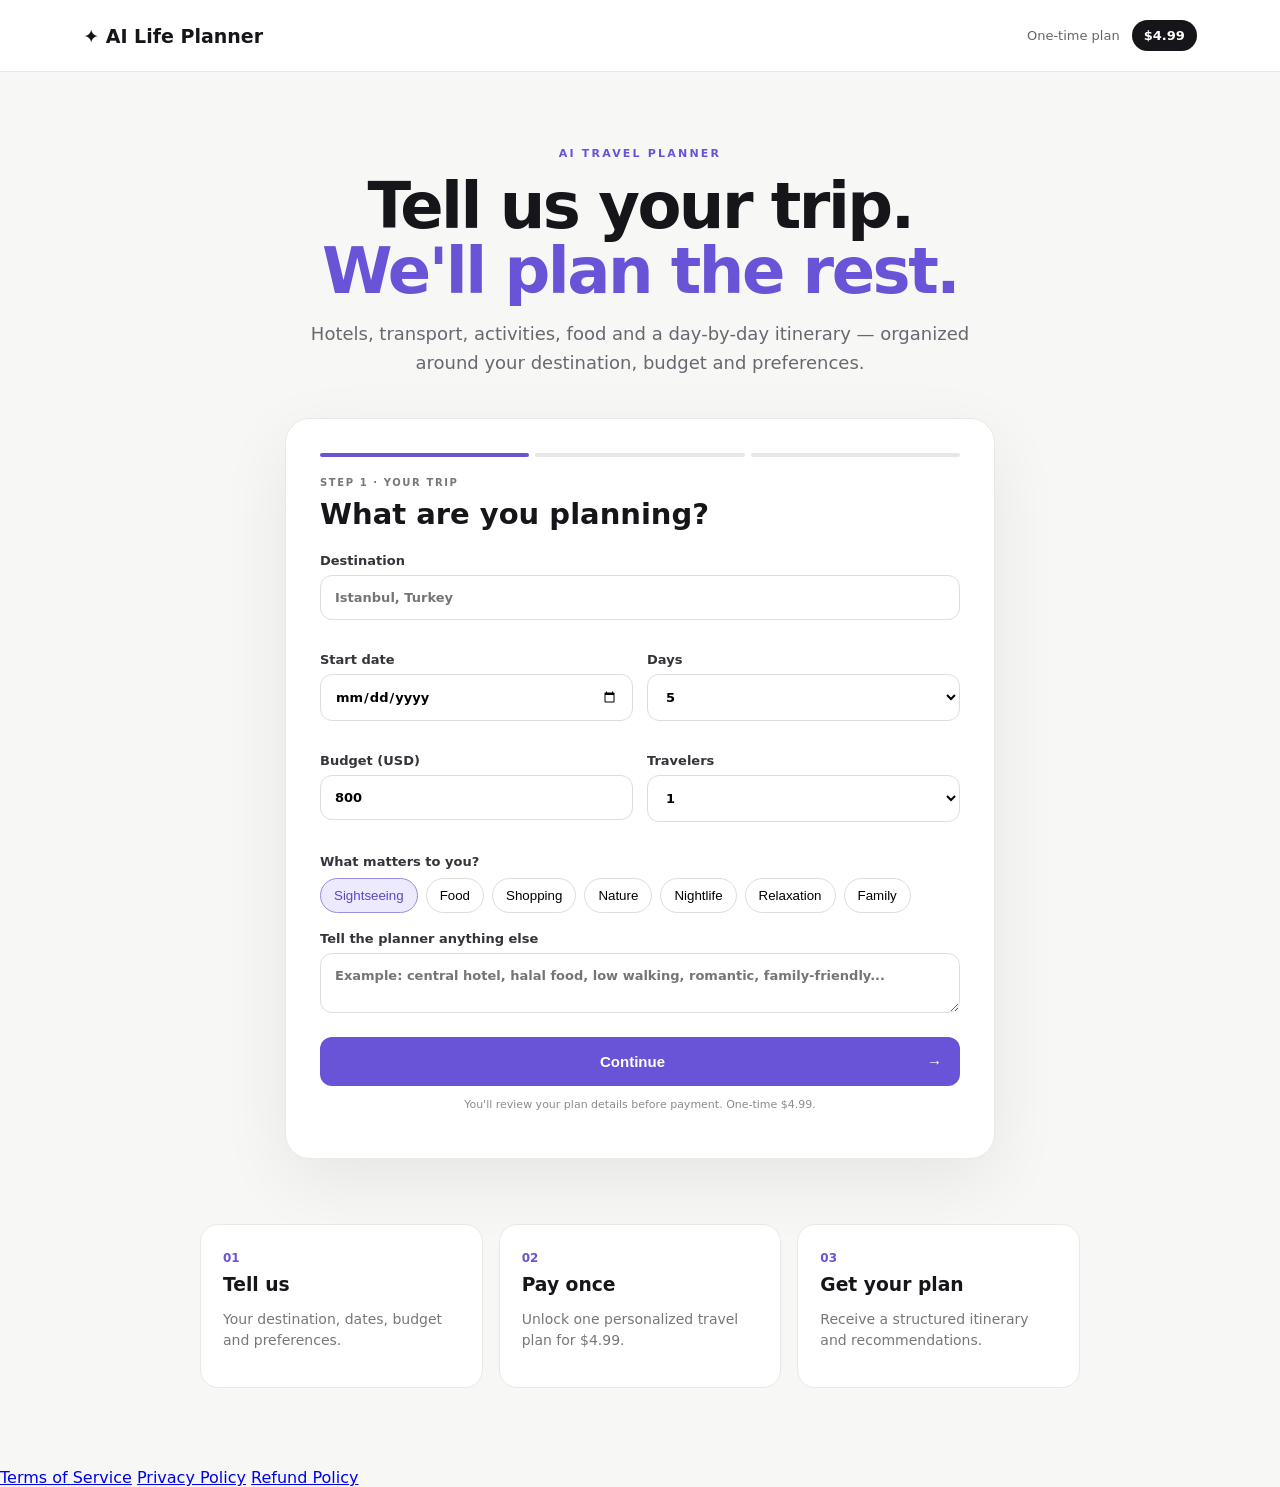
==== index.html @ 352759e8 "Update index.html" ====
<!doctype html>

<html lang="en">
<head>
<meta charset="utf-8">
<meta name="viewport" content="width=device-width,initial-scale=1">
<title>AI Life Planner — Travel smarter</title>
<meta name="description" content="AI-powered personalized travel planning. One plan, one payment.">
<link rel="stylesheet" href="style.css">
</head>
<body><header class="nav">
  <a class="brand" href="#">✦ AI Life Planner</a>
  <div class="nav-right"><span>One-time plan</span><b>$4.99</b></div>
</header><main id="app">
<section class="hero">
  <div class="eyebrow">AI TRAVEL PLANNER</div>
  <h1>Tell us your trip.<br><em>We'll plan the rest.</em></h1>
  <p>Hotels, transport, activities, food and a day-by-day itinerary — organized around your destination, budget and preferences.</p>
</section><section class="planner">
  <div class="stepbar"><span class="on"></span><span></span><span></span></div>
  <div class="step-label">STEP 1 · YOUR TRIP</div>
  <h2>What are you planning?</h2>  <form id="plannerForm">
    <label>Destination
      <input id="destination" required placeholder="Istanbul, Turkey">
    </label><div class="cols">
  <label>Start date
    <input id="startDate" type="date" required>
  </label>

  <label>Days
    <select id="days">
      <option>3</option>
      <option selected>5</option>
      <option>7</option>
      <option>10</option>
      <option>14</option>
    </select>
  </label>
</div>

<div class="cols">
  <label>Budget (USD)
    <input id="budget" type="number" min="50" value="800" required>
  </label>

  <label>Travelers
    <select id="travelers">
      <option selected>1</option>
      <option>2</option>
      <option>3</option>
      <option>4</option>
      <option>5+</option>
    </select>
  </label>
</div>

<label>What matters to you?</label>

<div class="chips" id="chips">
  <button type="button" class="chip active">Sightseeing</button>
  <button type="button" class="chip">Food</button>
  <button type="button" class="chip">Shopping</button>
  <button type="button" class="chip">Nature</button>
  <button type="button" class="chip">Nightlife</button>
  <button type="button" class="chip">Relaxation</button>
  <button type="button" class="chip">Family</button>
</div>

<label>Tell the planner anything else
  <textarea id="notes" placeholder="Example: central hotel, halal food, low walking, romantic, family-friendly..."></textarea>
</label>

<button class="cta" type="submit">
  Continue <span>→</span>
</button>

<p class="micro">
  You'll review your plan details before payment. One-time $4.99.
</p>

  </form>
</section><section class="how">
  <div>
    <strong>01</strong>
    <h3>Tell us</h3>
    <p>Your destination, dates, budget and preferences.</p>
  </div>  <div>
    <strong>02</strong>
    <h3>Pay once</h3>
    <p>Unlock one personalized travel plan for $4.99.</p>
  </div>  <div>
    <strong>03</strong>
    <h3>Get your plan</h3>
    <p>Receive a structured itinerary and recommendations.</p>
  </div>
</section>
</main><div class="overlay hidden" id="review">
  <div class="modal">
    <button class="x" id="closeReview">×</button><div class="eyebrow">STEP 2 · REVIEW</div>

<h2>Your trip is ready to plan.</h2>

<div class="summary" id="summary"></div>

<div class="paybox">
  <div>
    <span>Personalized AI travel plan</span>
    <b>$4.99</b>
  </div>

  <small>One-time payment · no subscription</small>
</div>

<button class="cta" id="pay">
  Continue to secure payment <span>→</span>
</button>

<p class="micro">
  Payment integration is the next production connection. This V2 demo
  simulates successful checkout.
</p>

  </div>
</div><section id="plan" class="plan hidden">
  <div class="plan-head">
    <div class="eyebrow">YOUR PERSONALIZED PLAN</div>
    <h2 id="planTitle"></h2>
    <p id="planIntro"></p>
  </div>  <div class="cards">
    <article>
      <div class="icon">🏨</div>
      <h3>Stay</h3>
      <p id="stay"></p>
    </article><article>
  <div class="icon">🚆</div>
  <h3>Getting around</h3>
  <p id="transport"></p>
</article>

<article>
  <div class="icon">📍</div>
  <h3>Experiences</h3>
  <p id="experiences"></p>
</article>

<article>
  <div class="icon">💰</div>
  <h3>Budget strategy</h3>
  <p id="money"></p>
</article>

  </div>  <h3 class="section-title">Day-by-day itinerary</h3>  <div id="daysOut" class="day-list"></div>  <div class="production-note">
    <b>Production V2 architecture</b>
    <p>
      The interface is ready for the next connections: real AI API,
      real payment checkout, and live travel/affiliate data.
      No secret API keys are stored in this front-end.
    </p>
  </div>  <button class="secondary" onclick="location.reload()">
    Create another plan
  </button>
</section><footer class="site-footer">
  <a href="terms.html">Terms of Service</a>
  <a href="privacy.html">Privacy Policy</a>
  <a href="refund.html">Refund Policy</a>
</footer><script src="app.js"></script></body>
                       </html>
---- style.css ----
*{box-sizing:border-box}body{margin:0;background:#f7f7f5;color:#15151a;font-family:Inter,ui-sans-serif,system-ui,-apple-system,"Segoe UI",sans-serif}.nav{height:72px;background:#fff;border-bottom:1px solid #e8e8e5;display:flex;align-items:center;justify-content:space-between;padding:0 6.5%;position:sticky;top:0;z-index:3}.brand{color:#15151a;text-decoration:none;font-weight:850;font-size:19px}.nav-right{display:flex;gap:12px;align-items:center;font-size:13px;color:#666}.nav-right b{background:#15151a;color:#fff;padding:8px 12px;border-radius:99px}.hero{max-width:850px;text-align:center;margin:75px auto 40px;padding:0 20px}.eyebrow{font-size:11px;letter-spacing:2.2px;font-weight:850;color:#6954d8}.hero h1{font-size:64px;line-height:1.02;letter-spacing:-2.5px;margin:14px 0}.hero h1 em{font-style:normal;color:#6954d8}.hero>p{max-width:660px;margin:auto;color:#686870;font-size:18px;line-height:1.65}.planner{max-width:710px;background:#fff;margin:0 auto 65px;padding:34px;border-radius:25px;border:1px solid #e9e9e5;box-shadow:0 22px 70px #11110d12}.stepbar{display:flex;gap:6px}.stepbar span{height:4px;flex:1;background:#e7e7e3;border-radius:8px}.stepbar .on{background:#6954d8}.step-label{font-size:10px;font-weight:850;letter-spacing:1.6px;color:#777;margin-top:20px}.planner h2{font-size:29px;margin:9px 0 22px}.planner label{display:block;font-size:13px;font-weight:750;margin:16px 0;color:#34343a}.planner input,.planner select,.planner textarea{width:100%;display:block;margin-top:7px;padding:14px;border:1px solid #dddeda;border-radius:12px;background:#fff;font:inherit;outline:none}.planner input:focus,.planner select:focus,.planner textarea:focus{border-color:#8b7ae0;box-shadow:0 0 0 3px #6954d812}.cols{display:grid;grid-template-columns:1fr 1fr;gap:14px}.chips{display:flex;gap:8px;flex-wrap:wrap;margin:-7px 0 18px}.chip{padding:9px 13px;border-radius:99px;border:1px solid #deded9;background:#fff;cursor:pointer}.chip.active{border-color:#9a8ce1;background:#eeeafd;color:#5c48c2}.cta{width:100%;border:0;border-radius:12px;background:#6954d8;color:#fff;padding:16px 18px;font-size:15px;font-weight:850;cursor:pointer;margin-top:8px}.cta:hover{filter:brightness(.95)}.cta span{float:right}.micro{font-size:11px;text-align:center;color:#8a8a90;line-height:1.5}.how{max-width:920px;margin:0 auto 80px;padding:0 20px;display:grid;grid-template-columns:repeat(3,1fr);gap:16px}.how>div{background:#fff;border:1px solid #e8e8e4;border-radius:18px;padding:22px}.how strong{color:#6954d8;font-size:12px}.how h3{margin:8px 0}.how p{color:#777;line-height:1.5;font-size:14px}.overlay{position:fixed;inset:0;background:#1118;z-index:10;display:grid;place-items:center;padding:20px}.hidden{display:none!important}.modal{position:relative;width:min(510px,100%);background:#fff;border-radius:24px;padding:32px;box-shadow:0 30px 100px #0005}.x{position:absolute;right:15px;top:10px;border:0;background:none;font-size:30px;cursor:pointer}.modal h2{font-size:30px;margin:12px 0 18px}.summary{background:#f7f7f5;border-radius:14px;padding:16px;line-height:1.7;font-size:14px}.paybox{margin:15px 0;padding:18px;border:1px solid #e7e7e2;border-radius:14px}.paybox div{display:flex;justify-content:space-between;font-weight:800}.paybox small{color:#888;display:block;margin-top:6px}.plan{background:#fff;min-height:100vh;padding:75px 20px}.plan-head{max-width:900px;margin:auto}.plan-head h2{font-size:48px;letter-spacing:-1.5px;margin:10px 0}.plan-head p{color:#707078;line-height:1.6}.cards{max-width:900px;margin:32px auto;display:grid;grid-template-columns:1fr 1fr;gap:15px}.cards article{border:1px solid #e9e9e5;border-radius:18px;padding:22px}.icon{font-size:24px}.cards h3{margin:10px 0 6px}.cards p{color:#6f6f76;line-height:1.55;margin:0}.section-title{max-width:900px;margin:42px auto 16px}.day-list{max-width:900px;margin:auto;display:grid;gap:10px}.day{padding:19px;background:#f7f7f5;border-radius:15px;border:1px solid #ecece8}.day b{color:#5d49bd}.day p{margin:7px 0 0;color:#696970;line-height:1.55}.production-note{max-width:900px;margin:35px auto 0;padding:18px;border-radius:15px;background:#f0edff;color:#51459a}.production-note p{margin:7px 0 0;line-height:1.5;font-size:13px}.secondary{display:block;margin:25px auto 60px;padding:13px 20px;border:0;border-radius:11px;background:#eeeafd;color:#5d49bd;font-weight:800;cursor:pointer}@media(max-width:650px){.nav{padding:0 18px}.nav-right span{display:none}.hero{margin:48px auto 30px}.hero h1{font-size:45px;letter-spacing:-1.5px}.hero>p{font-size:16px}.planner{margin:0 12px 45px;padding:24px}.cols,.cards,.how{grid-template-columns:1fr}.plan-head h2{font-size:36px}}
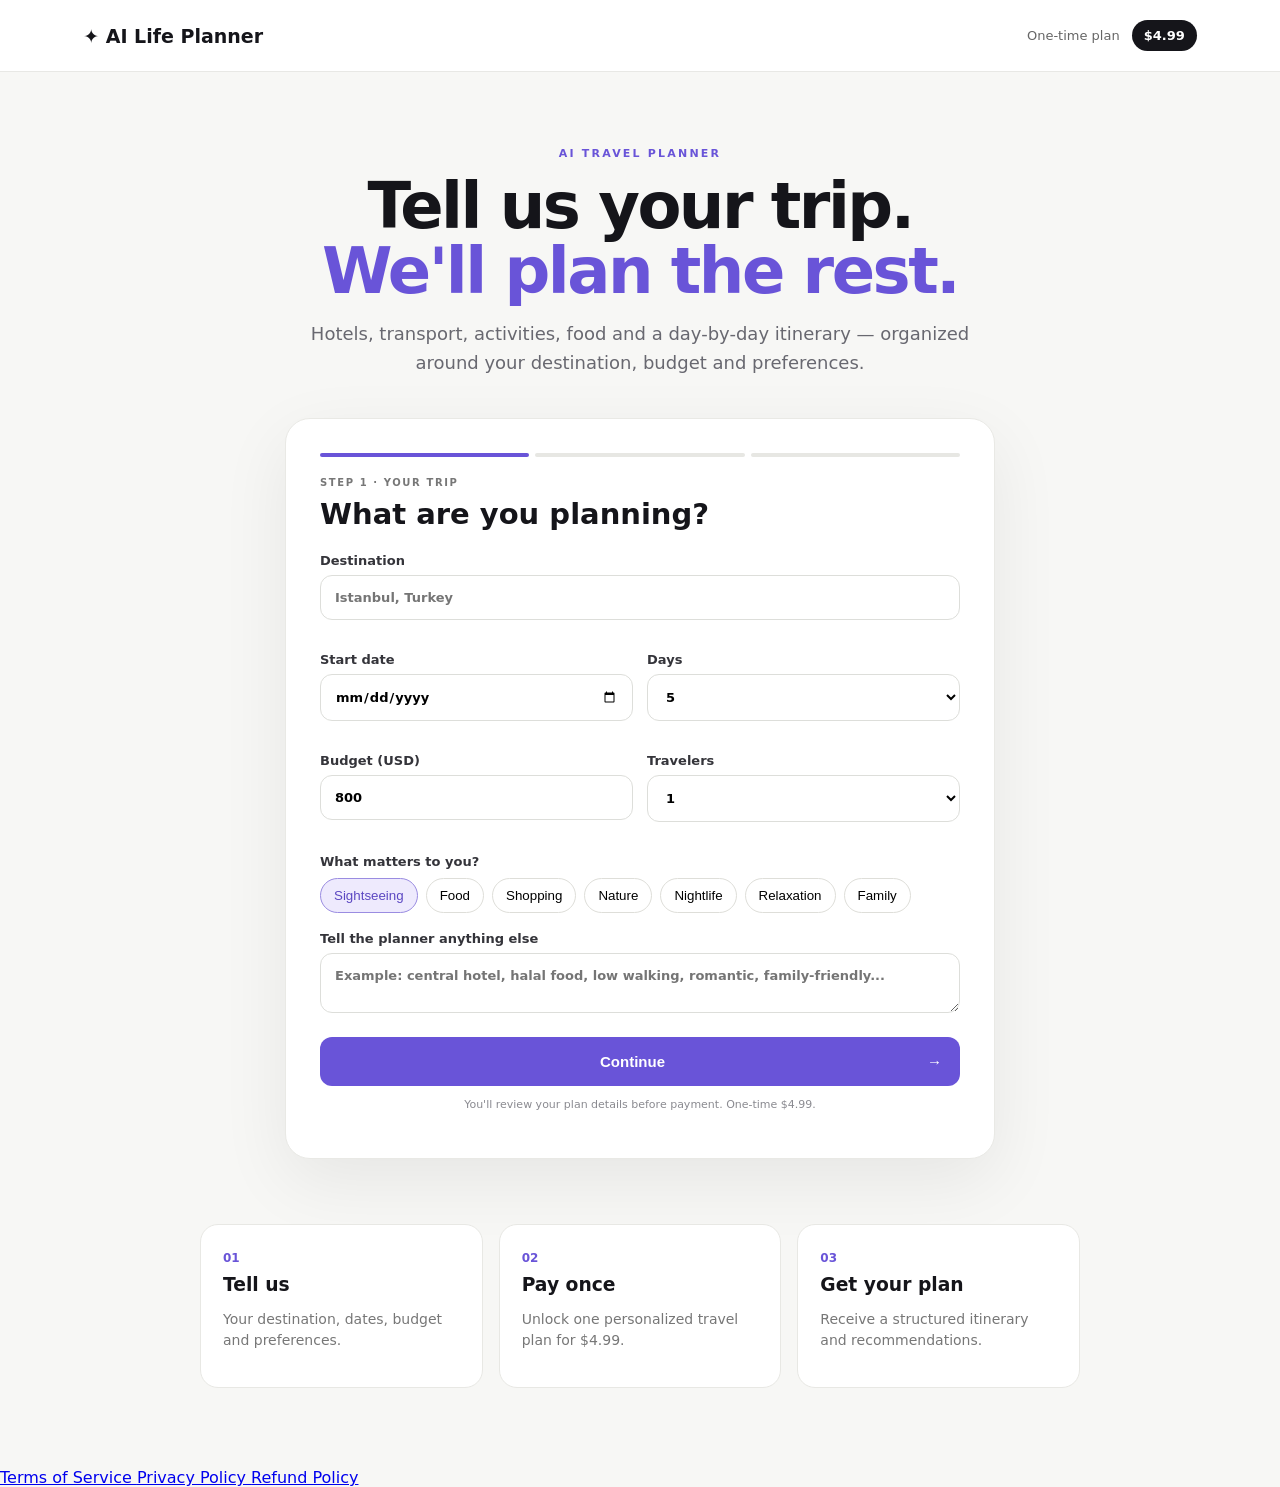
==== commit 42ddd609: "Update index.html" ====
--- a/index.html
+++ b/index.html
@@ -7,27 +7,47 @@
 <title>AI Life Planner — Travel smarter</title>
 <meta name="description" content="AI-powered personalized travel planning. One plan, one payment.">
 <link rel="stylesheet" href="style.css">
-</head>
-<body><header class="nav">
+</head><body><header class="nav">
   <a class="brand" href="#">✦ AI Life Planner</a>
-  <div class="nav-right"><span>One-time plan</span><b>$4.99</b></div>
-</header><main id="app">
-<section class="hero">
-  <div class="eyebrow">AI TRAVEL PLANNER</div>
-  <h1>Tell us your trip.<br><em>We'll plan the rest.</em></h1>
-  <p>Hotels, transport, activities, food and a day-by-day itinerary — organized around your destination, budget and preferences.</p>
-</section><section class="planner">
-  <div class="stepbar"><span class="on"></span><span></span><span></span></div>
-  <div class="step-label">STEP 1 · YOUR TRIP</div>
-  <h2>What are you planning?</h2>  <form id="plannerForm">
-    <label>Destination
-      <input id="destination" required placeholder="Istanbul, Turkey">
-    </label><div class="cols">
-  <label>Start date
-    <input id="startDate" type="date" required>
-  </label>
-
-  <label>Days
+  <div class="nav-right">
+    <span>One-time plan</span>
+    <b>$4.99</b>
+  </div>
+</header><main id="app"><section class="hero">
+  <div class="eyebrow">AI TRAVEL PLANNER</div>  <h1>
+    Tell us your trip.<br>
+    <em>We'll plan the rest.</em>
+  </h1>  <p>
+    Hotels, transport, activities, food and a day-by-day itinerary —
+    organized around your destination, budget and preferences.
+  </p>
+</section><section class="planner">  <div class="stepbar">
+    <span class="on"></span>
+    <span></span>
+    <span></span>
+  </div>  <div class="step-label">STEP 1 · YOUR TRIP</div>  <h2>What are you planning?</h2>  <form id="plannerForm"><label>
+  Destination
+  <input
+    id="destination"
+    required
+    placeholder="Istanbul, Turkey"
+  >
+</label>
+
+
+<div class="cols">
+
+  <label>
+    Start date
+    <input
+      id="startDate"
+      type="date"
+      required
+    >
+  </label>
+
+  <label>
+    Days
     <select id="days">
       <option>3</option>
       <option selected>5</option>
@@ -36,14 +56,25 @@
       <option>14</option>
     </select>
   </label>
-</div>
+
+</div>
+
 
 <div class="cols">
-  <label>Budget (USD)
-    <input id="budget" type="number" min="50" value="800" required>
-  </label>
-
-  <label>Travelers
+
+  <label>
+    Budget (USD)
+    <input
+      id="budget"
+      type="number"
+      min="50"
+      value="800"
+      required
+    >
+  </label>
+
+  <label>
+    Travelers
     <select id="travelers">
       <option selected>1</option>
       <option>2</option>
@@ -52,90 +83,170 @@
       <option>5+</option>
     </select>
   </label>
-</div>
+
+</div>
+
 
 <label>What matters to you?</label>
 
 <div class="chips" id="chips">
-  <button type="button" class="chip active">Sightseeing</button>
-  <button type="button" class="chip">Food</button>
-  <button type="button" class="chip">Shopping</button>
-  <button type="button" class="chip">Nature</button>
-  <button type="button" class="chip">Nightlife</button>
-  <button type="button" class="chip">Relaxation</button>
-  <button type="button" class="chip">Family</button>
-</div>
-
-<label>Tell the planner anything else
-  <textarea id="notes" placeholder="Example: central hotel, halal food, low walking, romantic, family-friendly..."></textarea>
+
+  <button type="button" class="chip active">
+    Sightseeing
+  </button>
+
+  <button type="button" class="chip">
+    Food
+  </button>
+
+  <button type="button" class="chip">
+    Shopping
+  </button>
+
+  <button type="button" class="chip">
+    Nature
+  </button>
+
+  <button type="button" class="chip">
+    Nightlife
+  </button>
+
+  <button type="button" class="chip">
+    Relaxation
+  </button>
+
+  <button type="button" class="chip">
+    Family
+  </button>
+
+</div>
+
+
+<label>
+  Tell the planner anything else
+
+  <textarea
+    id="notes"
+    placeholder="Example: central hotel, halal food, low walking, romantic, family-friendly..."
+  ></textarea>
+
 </label>
 
-<button class="cta" type="submit">
+
+<button
+  class="cta"
+  type="submit"
+>
   Continue <span>→</span>
 </button>
 
+
 <p class="micro">
-  You'll review your plan details before payment. One-time $4.99.
+  You'll review your plan details before payment.
+  One-time $4.99.
 </p>
 
-  </form>
-</section><section class="how">
-  <div>
+  </form></section><section class="how">  <div>
     <strong>01</strong>
     <h3>Tell us</h3>
-    <p>Your destination, dates, budget and preferences.</p>
+    <p>
+      Your destination, dates, budget and preferences.
+    </p>
   </div>  <div>
     <strong>02</strong>
     <h3>Pay once</h3>
-    <p>Unlock one personalized travel plan for $4.99.</p>
+    <p>
+      Unlock one personalized travel plan for $4.99.
+    </p>
   </div>  <div>
     <strong>03</strong>
     <h3>Get your plan</h3>
-    <p>Receive a structured itinerary and recommendations.</p>
+    <p>
+      Receive a structured itinerary and recommendations.
+    </p>
+  </div></section></main><div
+  class="overlay hidden"
+  id="review"
+>  <div class="modal"><button
+  class="x"
+  id="closeReview"
+>
+  ×
+</button>
+
+
+<div class="eyebrow">
+  STEP 2 · REVIEW
+</div>
+
+
+<h2>
+  Your trip is ready to plan.
+</h2>
+
+
+<div
+  class="summary"
+  id="summary"
+></div>
+
+
+<div class="paybox">
+
+  <div>
+    <span>
+      Personalized AI travel plan
+    </span>
+
+    <b>
+      $4.99
+    </b>
   </div>
-</section>
-</main><div class="overlay hidden" id="review">
-  <div class="modal">
-    <button class="x" id="closeReview">×</button><div class="eyebrow">STEP 2 · REVIEW</div>
-
-<h2>Your trip is ready to plan.</h2>
-
-<div class="summary" id="summary"></div>
-
-<div class="paybox">
-  <div>
-    <span>Personalized AI travel plan</span>
-    <b>$4.99</b>
-  </div>
-
-  <small>One-time payment · no subscription</small>
-</div>
-
-<button class="cta" id="pay">
-  Continue to secure payment <span>→</span>
+
+  <small>
+    One-time payment · no subscription
+  </small>
+
+</div>
+
+
+<button
+  class="cta"
+  id="pay"
+>
+  Continue to secure payment
+  <span>→</span>
 </button>
 
+
 <p class="micro">
-  Payment integration is the next production connection. This V2 demo
-  simulates successful checkout.
+  Secure payment powered by Paddle.
 </p>
 
-  </div>
-</div><section id="plan" class="plan hidden">
-  <div class="plan-head">
-    <div class="eyebrow">YOUR PERSONALIZED PLAN</div>
-    <h2 id="planTitle"></h2>
-    <p id="planIntro"></p>
-  </div>  <div class="cards">
-    <article>
-      <div class="icon">🏨</div>
-      <h3>Stay</h3>
-      <p id="stay"></p>
-    </article><article>
+  </div></div><section
+  id="plan"
+  class="plan hidden"
+>  <div class="plan-head"><div class="eyebrow">
+  YOUR PERSONALIZED PLAN
+</div>
+
+<h2 id="planTitle"></h2>
+
+<p id="planIntro"></p>
+
+  </div>  <div class="cards"><article>
+  <div class="icon">🏨</div>
+  <h3>Stay</h3>
+  <p id="stay"></p>
+</article>
+
+
+<article>
   <div class="icon">🚆</div>
   <h3>Getting around</h3>
   <p id="transport"></p>
 </article>
+
 
 <article>
   <div class="icon">📍</div>
@@ -143,25 +254,42 @@
   <p id="experiences"></p>
 </article>
 
+
 <article>
   <div class="icon">💰</div>
   <h3>Budget strategy</h3>
   <p id="money"></p>
 </article>
 
-  </div>  <h3 class="section-title">Day-by-day itinerary</h3>  <div id="daysOut" class="day-list"></div>  <div class="production-note">
-    <b>Production V2 architecture</b>
-    <p>
-      The interface is ready for the next connections: real AI API,
-      real payment checkout, and live travel/affiliate data.
-      No secret API keys are stored in this front-end.
-    </p>
-  </div>  <button class="secondary" onclick="location.reload()">
-    Create another plan
-  </button>
-</section><footer class="site-footer">
-  <a href="terms.html">Terms of Service</a>
-  <a href="privacy.html">Privacy Policy</a>
-  <a href="refund.html">Refund Policy</a>
-</footer><script src="app.js"></script></body>
-                       </html>
+  </div>  <h3 class="section-title">
+    Day-by-day itinerary
+  </h3>  <div
+    id="daysOut"
+    class="day-list"
+  ></div>  <div class="production-note"><b>
+  Production V2 architecture
+</b>
+
+<p>
+  The interface is ready for the next connections:
+  real AI API, real payment checkout, and live
+  travel/affiliate data. No secret API keys are
+  stored in this front-end.
+</p>
+
+  </div><button
+class="secondary"
+onclick="location.reload()"
+
+«»
+
+Create another plan
+
+  </button></section><footer class="site-footer">  <a href="terms.html">
+    Terms of Service
+  </a>  <a href="privacy.html">
+    Privacy Policy
+  </a>  <a href="refund.html">
+    Refund Policy
+  </a></footer><!-- Paddle.js --><script src="https://cdn.paddle.com/paddle/v2/paddle.js"></script><!-- AI Life Planner --><script src="app.js"></script></body>
+     </html>
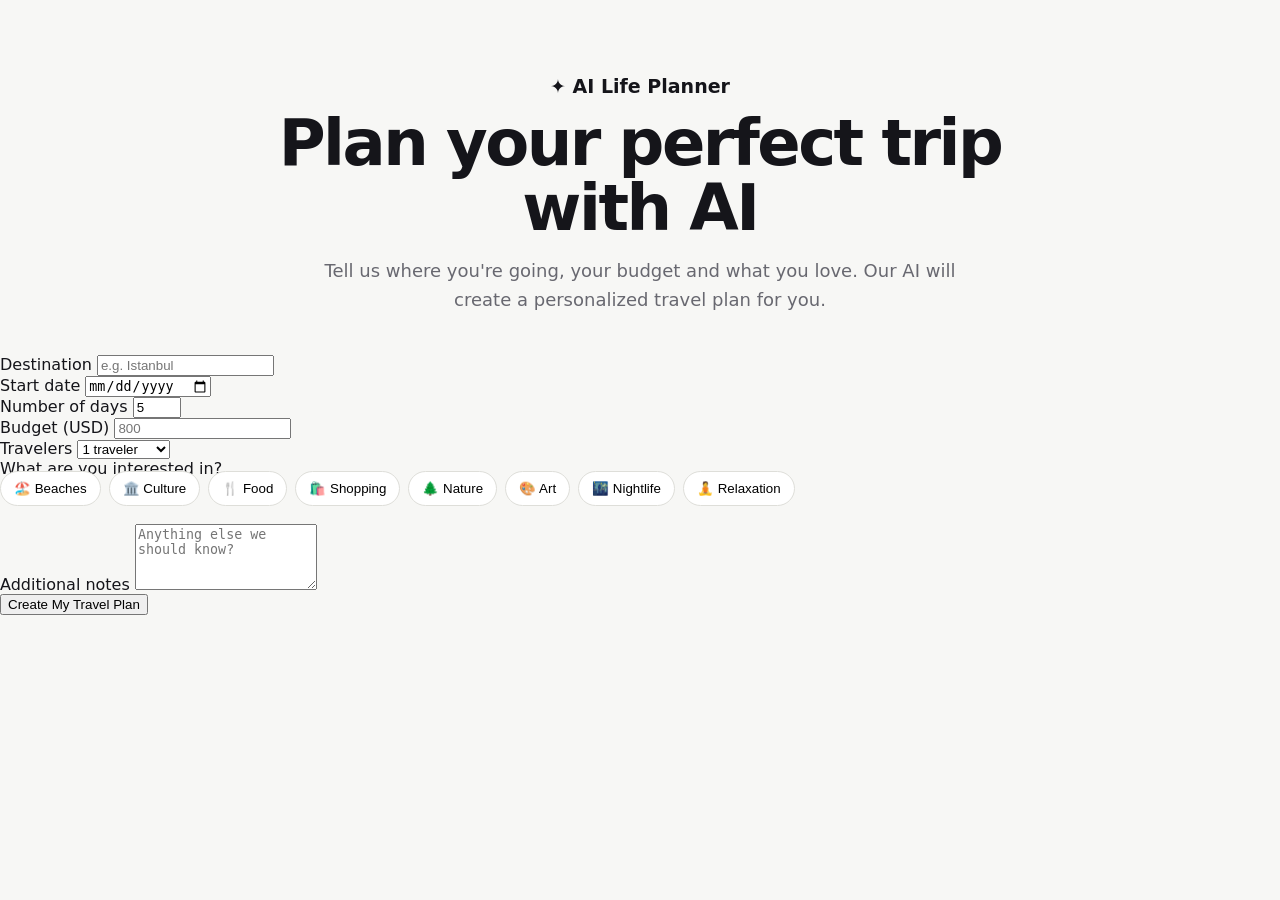
==== commit 67aa36bc: "Update index.html" ====
--- a/index.html
+++ b/index.html
@@ -1,295 +1,730 @@
-<!doctype html>
-
+<!DOCTYPE html>
 <html lang="en">
 <head>
-<meta charset="utf-8">
-<meta name="viewport" content="width=device-width,initial-scale=1">
-<title>AI Life Planner — Travel smarter</title>
-<meta name="description" content="AI-powered personalized travel planning. One plan, one payment.">
-<link rel="stylesheet" href="style.css">
-</head><body><header class="nav">
-  <a class="brand" href="#">✦ AI Life Planner</a>
-  <div class="nav-right">
-    <span>One-time plan</span>
-    <b>$4.99</b>
-  </div>
-</header><main id="app"><section class="hero">
-  <div class="eyebrow">AI TRAVEL PLANNER</div>  <h1>
-    Tell us your trip.<br>
-    <em>We'll plan the rest.</em>
-  </h1>  <p>
-    Hotels, transport, activities, food and a day-by-day itinerary —
-    organized around your destination, budget and preferences.
-  </p>
-</section><section class="planner">  <div class="stepbar">
-    <span class="on"></span>
-    <span></span>
-    <span></span>
-  </div>  <div class="step-label">STEP 1 · YOUR TRIP</div>  <h2>What are you planning?</h2>  <form id="plannerForm"><label>
-  Destination
-  <input
-    id="destination"
-    required
-    placeholder="Istanbul, Turkey"
+  <meta charset="UTF-8">
+
+  <meta
+    name="viewport"
+    content="width=device-width, initial-scale=1.0"
   >
-</label>
-
-
-<div class="cols">
-
-  <label>
-    Start date
-    <input
-      id="startDate"
-      type="date"
-      required
-    >
-  </label>
-
-  <label>
-    Days
-    <select id="days">
-      <option>3</option>
-      <option selected>5</option>
-      <option>7</option>
-      <option>10</option>
-      <option>14</option>
-    </select>
-  </label>
-
-</div>
-
-
-<div class="cols">
-
-  <label>
-    Budget (USD)
-    <input
-      id="budget"
-      type="number"
-      min="50"
-      value="800"
-      required
-    >
-  </label>
-
-  <label>
-    Travelers
-    <select id="travelers">
-      <option selected>1</option>
-      <option>2</option>
-      <option>3</option>
-      <option>4</option>
-      <option>5+</option>
-    </select>
-  </label>
-
-</div>
-
-
-<label>What matters to you?</label>
-
-<div class="chips" id="chips">
-
-  <button type="button" class="chip active">
-    Sightseeing
-  </button>
-
-  <button type="button" class="chip">
-    Food
-  </button>
-
-  <button type="button" class="chip">
-    Shopping
-  </button>
-
-  <button type="button" class="chip">
-    Nature
-  </button>
-
-  <button type="button" class="chip">
-    Nightlife
-  </button>
-
-  <button type="button" class="chip">
-    Relaxation
-  </button>
-
-  <button type="button" class="chip">
-    Family
-  </button>
-
-</div>
-
-
-<label>
-  Tell the planner anything else
-
-  <textarea
-    id="notes"
-    placeholder="Example: central hotel, halal food, low walking, romantic, family-friendly..."
-  ></textarea>
-
-</label>
-
-
-<button
-  class="cta"
-  type="submit"
->
-  Continue <span>→</span>
-</button>
-
-
-<p class="micro">
-  You'll review your plan details before payment.
-  One-time $4.99.
-</p>
-
-  </form></section><section class="how">  <div>
-    <strong>01</strong>
-    <h3>Tell us</h3>
-    <p>
-      Your destination, dates, budget and preferences.
-    </p>
-  </div>  <div>
-    <strong>02</strong>
-    <h3>Pay once</h3>
-    <p>
-      Unlock one personalized travel plan for $4.99.
-    </p>
-  </div>  <div>
-    <strong>03</strong>
-    <h3>Get your plan</h3>
-    <p>
-      Receive a structured itinerary and recommendations.
-    </p>
-  </div></section></main><div
-  class="overlay hidden"
-  id="review"
->  <div class="modal"><button
-  class="x"
-  id="closeReview"
->
-  ×
-</button>
-
-
-<div class="eyebrow">
-  STEP 2 · REVIEW
-</div>
-
-
-<h2>
-  Your trip is ready to plan.
-</h2>
-
-
-<div
-  class="summary"
-  id="summary"
-></div>
-
-
-<div class="paybox">
-
-  <div>
-    <span>
-      Personalized AI travel plan
-    </span>
-
-    <b>
-      $4.99
-    </b>
-  </div>
-
-  <small>
-    One-time payment · no subscription
-  </small>
-
-</div>
-
-
-<button
-  class="cta"
-  id="pay"
->
-  Continue to secure payment
-  <span>→</span>
-</button>
-
-
-<p class="micro">
-  Secure payment powered by Paddle.
-</p>
-
-  </div></div><section
-  id="plan"
-  class="plan hidden"
->  <div class="plan-head"><div class="eyebrow">
-  YOUR PERSONALIZED PLAN
-</div>
-
-<h2 id="planTitle"></h2>
-
-<p id="planIntro"></p>
-
-  </div>  <div class="cards"><article>
-  <div class="icon">🏨</div>
-  <h3>Stay</h3>
-  <p id="stay"></p>
-</article>
-
-
-<article>
-  <div class="icon">🚆</div>
-  <h3>Getting around</h3>
-  <p id="transport"></p>
-</article>
-
-
-<article>
-  <div class="icon">📍</div>
-  <h3>Experiences</h3>
-  <p id="experiences"></p>
-</article>
-
-
-<article>
-  <div class="icon">💰</div>
-  <h3>Budget strategy</h3>
-  <p id="money"></p>
-</article>
-
-  </div>  <h3 class="section-title">
-    Day-by-day itinerary
-  </h3>  <div
-    id="daysOut"
-    class="day-list"
-  ></div>  <div class="production-note"><b>
-  Production V2 architecture
-</b>
-
-<p>
-  The interface is ready for the next connections:
-  real AI API, real payment checkout, and live
-  travel/affiliate data. No secret API keys are
-  stored in this front-end.
-</p>
-
-  </div><button
-class="secondary"
-onclick="location.reload()"
-
-«»
-
-Create another plan
-
-  </button></section><footer class="site-footer">  <a href="terms.html">
-    Terms of Service
-  </a>  <a href="privacy.html">
-    Privacy Policy
-  </a>  <a href="refund.html">
-    Refund Policy
-  </a></footer><!-- Paddle.js --><script src="https://cdn.paddle.com/paddle/v2/paddle.js"></script><!-- AI Life Planner --><script src="app.js"></script></body>
-     </html>
+
+  <title>AI Life Planner</title>
+
+  <link rel="stylesheet" href="style.css">
+</head>
+
+<body>
+
+  <!-- ================================
+       MAIN APP
+  ================================= -->
+
+  <main id="app">
+
+    <section class="hero">
+
+      <div class="brand">
+        ✦ AI Life Planner
+      </div>
+
+      <h1>
+        Plan your perfect trip with AI
+      </h1>
+
+      <p>
+        Tell us where you're going, your budget and what you love.
+        Our AI will create a personalized travel plan for you.
+      </p>
+
+    </section>
+
+
+    <!-- ================================
+         TRIP FORM
+    ================================= -->
+
+    <section class="card">
+
+      <form id="plannerForm">
+
+        <div class="field">
+
+          <label for="destination">
+            Destination
+          </label>
+
+          <input
+            id="destination"
+            type="text"
+            placeholder="e.g. Istanbul"
+            required
+          >
+
+        </div>
+
+
+        <div class="form-grid">
+
+          <div class="field">
+
+            <label for="startDate">
+              Start date
+            </label>
+
+            <input
+              id="startDate"
+              type="date"
+            >
+
+          </div>
+
+
+          <div class="field">
+
+            <label for="days">
+              Number of days
+            </label>
+
+            <input
+              id="days"
+              type="number"
+              min="1"
+              max="60"
+              value="5"
+              required
+            >
+
+          </div>
+
+        </div>
+
+
+        <div class="form-grid">
+
+          <div class="field">
+
+            <label for="budget">
+              Budget (USD)
+            </label>
+
+            <input
+              id="budget"
+              type="number"
+              min="1"
+              placeholder="800"
+              required
+            >
+
+          </div>
+
+
+          <div class="field">
+
+            <label for="travelers">
+              Travelers
+            </label>
+
+            <select id="travelers">
+
+              <option value="1">
+                1 traveler
+              </option>
+
+              <option value="2">
+                2 travelers
+              </option>
+
+              <option value="3">
+                3 travelers
+              </option>
+
+              <option value="4">
+                4 travelers
+              </option>
+
+              <option value="5">
+                5 travelers
+              </option>
+
+              <option value="6">
+                6+ travelers
+              </option>
+
+            </select>
+
+          </div>
+
+        </div>
+
+
+        <!-- ================================
+             INTERESTS
+        ================================= -->
+
+        <div class="field">
+
+          <label>
+            What are you interested in?
+          </label>
+
+          <div class="chips">
+
+            <button
+              type="button"
+              class="chip"
+            >
+              🏖️ Beaches
+            </button>
+
+            <button
+              type="button"
+              class="chip"
+            >
+              🏛️ Culture
+            </button>
+
+            <button
+              type="button"
+              class="chip"
+            >
+              🍴 Food
+            </button>
+
+            <button
+              type="button"
+              class="chip"
+            >
+              🛍️ Shopping
+            </button>
+
+            <button
+              type="button"
+              class="chip"
+            >
+              🌲 Nature
+            </button>
+
+            <button
+              type="button"
+              class="chip"
+            >
+              🎨 Art
+            </button>
+
+            <button
+              type="button"
+              class="chip"
+            >
+              🌃 Nightlife
+            </button>
+
+            <button
+              type="button"
+              class="chip"
+            >
+              🧘 Relaxation
+            </button>
+
+          </div>
+
+        </div>
+
+
+        <!-- ================================
+             NOTES
+        ================================= -->
+
+        <div class="field">
+
+          <label for="notes">
+            Additional notes
+          </label>
+
+          <textarea
+            id="notes"
+            rows="4"
+            placeholder="Anything else we should know?"
+          ></textarea>
+
+        </div>
+
+
+        <button
+          type="submit"
+          class="primary-button"
+        >
+          Create My Travel Plan
+        </button>
+
+      </form>
+
+    </section>
+
+  </main>
+
+
+  <!-- ================================
+       REVIEW
+  ================================= -->
+
+  <section
+    id="review"
+    class="hidden"
+  >
+
+    <div class="review-card">
+
+      <div class="brand">
+        ✦ AI Life Planner
+      </div>
+
+      <h2>
+        Review your trip
+      </h2>
+
+      <div id="summary"></div>
+
+
+      <div class="review-actions">
+
+        <button
+          id="closeReview"
+          type="button"
+        >
+          Edit
+        </button>
+
+        <button
+          id="pay"
+          type="button"
+          class="primary-button"
+        >
+          $4.99 — Create My Plan
+        </button>
+
+      </div>
+
+    </div>
+
+  </section>
+
+
+  <!-- ================================
+       AI PLAN
+  ================================= -->
+
+  <section
+    id="plan"
+    class="hidden"
+  >
+
+    <div class="plan-container">
+
+      <!-- HEADER -->
+
+      <div class="plan-header">
+
+        <div class="brand">
+          ✦ AI Life Planner
+        </div>
+
+        <div class="price">
+          $4.99
+        </div>
+
+      </div>
+
+
+      <div class="plan-introduction">
+
+        <h1 id="planTitle">
+          Creating your personalized plan...
+        </h1>
+
+        <p id="planIntro">
+          Our AI is building your itinerary.
+          Please wait a moment.
+        </p>
+
+      </div>
+
+
+      <!-- ================================
+           PLAN NAVIGATION
+      ================================= -->
+
+      <div class="plan-tabs">
+
+        <button
+          type="button"
+          class="plan-tab active"
+          data-section="staySection"
+        >
+          <span>🏨</span>
+          <strong>Stay</strong>
+        </button>
+
+
+        <button
+          type="button"
+          class="plan-tab"
+          data-section="transportSection"
+        >
+          <span>🚆</span>
+          <strong>Getting Around</strong>
+        </button>
+
+
+        <button
+          type="button"
+          class="plan-tab"
+          data-section="experiencesSection"
+        >
+          <span>📍</span>
+          <strong>Experiences</strong>
+        </button>
+
+
+        <button
+          type="button"
+          class="plan-tab"
+          data-section="moneySection"
+        >
+          <span>💰</span>
+          <strong>Budget Strategy</strong>
+        </button>
+
+
+        <button
+          type="button"
+          class="plan-tab"
+          data-section="daysSection"
+        >
+          <span>📅</span>
+          <strong>Day-by-Day Itinerary</strong>
+        </button>
+
+      </div>
+
+
+      <!-- ================================
+           PLAN CONTENT
+      ================================= -->
+
+      <div class="plan-content">
+
+
+        <!-- STAY -->
+
+        <section
+          id="staySection"
+          class="plan-section active"
+        >
+
+          <div class="section-title">
+
+            <span class="section-icon">
+              🏨
+            </span>
+
+            <div>
+
+              <h2>
+                Stay
+              </h2>
+
+              <p>
+                Your personalized accommodation strategy
+              </p>
+
+            </div>
+
+          </div>
+
+
+          <div
+            id="stay"
+            class="section-body"
+          >
+            Generating accommodation strategy...
+          </div>
+
+        </section>
+
+
+        <!-- TRANSPORT -->
+
+        <section
+          id="transportSection"
+          class="plan-section"
+        >
+
+          <div class="section-title">
+
+            <span class="section-icon">
+              🚆
+            </span>
+
+            <div>
+
+              <h2>
+                Getting Around
+              </h2>
+
+              <p>
+                Your personalized transportation strategy
+              </p>
+
+            </div>
+
+          </div>
+
+
+          <div
+            id="transport"
+            class="section-body"
+          >
+            Generating transportation strategy...
+          </div>
+
+        </section>
+
+
+        <!-- EXPERIENCES -->
+
+        <section
+          id="experiencesSection"
+          class="plan-section"
+        >
+
+          <div class="section-title">
+
+            <span class="section-icon">
+              📍
+            </span>
+
+            <div>
+
+              <h2>
+                Experiences
+              </h2>
+
+              <p>
+                Activities, attractions and food
+              </p>
+
+            </div>
+
+          </div>
+
+
+          <div
+            id="experiences"
+            class="section-body"
+          >
+            Generating experiences...
+          </div>
+
+        </section>
+
+
+        <!-- BUDGET -->
+
+        <section
+          id="moneySection"
+          class="plan-section"
+        >
+
+          <div class="section-title">
+
+            <span class="section-icon">
+              💰
+            </span>
+
+            <div>
+
+              <h2>
+                Budget Strategy
+              </h2>
+
+              <p>
+                Your personalized trip budget
+              </p>
+
+            </div>
+
+          </div>
+
+
+          <div
+            id="money"
+            class="section-body"
+          >
+            Calculating your budget...
+          </div>
+
+        </section>
+
+
+        <!-- DAY BY DAY -->
+
+        <section
+          id="daysSection"
+          class="plan-section"
+        >
+
+          <div class="section-title">
+
+            <span class="section-icon">
+              📅
+            </span>
+
+            <div>
+
+              <h2>
+                Day-by-Day Itinerary
+              </h2>
+
+              <p>
+                Your personalized daily travel plan
+              </p>
+
+            </div>
+
+          </div>
+
+
+          <div
+            id="daysOut"
+            class="days-container"
+          >
+
+            <div class="day">
+
+              <b>
+                AI Travel Planner
+              </b>
+
+              <p>
+                Creating your personalized
+                day-by-day itinerary...
+              </p>
+
+            </div>
+
+          </div>
+
+        </section>
+
+
+      </div>
+
+
+      <!-- ================================
+           FOOTER
+      ================================= -->
+
+      <div class="plan-footer">
+
+        <p>
+          Production V2 architecture
+        </p>
+
+        <p>
+          The interface is ready for the next connections:
+          real AI API, real payment checkout, and live
+          travel/affiliate data. No secret API keys are
+          stored in this front-end.
+        </p>
+
+
+        <div class="footer-links">
+
+          <a href="terms.html">
+            Terms of Service
+          </a>
+
+          <a href="privacy.html">
+            Privacy Policy
+          </a>
+
+          <a href="refund.html">
+            Refund Policy
+          </a>
+
+        </div>
+
+      </div>
+
+    </div>
+
+  </section>
+
+
+  <!-- ================================
+       PLAN TAB SCRIPT
+  ================================= -->
+
+  <script>
+
+    document
+      .querySelectorAll(".plan-tab")
+      .forEach((tab) => {
+
+        tab.addEventListener("click", () => {
+
+          const target =
+            tab.getAttribute("data-section");
+
+          /* Remove active from all tabs */
+
+          document
+            .querySelectorAll(".plan-tab")
+            .forEach((item) => {
+              item.classList.remove("active");
+            });
+
+
+          /* Remove active from all sections */
+
+          document
+            .querySelectorAll(".plan-section")
+            .forEach((section) => {
+              section.classList.remove("active");
+            });
+
+
+          /* Activate selected tab */
+
+          tab.classList.add("active");
+
+
+          /* Activate selected section */
+
+          const section =
+            document.getElementById(target);
+
+          if (section) {
+            section.classList.add("active");
+          }
+
+        });
+
+      });
+
+  </script>
+
+
+  <!-- Paddle -->
+
+  <script
+    src="https://cdn.paddle.com/paddle/v2/paddle.js"
+  ></script>
+
+
+  <!-- App -->
+
+  <script src="app.js"></script>
+
+</body>
+  </html>
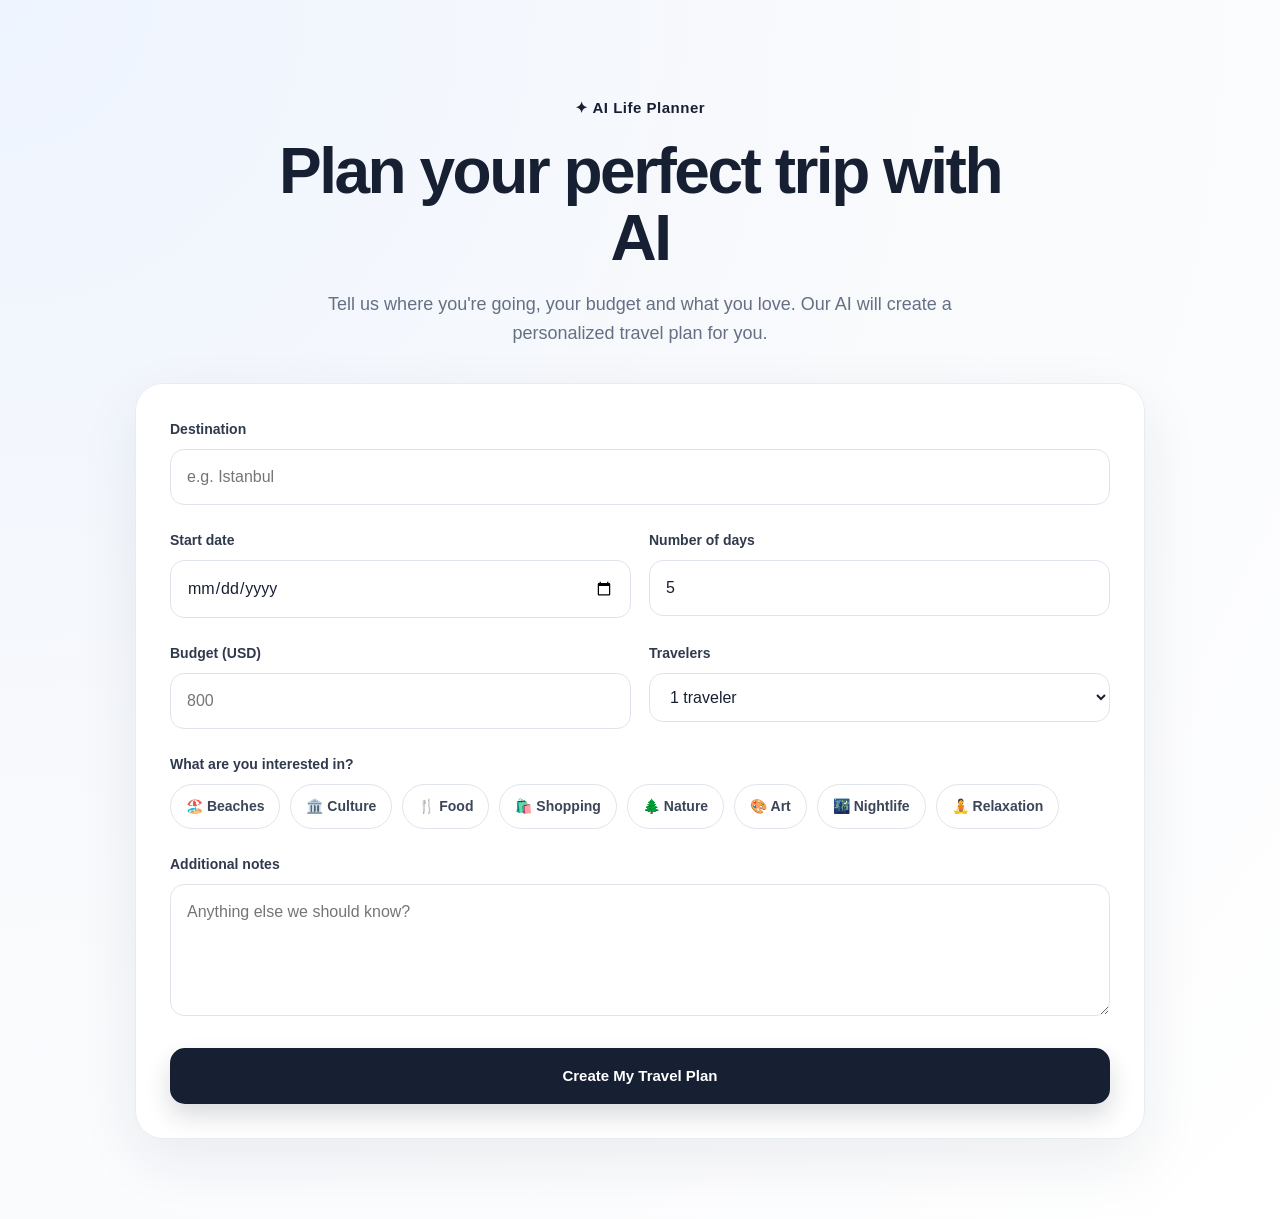
==== commit bb36a418: "Update index.html" ====
--- a/index.html
+++ b/index.html
@@ -126,27 +126,27 @@
 
             <select id="travelers">
 
-              <option value="1">
+              <option value="1 traveler">
                 1 traveler
               </option>
 
-              <option value="2">
+              <option value="2 travelers">
                 2 travelers
               </option>
 
-              <option value="3">
+              <option value="3 travelers">
                 3 travelers
               </option>
 
-              <option value="4">
+              <option value="4 travelers">
                 4 travelers
               </option>
 
-              <option value="5">
+              <option value="5 travelers">
                 5 travelers
               </option>
 
-              <option value="6">
+              <option value="6+ travelers">
                 6+ travelers
               </option>
 
@@ -358,7 +358,7 @@
         <button
           type="button"
           class="plan-tab active"
-          data-section="staySection"
+          data-plan-section="stay"
         >
           <span>🏨</span>
           <strong>Stay</strong>
@@ -368,7 +368,7 @@
         <button
           type="button"
           class="plan-tab"
-          data-section="transportSection"
+          data-plan-section="transport"
         >
           <span>🚆</span>
           <strong>Getting Around</strong>
@@ -378,7 +378,7 @@
         <button
           type="button"
           class="plan-tab"
-          data-section="experiencesSection"
+          data-plan-section="experiences"
         >
           <span>📍</span>
           <strong>Experiences</strong>
@@ -388,7 +388,7 @@
         <button
           type="button"
           class="plan-tab"
-          data-section="moneySection"
+          data-plan-section="money"
         >
           <span>💰</span>
           <strong>Budget Strategy</strong>
@@ -398,7 +398,7 @@
         <button
           type="button"
           class="plan-tab"
-          data-section="daysSection"
+          data-plan-section="days"
         >
           <span>📅</span>
           <strong>Day-by-Day Itinerary</strong>
@@ -418,7 +418,7 @@
 
         <section
           id="staySection"
-          class="plan-section active"
+          class="plan-section"
         >
 
           <div class="section-title">
@@ -661,60 +661,6 @@
   </section>
 
 
-  <!-- ================================
-       PLAN TAB SCRIPT
-  ================================= -->
-
-  <script>
-
-    document
-      .querySelectorAll(".plan-tab")
-      .forEach((tab) => {
-
-        tab.addEventListener("click", () => {
-
-          const target =
-            tab.getAttribute("data-section");
-
-          /* Remove active from all tabs */
-
-          document
-            .querySelectorAll(".plan-tab")
-            .forEach((item) => {
-              item.classList.remove("active");
-            });
-
-
-          /* Remove active from all sections */
-
-          document
-            .querySelectorAll(".plan-section")
-            .forEach((section) => {
-              section.classList.remove("active");
-            });
-
-
-          /* Activate selected tab */
-
-          tab.classList.add("active");
-
-
-          /* Activate selected section */
-
-          const section =
-            document.getElementById(target);
-
-          if (section) {
-            section.classList.add("active");
-          }
-
-        });
-
-      });
-
-  </script>
-
-
   <!-- Paddle -->
 
   <script
@@ -727,4 +673,4 @@
   <script src="app.js"></script>
 
 </body>
-  </html>
+</html>
--- a/style.css
+++ b/style.css
@@ -1 +1,563 @@
-*{box-sizing:border-box}body{margin:0;background:#f7f7f5;color:#15151a;font-family:Inter,ui-sans-serif,system-ui,-apple-system,"Segoe UI",sans-serif}.nav{height:72px;background:#fff;border-bottom:1px solid #e8e8e5;display:flex;align-items:center;justify-content:space-between;padding:0 6.5%;position:sticky;top:0;z-index:3}.brand{color:#15151a;text-decoration:none;font-weight:850;font-size:19px}.nav-right{display:flex;gap:12px;align-items:center;font-size:13px;color:#666}.nav-right b{background:#15151a;color:#fff;padding:8px 12px;border-radius:99px}.hero{max-width:850px;text-align:center;margin:75px auto 40px;padding:0 20px}.eyebrow{font-size:11px;letter-spacing:2.2px;font-weight:850;color:#6954d8}.hero h1{font-size:64px;line-height:1.02;letter-spacing:-2.5px;margin:14px 0}.hero h1 em{font-style:normal;color:#6954d8}.hero>p{max-width:660px;margin:auto;color:#686870;font-size:18px;line-height:1.65}.planner{max-width:710px;background:#fff;margin:0 auto 65px;padding:34px;border-radius:25px;border:1px solid #e9e9e5;box-shadow:0 22px 70px #11110d12}.stepbar{display:flex;gap:6px}.stepbar span{height:4px;flex:1;background:#e7e7e3;border-radius:8px}.stepbar .on{background:#6954d8}.step-label{font-size:10px;font-weight:850;letter-spacing:1.6px;color:#777;margin-top:20px}.planner h2{font-size:29px;margin:9px 0 22px}.planner label{display:block;font-size:13px;font-weight:750;margin:16px 0;color:#34343a}.planner input,.planner select,.planner textarea{width:100%;display:block;margin-top:7px;padding:14px;border:1px solid #dddeda;border-radius:12px;background:#fff;font:inherit;outline:none}.planner input:focus,.planner select:focus,.planner textarea:focus{border-color:#8b7ae0;box-shadow:0 0 0 3px #6954d812}.cols{display:grid;grid-template-columns:1fr 1fr;gap:14px}.chips{display:flex;gap:8px;flex-wrap:wrap;margin:-7px 0 18px}.chip{padding:9px 13px;border-radius:99px;border:1px solid #deded9;background:#fff;cursor:pointer}.chip.active{border-color:#9a8ce1;background:#eeeafd;color:#5c48c2}.cta{width:100%;border:0;border-radius:12px;background:#6954d8;color:#fff;padding:16px 18px;font-size:15px;font-weight:850;cursor:pointer;margin-top:8px}.cta:hover{filter:brightness(.95)}.cta span{float:right}.micro{font-size:11px;text-align:center;color:#8a8a90;line-height:1.5}.how{max-width:920px;margin:0 auto 80px;padding:0 20px;display:grid;grid-template-columns:repeat(3,1fr);gap:16px}.how>div{background:#fff;border:1px solid #e8e8e4;border-radius:18px;padding:22px}.how strong{color:#6954d8;font-size:12px}.how h3{margin:8px 0}.how p{color:#777;line-height:1.5;font-size:14px}.overlay{position:fixed;inset:0;background:#1118;z-index:10;display:grid;place-items:center;padding:20px}.hidden{display:none!important}.modal{position:relative;width:min(510px,100%);background:#fff;border-radius:24px;padding:32px;box-shadow:0 30px 100px #0005}.x{position:absolute;right:15px;top:10px;border:0;background:none;font-size:30px;cursor:pointer}.modal h2{font-size:30px;margin:12px 0 18px}.summary{background:#f7f7f5;border-radius:14px;padding:16px;line-height:1.7;font-size:14px}.paybox{margin:15px 0;padding:18px;border:1px solid #e7e7e2;border-radius:14px}.paybox div{display:flex;justify-content:space-between;font-weight:800}.paybox small{color:#888;display:block;margin-top:6px}.plan{background:#fff;min-height:100vh;padding:75px 20px}.plan-head{max-width:900px;margin:auto}.plan-head h2{font-size:48px;letter-spacing:-1.5px;margin:10px 0}.plan-head p{color:#707078;line-height:1.6}.cards{max-width:900px;margin:32px auto;display:grid;grid-template-columns:1fr 1fr;gap:15px}.cards article{border:1px solid #e9e9e5;border-radius:18px;padding:22px}.icon{font-size:24px}.cards h3{margin:10px 0 6px}.cards p{color:#6f6f76;line-height:1.55;margin:0}.section-title{max-width:900px;margin:42px auto 16px}.day-list{max-width:900px;margin:auto;display:grid;gap:10px}.day{padding:19px;background:#f7f7f5;border-radius:15px;border:1px solid #ecece8}.day b{color:#5d49bd}.day p{margin:7px 0 0;color:#696970;line-height:1.55}.production-note{max-width:900px;margin:35px auto 0;padding:18px;border-radius:15px;background:#f0edff;color:#51459a}.production-note p{margin:7px 0 0;line-height:1.5;font-size:13px}.secondary{display:block;margin:25px auto 60px;padding:13px 20px;border:0;border-radius:11px;background:#eeeafd;color:#5d49bd;font-weight:800;cursor:pointer}@media(max-width:650px){.nav{padding:0 18px}.nav-right span{display:none}.hero{margin:48px auto 30px}.hero h1{font-size:45px;letter-spacing:-1.5px}.hero>p{font-size:16px}.planner{margin:0 12px 45px;padding:24px}.cols,.cards,.how{grid-template-columns:1fr}.plan-head h2{font-size:36px}}
+/* =========================================
+   AI LIFE PLANNER — MODERN UI V2
+========================================= */
+
+* {
+  box-sizing: border-box;
+  margin: 0;
+  padding: 0;
+}
+
+html {
+  scroll-behavior: smooth;
+}
+
+body {
+  font-family:
+    Inter,
+    -apple-system,
+    BlinkMacSystemFont,
+    "Segoe UI",
+    Roboto,
+    Arial,
+    sans-serif;
+
+  background:
+    radial-gradient(
+      circle at top left,
+      #eef4ff 0%,
+      #f7f9fc 42%,
+      #ffffff 100%
+    );
+
+  color: #172033;
+  min-height: 100vh;
+  line-height: 1.6;
+}
+
+/* =========================================
+   GENERAL
+========================================= */
+
+.hidden {
+  display: none !important;
+}
+
+button,
+input,
+textarea,
+select {
+  font: inherit;
+}
+
+button {
+  cursor: pointer;
+}
+
+a {
+  color: inherit;
+  text-decoration: none;
+}
+
+/* =========================================
+   APP
+========================================= */
+
+#app {
+  width: 100%;
+  max-width: 1050px;
+  margin: 0 auto;
+  padding: 40px 20px 80px;
+}
+
+/* =========================================
+   HERO
+========================================= */
+
+.hero {
+  text-align: center;
+  padding: 55px 20px 35px;
+}
+
+.brand {
+  display: inline-flex;
+  align-items: center;
+  gap: 8px;
+
+  font-size: 15px;
+  font-weight: 800;
+  letter-spacing: 0.5px;
+
+  margin-bottom: 18px;
+}
+
+.hero h1 {
+  max-width: 760px;
+  margin: 0 auto 18px;
+
+  font-size: clamp(38px, 6vw, 64px);
+  line-height: 1.05;
+  letter-spacing: -2.5px;
+  font-weight: 850;
+}
+
+.hero p {
+  max-width: 650px;
+  margin: 0 auto;
+
+  color: #657084;
+  font-size: 18px;
+}
+
+/* =========================================
+   CARD
+========================================= */
+
+.card {
+  background: rgba(255, 255, 255, 0.94);
+
+  border: 1px solid #e7ebf2;
+  border-radius: 28px;
+
+  padding: 34px;
+
+  box-shadow:
+    0 20px 60px rgba(26, 39, 64, 0.08);
+
+  backdrop-filter: blur(12px);
+}
+
+/* =========================================
+   FORM
+========================================= */
+
+.field {
+  margin-bottom: 24px;
+}
+
+.field label {
+  display: block;
+
+  margin-bottom: 9px;
+
+  font-size: 14px;
+  font-weight: 750;
+  color: #303a4d;
+}
+
+.form-grid {
+  display: grid;
+  grid-template-columns: 1fr 1fr;
+  gap: 18px;
+}
+
+input,
+textarea,
+select {
+  width: 100%;
+
+  border: 1px solid #dfe4ec;
+  border-radius: 14px;
+
+  background: #ffffff;
+
+  padding: 14px 16px;
+
+  color: #172033;
+
+  outline: none;
+
+  transition:
+    border-color 0.2s ease,
+    box-shadow 0.2s ease,
+    transform 0.2s ease;
+}
+
+input:focus,
+textarea:focus,
+select:focus {
+  border-color: #7185ff;
+
+  box-shadow:
+    0 0 0 4px rgba(113, 133, 255, 0.12);
+}
+
+textarea {
+  resize: vertical;
+  min-height: 110px;
+}
+
+/* =========================================
+   CHIPS
+========================================= */
+
+.chips {
+  display: flex;
+  flex-wrap: wrap;
+  gap: 10px;
+}
+
+.chip {
+  border: 1px solid #dfe4ec;
+
+  background: #ffffff;
+
+  color: #3c4658;
+
+  border-radius: 999px;
+
+  padding: 10px 15px;
+
+  font-size: 14px;
+  font-weight: 650;
+
+  transition: all 0.2s ease;
+}
+
+.chip:hover {
+  transform: translateY(-1px);
+
+  border-color: #aeb9ff;
+}
+
+.chip.active {
+  background: #172033;
+  color: #ffffff;
+  border-color: #172033;
+}
+
+/* =========================================
+   BUTTONS
+========================================= */
+
+.primary-button {
+  width: 100%;
+
+  border: none;
+  border-radius: 15px;
+
+  padding: 16px 20px;
+
+  background: #172033;
+  color: #ffffff;
+
+  font-weight: 800;
+  font-size: 15px;
+
+  box-shadow:
+    0 12px 25px rgba(23, 32, 51, 0.16);
+
+  transition:
+    transform 0.2s ease,
+    box-shadow 0.2s ease,
+    opacity 0.2s ease;
+}
+
+.primary-button:hover {
+  transform: translateY(-2px);
+
+  box-shadow:
+    0 16px 30px rgba(23, 32, 51, 0.22);
+}
+
+.primary-button:active {
+  transform: translateY(0);
+}
+
+/* =========================================
+   REVIEW
+========================================= */
+
+#review {
+  width: 100%;
+  min-height: 100vh;
+
+  padding: 40px 20px;
+
+  display: flex;
+  align-items: center;
+  justify-content: center;
+}
+
+.review-card {
+  width: 100%;
+  max-width: 650px;
+
+  background: #ffffff;
+
+  border: 1px solid #e7ebf2;
+  border-radius: 28px;
+
+  padding: 34px;
+
+  box-shadow:
+    0 25px 70px rgba(26, 39, 64, 0.1);
+}
+
+.review-card h2 {
+  font-size: 32px;
+  margin-bottom: 22px;
+}
+
+#summary {
+  background: #f7f8fb;
+
+  border-radius: 18px;
+
+  padding: 20px;
+
+  color: #455065;
+
+  margin-bottom: 24px;
+}
+
+#summary b {
+  color: #172033;
+  font-size: 20px;
+}
+
+.review-actions {
+  display: grid;
+  grid-template-columns: 120px 1fr;
+  gap: 12px;
+}
+
+.review-actions > button:first-child {
+  border: 1px solid #dfe4ec;
+
+  background: #ffffff;
+
+  border-radius: 15px;
+
+  font-weight: 700;
+
+  color: #3c4658;
+}
+
+/* =========================================
+   PLAN
+========================================= */
+
+#plan {
+  width: 100%;
+  min-height: 100vh;
+
+  padding: 25px 18px 80px;
+}
+
+.plan-container {
+  width: 100%;
+  max-width: 1100px;
+
+  margin: 0 auto;
+}
+
+/* =========================================
+   PLAN HEADER
+========================================= */
+
+.plan-header {
+  text-align: center;
+
+  padding: 45px 20px 30px;
+}
+
+.plan-header h1,
+#planTitle {
+  font-size: clamp(32px, 5vw, 52px);
+
+  line-height: 1.1;
+
+  letter-spacing: -1.8px;
+
+  margin-bottom: 15px;
+
+  font-weight: 850;
+}
+
+.plan-header p,
+#planIntro {
+  max-width: 720px;
+
+  margin: 0 auto;
+
+  color: #697386;
+
+  font-size: 17px;
+}
+
+/* =========================================
+   PLAN NAVIGATION
+========================================= */
+
+.plan-navigation {
+  display: grid;
+
+  grid-template-columns:
+    repeat(5, minmax(0, 1fr));
+
+  gap: 10px;
+
+  margin: 15px auto 25px;
+
+  max-width: 1050px;
+}
+
+.plan-navigation button {
+  border: 1px solid #e2e6ed;
+
+  background: rgba(255, 255, 255, 0.9);
+
+  color: #4b5568;
+
+  border-radius: 18px;
+
+  padding: 16px 10px;
+
+  font-weight: 750;
+
+  font-size: 14px;
+
+  min-height: 70px;
+
+  transition:
+    transform 0.2s ease,
+    border-color 0.2s ease,
+    background 0.2s ease,
+    box-shadow 0.2s ease,
+    color 0.2s ease;
+}
+
+.plan-navigation button:hover {
+  transform: translateY(-2px);
+
+  border-color: #aeb9ff;
+
+  box-shadow:
+    0 10px 25px rgba(30, 45, 80, 0.07);
+}
+
+.plan-navigation button.active {
+  background: #172033;
+
+  color: #ffffff;
+
+  border-color: #172033;
+
+  box-shadow:
+    0 12px 28px rgba(23, 32, 51, 0.18);
+}
+
+/* =========================================
+   PLAN CONTENT CARD
+========================================= */
+
+.plan-content {
+  background: rgba(255, 255, 255, 0.96);
+
+  border: 1px solid #e6eaf0;
+
+  border-radius: 28px;
+
+  padding: 32px;
+
+  box-shadow:
+    0 20px 60px rgba(26, 39, 64, 0.08);
+}
+
+/* =========================================
+   SECTION VISIBILITY
+========================================= */
+
+.plan-section-hidden {
+  display: none !important;
+}
+
+.plan-section-visible {
+  display: block;
+
+  animation: planFadeIn 0.3s ease;
+}
+
+@keyframes planFadeIn {
+  from {
+    opacity: 0;
+    transform: translateY(8px);
+  }
+
+  to {
+    opacity: 1;
+    transform: translateY(0);
+  }
+}
+
+/* =========================================
+   PLAN MAIN TEXT
+========================================= */
+
+.plan-main-text {
+  font-size: 17px;
+
+  color: #394357;
+
+  line-height: 1.8;
+
+  margin-bottom: 25px;
+}
+
+/* =========================================
+   PLAN SUBSECTIONS
+========================================= */
+
+.plan-subsection {
+  margin-top: 25px;
+
+  padding-top: 22px;
+
+  border-top: 1px solid #edf0f4;
+}
+
+.plan-subsection h4 {
+  font-size: 17px;
+
+  color: #172033;
+
+  margin-bottom: 12px;
+
+  font-weight: 800;
+}
+
+.plan-subsection p {
+  color: #596579;
+
+  line-height: 1.75;
+}
+
+.plan-subsection ul {
+  list-style: none;
+
+  display: grid;
+
+  gap: 10px;
+}
+
+.plan-subsection li {
+  position: relative;
+
+  padding: 12px 15px 12px 38px;
+
+  background: #f8f9fb;
+
+  border: 1px solid #edf0f4;
+
+  border-radius: 13px;
+
+  color: #4b5669;
+}
+
+.plan-subsection li::before {
+  content: "✓";
+
+  position: absolute;
+
+  left:
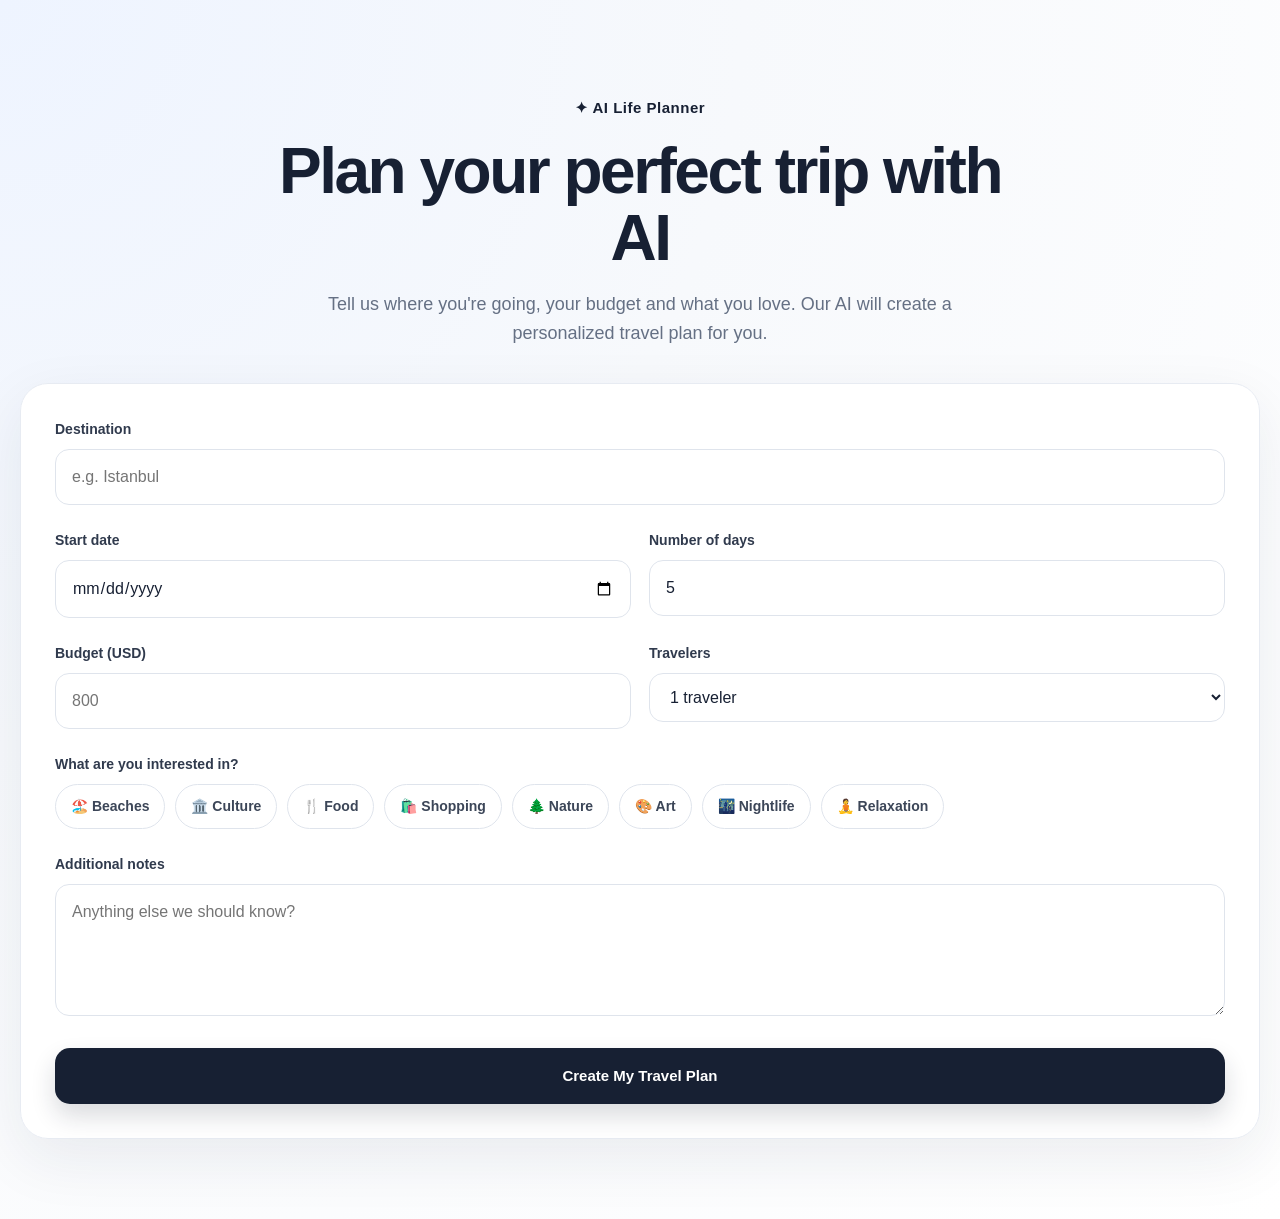
==== commit 0ec31f33: "Update index.html" ====
--- a/index.html
+++ b/index.html
@@ -2,675 +2,204 @@
 <html lang="en">
 <head>
   <meta charset="UTF-8">
-
-  <meta
-    name="viewport"
-    content="width=device-width, initial-scale=1.0"
-  >
-
+  <meta name="viewport" content="width=device-width, initial-scale=1.0">
   <title>AI Life Planner</title>
-
   <link rel="stylesheet" href="style.css">
 </head>
-
 <body>
 
   <!-- ================================
-       MAIN APP
+       MAIN APP (FORM SCREEN)
   ================================= -->
-
   <main id="app">
-
     <section class="hero">
-
-      <div class="brand">
-        ✦ AI Life Planner
-      </div>
-
-      <h1>
-        Plan your perfect trip with AI
-      </h1>
-
-      <p>
-        Tell us where you're going, your budget and what you love.
-        Our AI will create a personalized travel plan for you.
-      </p>
-
+      <div class="brand">✦ AI Life Planner</div>
+      <h1>Plan your perfect trip with AI</h1>
+      <p>Tell us where you're going, your budget and what you love. Our AI will create a personalized travel plan for you.</p>
     </section>
 
-
-    <!-- ================================
-         TRIP FORM
-    ================================= -->
-
+    <!-- TRIP FORM -->
     <section class="card">
-
       <form id="plannerForm">
-
         <div class="field">
-
-          <label for="destination">
-            Destination
-          </label>
-
-          <input
-            id="destination"
-            type="text"
-            placeholder="e.g. Istanbul"
-            required
-          >
-
-        </div>
-
+          <label for="destination">Destination</label>
+          <input id="destination" type="text" placeholder="e.g. Istanbul" required>
+        </div>
 
         <div class="form-grid">
-
-          <div class="field">
-
-            <label for="startDate">
-              Start date
-            </label>
-
-            <input
-              id="startDate"
-              type="date"
-            >
-
-          </div>
-
-
-          <div class="field">
-
-            <label for="days">
-              Number of days
-            </label>
-
-            <input
-              id="days"
-              type="number"
-              min="1"
-              max="60"
-              value="5"
-              required
-            >
-
-          </div>
-
-        </div>
-
+          <div class="field">
+            <label for="startDate">Start date</label>
+            <input id="startDate" type="date">
+          </div>
+          <div class="field">
+            <label for="days">Number of days</label>
+            <input id="days" type="number" min="1" max="60" value="5" required>
+          </div>
+        </div>
 
         <div class="form-grid">
-
-          <div class="field">
-
-            <label for="budget">
-              Budget (USD)
-            </label>
-
-            <input
-              id="budget"
-              type="number"
-              min="1"
-              placeholder="800"
-              required
-            >
-
-          </div>
-
-
-          <div class="field">
-
-            <label for="travelers">
-              Travelers
-            </label>
-
+          <div class="field">
+            <label for="budget">Budget (USD)</label>
+            <input id="budget" type="number" min="1" placeholder="800" required>
+          </div>
+          <div class="field">
+            <label for="travelers">Travelers</label>
             <select id="travelers">
-
-              <option value="1 traveler">
-                1 traveler
-              </option>
-
-              <option value="2 travelers">
-                2 travelers
-              </option>
-
-              <option value="3 travelers">
-                3 travelers
-              </option>
-
-              <option value="4 travelers">
-                4 travelers
-              </option>
-
-              <option value="5 travelers">
-                5 travelers
-              </option>
-
-              <option value="6+ travelers">
-                6+ travelers
-              </option>
-
+              <option value="1 traveler">1 traveler</option>
+              <option value="2 travelers">2 travelers</option>
+              <option value="3 travelers">3 travelers</option>
+              <option value="4 travelers">4 travelers</option>
+              <option value="5 travelers">5 travelers</option>
+              <option value="6+ travelers">6+ travelers</option>
             </select>
-
-          </div>
-
-        </div>
-
-
-        <!-- ================================
-             INTERESTS
-        ================================= -->
-
+          </div>
+        </div>
+
+        <!-- INTERESTS -->
         <div class="field">
-
-          <label>
-            What are you interested in?
-          </label>
-
+          <label>What are you interested in?</label>
           <div class="chips">
-
-            <button
-              type="button"
-              class="chip"
-            >
-              🏖️ Beaches
-            </button>
-
-            <button
-              type="button"
-              class="chip"
-            >
-              🏛️ Culture
-            </button>
-
-            <button
-              type="button"
-              class="chip"
-            >
-              🍴 Food
-            </button>
-
-            <button
-              type="button"
-              class="chip"
-            >
-              🛍️ Shopping
-            </button>
-
-            <button
-              type="button"
-              class="chip"
-            >
-              🌲 Nature
-            </button>
-
-            <button
-              type="button"
-              class="chip"
-            >
-              🎨 Art
-            </button>
-
-            <button
-              type="button"
-              class="chip"
-            >
-              🌃 Nightlife
-            </button>
-
-            <button
-              type="button"
-              class="chip"
-            >
-              🧘 Relaxation
-            </button>
-
-          </div>
-
-        </div>
-
-
-        <!-- ================================
-             NOTES
-        ================================= -->
-
+            <button type="button" class="chip">🏖️ Beaches</button>
+            <button type="button" class="chip">🏛️ Culture</button>
+            <button type="button" class="chip">🍴 Food</button>
+            <button type="button" class="chip">🛍️ Shopping</button>
+            <button type="button" class="chip">🌲 Nature</button>
+            <button type="button" class="chip">🎨 Art</button>
+            <button type="button" class="chip">🌃 Nightlife</button>
+            <button type="button" class="chip">🧘 Relaxation</button>
+          </div>
+        </div>
+
+        <!-- NOTES -->
         <div class="field">
-
-          <label for="notes">
-            Additional notes
-          </label>
-
-          <textarea
-            id="notes"
-            rows="4"
-            placeholder="Anything else we should know?"
-          ></textarea>
-
-        </div>
-
-
-        <button
-          type="submit"
-          class="primary-button"
-        >
-          Create My Travel Plan
-        </button>
-
+          <label for="notes">Additional notes</label>
+          <textarea id="notes" rows="4" placeholder="Anything else we should know?"></textarea>
+        </div>
+
+        <button type="submit" class="primary-button">Create My Travel Plan</button>
       </form>
-
     </section>
-
   </main>
 
-
   <!-- ================================
-       REVIEW
+       REVIEW SCREEN (BEFORE PAYMENT)
   ================================= -->
-
-  <section
-    id="review"
-    class="hidden"
-  >
-
+  <section id="review" class="hidden">
     <div class="review-card">
-
-      <div class="brand">
-        ✦ AI Life Planner
-      </div>
-
-      <h2>
-        Review your trip
-      </h2>
-
+      <div class="brand">✦ AI Life Planner</div>
+      <h2>Review your trip</h2>
       <div id="summary"></div>
-
-
       <div class="review-actions">
-
-        <button
-          id="closeReview"
-          type="button"
-        >
-          Edit
-        </button>
-
-        <button
-          id="pay"
-          type="button"
-          class="primary-button"
-        >
-          $4.99 — Create My Plan
-        </button>
-
-      </div>
-
+        <button id="closeReview" type="button">Edit</button>
+        <button id="pay" type="button" class="primary-button">$4.99 — Create My Plan</button>
+      </div>
     </div>
-
   </section>
 
-
   <!-- ================================
-       AI PLAN
+       AI PLAN SCREEN (RESULTS)
   ================================= -->
-
-  <section
-    id="plan"
-    class="hidden"
-  >
-
+  <section id="plan" class="hidden">
     <div class="plan-container">
-
+      
       <!-- HEADER -->
-
       <div class="plan-header">
-
-        <div class="brand">
-          ✦ AI Life Planner
-        </div>
-
-        <div class="price">
-          $4.99
-        </div>
-
-      </div>
-
+        <div class="brand">✦ AI Life Planner</div>
+        <div class="price">$4.99</div>
+      </div>
 
       <div class="plan-introduction">
-
-        <h1 id="planTitle">
-          Creating your personalized plan...
-        </h1>
-
-        <p id="planIntro">
-          Our AI is building your itinerary.
-          Please wait a moment.
-        </p>
-
-      </div>
-
-
-      <!-- ================================
-           PLAN NAVIGATION
-      ================================= -->
-
+        <h1 id="planTitle">Creating your personalized plan...</h1>
+        <p id="planIntro">Our AI is building your itinerary. Please wait a moment.</p>
+      </div>
+
+      <!-- PLAN NAVIGATION TABS -->
       <div class="plan-tabs">
-
-        <button
-          type="button"
-          class="plan-tab active"
-          data-plan-section="stay"
-        >
-          <span>🏨</span>
-          <strong>Stay</strong>
-        </button>
-
-
-        <button
-          type="button"
-          class="plan-tab"
-          data-plan-section="transport"
-        >
-          <span>🚆</span>
-          <strong>Getting Around</strong>
-        </button>
-
-
-        <button
-          type="button"
-          class="plan-tab"
-          data-plan-section="experiences"
-        >
-          <span>📍</span>
-          <strong>Experiences</strong>
-        </button>
-
-
-        <button
-          type="button"
-          class="plan-tab"
-          data-plan-section="money"
-        >
-          <span>💰</span>
-          <strong>Budget Strategy</strong>
-        </button>
-
-
-        <button
-          type="button"
-          class="plan-tab"
-          data-plan-section="days"
-        >
-          <span>📅</span>
-          <strong>Day-by-Day Itinerary</strong>
-        </button>
-
-      </div>
-
-
-      <!-- ================================
-           PLAN CONTENT
-      ================================= -->
-
+        <button type="button" class="plan-tab active" data-target="staySection">
+          <span>🏨</span> <strong>Stay</strong>
+        </button>
+        <button type="button" class="plan-tab" data-target="transportSection">
+          <span>🚆</span> <strong>Getting Around</strong>
+        </button>
+        <button type="button" class="plan-tab" data-target="experiencesSection">
+          <span>📍</span> <strong>Experiences</strong>
+        </button>
+        <button type="button" class="plan-tab" data-target="moneySection">
+          <span>💰</span> <strong>Budget Strategy</strong>
+        </button>
+        <button type="button" class="plan-tab" data-target="daysSection">
+          <span>📅</span> <strong>Day-by-Day</strong>
+        </button>
+      </div>
+
+      <!-- PLAN CONTENT SECTIONS -->
       <div class="plan-content">
 
-
-        <!-- STAY -->
-
-        <section
-          id="staySection"
-          class="plan-section"
-        >
-
-          <div class="section-title">
-
-            <span class="section-icon">
-              🏨
-            </span>
-
-            <div>
-
-              <h2>
-                Stay
-              </h2>
-
-              <p>
-                Your personalized accommodation strategy
-              </p>
-
-            </div>
-
-          </div>
-
-
-          <div
-            id="stay"
-            class="section-body"
-          >
-            Generating accommodation strategy...
-          </div>
-
-        </section>
-
-
-        <!-- TRANSPORT -->
-
-        <section
-          id="transportSection"
-          class="plan-section"
-        >
-
-          <div class="section-title">
-
-            <span class="section-icon">
-              🚆
-            </span>
-
-            <div>
-
-              <h2>
-                Getting Around
-              </h2>
-
-              <p>
-                Your personalized transportation strategy
-              </p>
-
-            </div>
-
-          </div>
-
-
-          <div
-            id="transport"
-            class="section-body"
-          >
-            Generating transportation strategy...
-          </div>
-
-        </section>
-
-
-        <!-- EXPERIENCES -->
-
-        <section
-          id="experiencesSection"
-          class="plan-section"
-        >
-
-          <div class="section-title">
-
-            <span class="section-icon">
-              📍
-            </span>
-
-            <div>
-
-              <h2>
-                Experiences
-              </h2>
-
-              <p>
-                Activities, attractions and food
-              </p>
-
-            </div>
-
-          </div>
-
-
-          <div
-            id="experiences"
-            class="section-body"
-          >
-            Generating experiences...
-          </div>
-
-        </section>
-
-
-        <!-- BUDGET -->
-
-        <section
-          id="moneySection"
-          class="plan-section"
-        >
-
-          <div class="section-title">
-
-            <span class="section-icon">
-              💰
-            </span>
-
-            <div>
-
-              <h2>
-                Budget Strategy
-              </h2>
-
-              <p>
-                Your personalized trip budget
-              </p>
-
-            </div>
-
-          </div>
-
-
-          <div
-            id="money"
-            class="section-body"
-          >
-            Calculating your budget...
-          </div>
-
-        </section>
-
-
-        <!-- DAY BY DAY -->
-
-        <section
-          id="daysSection"
-          class="plan-section"
-        >
-
-          <div class="section-title">
-
-            <span class="section-icon">
-              📅
-            </span>
-
-            <div>
-
-              <h2>
-                Day-by-Day Itinerary
-              </h2>
-
-              <p>
-                Your personalized daily travel plan
-              </p>
-
-            </div>
-
-          </div>
-
-
-          <div
-            id="daysOut"
-            class="days-container"
-          >
-
-            <div class="day">
-
-              <b>
-                AI Travel Planner
-              </b>
-
-              <p>
-                Creating your personalized
-                day-by-day itinerary...
-              </p>
-
-            </div>
-
-          </div>
-
-        </section>
-
-
-      </div>
-
-
-      <!-- ================================
-           FOOTER
-      ================================= -->
-
-      <div class="plan-footer">
-
-        <p>
-          Production V2 architecture
-        </p>
-
-        <p>
-          The interface is ready for the next connections:
-          real AI API, real payment checkout, and live
-          travel/affiliate data. No secret API keys are
-          stored in this front-end.
-        </p>
-
-
-        <div class="footer-links">
-
-          <a href="terms.html">
-            Terms of Service
-          </a>
-
-          <a href="privacy.html">
-            Privacy Policy
-          </a>
-
-          <a href="refund.html">
-            Refund Policy
-          </a>
-
-        </div>
-
-      </div>
-
+        <!-- 1. STAY -->
+        <section id="staySection" class="plan-section">
+          <div class="section-title">
+            <span class="section-icon">🏨</span>
+            <div>
+              <h2>Stay</h2>
+              <p>Your personalized accommodation strategy</p>
+            </div>
+          </div>
+          <div id="stayContent" class="section-body">Generating accommodation strategy...</div>
+        </section>
+
+        <!-- 2. TRANSPORT -->
+        <section id="transportSection" class="plan-section hidden">
+          <div class="section-title">
+            <span class="section-icon">🚆</span>
+            <div>
+              <h2>Getting Around</h2>
+              <p>Best local transit options and estimated costs</p>
+            </div>
+          </div>
+          <div id="transportContent" class="section-body">Generating transport guide...</div>
+        </section>
+
+        <!-- 3. EXPERIENCES -->
+        <section id="experiencesSection" class="plan-section hidden">
+          <div class="section-title">
+            <span class="section-icon">📍</span>
+            <div>
+              <h2>Experiences & Restaurants</h2>
+              <p>Top attractions, local culture, and food hotspots</p>
+            </div>
+          </div>
+          <div id="experiencesContent" class="section-body">Generating curated experiences...</div>
+        </section>
+
+        <!-- 4. BUDGET STRATEGY -->
+        <section id="moneySection" class="plan-section hidden">
+          <div class="section-title">
+            <span class="section-icon">💰</span>
+            <div>
+              <h2>Budget Strategy</h2>
+              <p>How to allocate your money effectively</p>
+            </div>
+          </div>
+          <div id="moneyContent" class="section-body">Calculating budget split...</div>
+        </section>
+
+        <!-- 5. DAY BY DAY ITINERARY -->
+        <section id="daysSection" class="plan-section hidden">
+          <div class="section-title">
+            <span class="section-icon">📅</span>
+            <div>
+              <h2>Day-by-Day Itinerary</h2>
+              <p>Your optimized daily travel schedule</p>
+            </div>
+          </div>
+          <div id="daysContent" class="section-body">Structuring your days...</div>
+        </section>
+
+      </div>
     </div>
-
   </section>
 
-
-  <!-- Paddle -->
-
-  <script
-    src="https://cdn.paddle.com/paddle/v2/paddle.js"
-  ></script>
-
-
-  <!-- App -->
-
-  <script src="app.js"></script>
-
+  <!-- JS SCRIPT LINK -->
+  <script src="script.js"></script>
 </body>
-</html>
+        </html>
--- a/style.css
+++ b/style.css
@@ -1,5 +1,6 @@
 /* =========================================
-   AI LIFE PLANNER — MODERN UI V2
+   AI LIFE PLANNER — MODERN UI V4
+   COMPLETE RESPONSIVE STYLESHEET
 ========================================= */
 
 * {
@@ -10,6 +11,7 @@
 
 html {
   scroll-behavior: smooth;
+  -webkit-text-size-adjust: 100%;
 }
 
 body {
@@ -33,6 +35,7 @@
   color: #172033;
   min-height: 100vh;
   line-height: 1.6;
+  overflow-x: hidden;
 }
 
 /* =========================================
@@ -52,11 +55,29 @@
 
 button {
   cursor: pointer;
+  -webkit-tap-highlight-color: transparent;
 }
 
 a {
   color: inherit;
   text-decoration: none;
+}
+
+img {
+  max-width: 100%;
+  display: block;
+}
+
+p,
+li,
+h1,
+h2,
+h3,
+h4,
+h5,
+span,
+strong {
+  overflow-wrap: anywhere;
 }
 
 /* =========================================
@@ -82,6 +103,7 @@
 .brand {
   display: inline-flex;
   align-items: center;
+  justify-content: center;
   gap: 8px;
 
   font-size: 15px;
@@ -114,6 +136,8 @@
 ========================================= */
 
 .card {
+  width: 100%;
+
   background: rgba(255, 255, 255, 0.94);
 
   border: 1px solid #e7ebf2;
@@ -155,6 +179,7 @@
 textarea,
 select {
   width: 100%;
+  max-width: 100%;
 
   border: 1px solid #dfe4ec;
   border-radius: 14px;
@@ -198,6 +223,9 @@
 }
 
 .chip {
+  appearance: none;
+  -webkit-appearance: none;
+
   border: 1px solid #dfe4ec;
 
   background: #ffffff;
@@ -211,19 +239,47 @@
   font-size: 14px;
   font-weight: 650;
 
-  transition: all 0.2s ease;
+  transition:
+    background 0.2s ease,
+    color 0.2s ease,
+    border-color 0.2s ease,
+    transform 0.2s ease,
+    box-shadow 0.2s ease;
+
+  user-select: none;
+  -webkit-user-select: none;
+
+  touch-action: manipulation;
+
+  position: relative;
+  z-index: 2;
 }
 
 .chip:hover {
   transform: translateY(-1px);
-
   border-color: #aeb9ff;
+}
+
+.chip:active {
+  transform: scale(0.97);
+}
+
+.chip:focus-visible {
+  outline: none;
+
+  border-color: #7185ff;
+
+  box-shadow:
+    0 0 0 4px rgba(113, 133, 255, 0.15);
 }
 
 .chip.active {
   background: #172033;
   color: #ffffff;
   border-color: #172033;
+
+  box-shadow:
+    0 5px 14px rgba(23, 32, 51, 0.14);
 }
 
 /* =========================================
@@ -251,6 +307,8 @@
     transform 0.2s ease,
     box-shadow 0.2s ease,
     opacity 0.2s ease;
+
+  touch-action: manipulation;
 }
 
 .primary-button:hover {
@@ -296,6 +354,7 @@
 
 .review-card h2 {
   font-size: 32px;
+  line-height: 1.2;
   margin-bottom: 22px;
 }
 
@@ -332,6 +391,8 @@
   font-weight: 700;
 
   color: #3c4658;
+
+  min-height: 52px;
 }
 
 /* =========================================
@@ -426,6 +487,8 @@
     background 0.2s ease,
     box-shadow 0.2s ease,
     color 0.2s ease;
+
+  touch-action: manipulation;
 }
 
 .plan-navigation button:hover {
@@ -453,6 +516,8 @@
 ========================================= */
 
 .plan-content {
+  width: 100%;
+
   background: rgba(255, 255, 255, 0.96);
 
   border: 1px solid #e6eaf0;
@@ -463,6 +528,8 @@
 
   box-shadow:
     0 20px 60px rgba(26, 39, 64, 0.08);
+
+  overflow: hidden;
 }
 
 /* =========================================
@@ -476,6 +543,15 @@
 .plan-section-visible {
   display: block;
 
+  animation: planFadeIn 0.3s ease;
+}
+
+.plan-section {
+  display: none;
+}
+
+.plan-section.active {
+  display: block;
   animation: planFadeIn 0.3s ease;
 }
 
@@ -510,6 +586,8 @@
 ========================================= */
 
 .plan-subsection {
+  width: 100%;
+
   margin-top: 25px;
 
   padding-top: 22px;
@@ -553,6 +631,8 @@
   border-radius: 13px;
 
   color: #4b5669;
+
+  overflow-wrap: anywhere;
 }
 
 .plan-subsection li::before {
@@ -560,4 +640,1120 @@
 
   position: absolute;
 
-  left:
+  left: 15px;
+  top: 11px;
+
+  font-weight: 800;
+
+  color: #172033;
+}
+
+/* =========================================
+   BUDGET
+========================================= */
+
+.budget-grid {
+  display: grid;
+
+  grid-template-columns:
+    repeat(2, minmax(0, 1fr));
+
+  gap: 12px;
+
+  margin-bottom: 20px;
+}
+
+.budget-item {
+  display: flex;
+
+  align-items: center;
+  justify-content: space-between;
+
+  gap: 15px;
+
+  padding: 16px 18px;
+
+  background: #f8f9fb;
+
+  border: 1px solid #edf0f4;
+
+  border-radius: 15px;
+
+  min-width: 0;
+}
+
+.budget-item span {
+  color: #4b5669;
+
+  font-size: 14px;
+
+  font-weight: 650;
+}
+
+.budget-item strong {
+  color: #172033;
+
+  font-size: 17px;
+
+  white-space: nowrap;
+}
+
+.budget-total {
+  display: flex;
+
+  align-items: center;
+  justify-content: space-between;
+
+  gap: 20px;
+
+  padding: 20px;
+
+  border-radius: 18px;
+
+  background: #172033;
+
+  color: #ffffff;
+
+  margin-top: 18px;
+}
+
+.budget-total span {
+  font-weight: 700;
+}
+
+.budget-total strong {
+  font-size: 24px;
+  white-space: nowrap;
+}
+
+/* =========================================
+   DAY-BY-DAY
+========================================= */
+
+#daysOut {
+  display: grid;
+
+  gap: 18px;
+
+  width: 100%;
+}
+
+.day-card {
+  width: 100%;
+
+  background: #ffffff;
+
+  border: 1px solid #e5e9ef;
+
+  border-radius: 20px;
+
+  padding: 23px;
+
+  box-shadow:
+    0 10px 30px rgba(26, 39, 64, 0.05);
+}
+
+.day-number {
+  display: inline-flex;
+
+  align-items: center;
+  justify-content: center;
+
+  padding: 7px 12px;
+
+  background: #172033;
+
+  color: #ffffff;
+
+  border-radius: 999px;
+
+  font-size: 12px;
+
+  font-weight: 800;
+
+  margin-bottom: 12px;
+}
+
+.day-card h3 {
+  font-size: 22px;
+
+  line-height: 1.3;
+
+  margin-bottom: 20px;
+
+  color: #172033;
+}
+
+.day-period {
+  padding: 15px 0;
+
+  border-top: 1px solid #edf0f4;
+}
+
+.day-period span {
+  display: block;
+
+  margin-bottom: 5px;
+
+  font-size: 14px;
+
+  font-weight: 800;
+
+  color: #303a4d;
+}
+
+.day-period p {
+  color: #596579;
+
+  line-height: 1.7;
+}
+
+/* =========================================
+   LIVE HOTEL RESULTS
+========================================= */
+
+#liveHotelsSection {
+  width: 100%;
+
+  margin-top: 30px;
+
+  padding-top: 28px;
+
+  border-top: 1px solid #e8ecf2;
+}
+
+.hotel-results {
+  width: 100%;
+  min-width: 0;
+}
+
+.hotel-results h4 {
+  display: flex;
+
+  align-items: center;
+
+  gap: 8px;
+
+  font-size: 21px;
+
+  color: #172033;
+
+  margin-bottom: 8px;
+}
+
+.hotel-results-intro {
+  color: #697386;
+
+  margin-bottom: 22px;
+}
+
+/* =========================================
+   HOTEL STATUS
+========================================= */
+
+.hotel-status {
+  padding: 15px 17px;
+
+  background: #f7f8fb;
+
+  border: 1px solid #e8ebf1;
+
+  border-radius: 14px;
+
+  color: #4b5669;
+
+  font-weight: 650;
+
+  margin-bottom: 12px;
+}
+
+.hotel-results > p:not(.hotel-results-intro) {
+  color: #697386;
+}
+
+/* =========================================
+   HOTEL LIST
+========================================= */
+
+.hotel-list {
+  display: grid;
+
+  grid-template-columns:
+    repeat(2, minmax(0, 1fr));
+
+  gap: 18px;
+
+  width: 100%;
+
+  min-width: 0;
+}
+
+/* =========================================
+   HOTEL CARD
+========================================= */
+
+.hotel-card {
+  position: relative;
+
+  display: flex;
+
+  flex-direction: column;
+
+  width: 100%;
+
+  min-width: 0;
+
+  padding: 22px;
+
+  background: #ffffff;
+
+  border: 1px solid #e1e6ee;
+
+  border-radius: 20px;
+
+  box-shadow:
+    0 10px 30px rgba(26, 39, 64, 0.06);
+
+  transition:
+    transform 0.2s ease,
+    box-shadow 0.2s ease,
+    border-color 0.2s ease;
+
+  overflow: hidden;
+}
+
+.hotel-card:hover {
+  transform: translateY(-3px);
+
+  border-color: #cfd6e2;
+
+  box-shadow:
+    0 16px 38px rgba(26, 39, 64, 0.1);
+}
+
+/* =========================================
+   HOTEL NUMBER
+========================================= */
+
+.hotel-number {
+  display: inline-flex;
+
+  align-items: center;
+  justify-content: center;
+
+  width: 30px;
+  height: 30px;
+
+  margin-bottom: 12px;
+
+  border-radius: 50%;
+
+  background: #f0f2f6;
+
+  color: #172033;
+
+  font-size: 13px;
+  font-weight: 800;
+
+  flex-shrink: 0;
+}
+
+/* =========================================
+   HOTEL NAME
+========================================= */
+
+.hotel-name {
+  font-size: 19px;
+
+  line-height: 1.35;
+
+  color: #172033;
+
+  margin-bottom: 10px;
+
+  font-weight: 800;
+
+  overflow-wrap: anywhere;
+  word-break: break-word;
+}
+
+/* =========================================
+   HOTEL LOCATION
+========================================= */
+
+.hotel-location {
+  color: #697386;
+
+  font-size: 14px;
+
+  line-height: 1.55;
+
+  margin-bottom: 9px;
+
+  overflow-wrap: anywhere;
+  word-break: break-word;
+}
+
+/* =========================================
+   HOTEL STAR RATING
+========================================= */
+
+.hotel-rating {
+  color: #4b5669;
+
+  font-size: 14px;
+
+  margin-bottom: 7px;
+
+  overflow-wrap: anywhere;
+}
+
+/* =========================================
+   HOTEL GUEST RATING
+========================================= */
+
+.hotel-guest-rating {
+  display: flex;
+
+  align-items: center;
+
+  flex-wrap: wrap;
+
+  gap: 4px;
+
+  color: #4b5669;
+
+  font-size: 14px;
+
+  margin-bottom: 10px;
+}
+
+.hotel-guest-rating strong {
+  color: #172033;
+
+  font-size: 16px;
+}
+
+.hotel-guest-rating span {
+  color: #697386;
+}
+
+/* =========================================
+   HOTEL PRICE
+========================================= */
+
+.hotel-price {
+  display: flex;
+
+  align-items: baseline;
+
+  flex-wrap: wrap;
+
+  gap: 7px;
+
+  margin: 7px 0 12px;
+
+  color: #172033;
+
+  overflow-wrap: anywhere;
+}
+
+.hotel-price strong {
+  font-size: 20px;
+
+  font-weight: 850;
+
+  overflow-wrap: anywhere;
+}
+
+.hotel-nightly {
+  color: #697386;
+
+  font-size: 13px;
+
+  overflow-wrap: anywhere;
+}
+
+/* =========================================
+   HOTEL PLATFORM
+========================================= */
+
+.hotel-platform {
+  display: inline-flex;
+
+  align-self: flex-start;
+
+  margin-bottom: 14px;
+
+  padding: 5px 9px;
+
+  background: #f3f5f8;
+
+  border-radius: 8px;
+
+  color: #596579;
+
+  font-size: 12px;
+
+  font-weight: 750;
+
+  overflow-wrap: anywhere;
+}
+
+/* =========================================
+   HOTEL AMENITIES
+========================================= */
+
+.hotel-amenities {
+  display: flex;
+
+  flex-wrap: wrap;
+
+  gap: 7px;
+
+  width: 100%;
+
+  margin-bottom: 18px;
+}
+
+.hotel-amenity {
+  display: inline-flex;
+
+  align-items: center;
+
+  max-width: 100%;
+
+  padding: 6px 9px;
+
+  background: #f8f9fb;
+
+  border: 1px solid #edf0f4;
+
+  border-radius: 8px;
+
+  color: #596579;
+
+  font-size: 12px;
+
+  line-height: 1.35;
+
+  overflow-wrap: anywhere;
+  word-break: break-word;
+}
+
+/* =========================================
+   HOTEL BUTTON
+========================================= */
+
+.hotel-button {
+  display: flex;
+
+  align-items: center;
+  justify-content: center;
+
+  width: 100%;
+
+  min-height: 46px;
+
+  margin-top: auto;
+
+  padding: 11px 15px;
+
+  background: #172033;
+
+  color: #ffffff;
+
+  border-radius: 12px;
+
+  font-size: 14px;
+
+  font-weight: 800;
+
+  text-align: center;
+
+  transition:
+    transform 0.2s ease,
+    opacity 0.2s ease,
+    box-shadow 0.2s ease;
+
+  touch-action: manipulation;
+}
+
+.hotel-button:hover {
+  transform: translateY(-1px);
+
+  box-shadow:
+    0 8px 20px rgba(23, 32, 51, 0.16);
+}
+
+.hotel-button:active {
+  transform: translateY(0);
+}
+
+.hotel-button.disabled {
+  background: #eef0f4;
+
+  color: #8a93a3;
+
+  cursor: default;
+
+  box-shadow: none;
+}
+
+/* =========================================
+   HOTEL NOTE
+========================================= */
+
+.hotel-note {
+  margin-top: 15px;
+
+  color: #7a8494;
+
+  font-size: 13px;
+
+  line-height: 1.6;
+
+  padding: 12px 14px;
+
+  background: #f8f9fb;
+
+  border-radius: 10px;
+}
+
+/* =========================================
+   RESPONSIVE — TABLET
+========================================= */
+
+@media (max-width: 850px) {
+
+  #app {
+    padding: 30px 16px 70px;
+  }
+
+  .hero {
+    padding: 45px 15px 30px;
+  }
+
+  .card {
+    padding: 28px;
+  }
+
+  .plan-navigation {
+    grid-template-columns:
+      repeat(3, minmax(0, 1fr));
+  }
+
+  .plan-content {
+    padding: 26px;
+  }
+
+  .hotel-list {
+    grid-template-columns:
+      repeat(2, minmax(0, 1fr));
+  }
+}
+
+/* =========================================
+   RESPONSIVE — MOBILE
+========================================= */
+
+@media (max-width: 700px) {
+
+  body {
+    font-size: 15px;
+  }
+
+  #app {
+    padding: 18px 10px 55px;
+  }
+
+  /* -----------------------------------------
+     HERO
+  ----------------------------------------- */
+
+  .hero {
+    padding: 32px 8px 25px;
+  }
+
+  .hero h1 {
+    font-size: 38px;
+
+    letter-spacing: -1.7px;
+
+    line-height: 1.05;
+  }
+
+  .hero p {
+    font-size: 15px;
+
+    line-height: 1.65;
+  }
+
+  /* -----------------------------------------
+     FORM CARD
+  ----------------------------------------- */
+
+  .card {
+    padding: 20px 16px;
+
+    border-radius: 22px;
+  }
+
+  .field {
+    margin-bottom: 20px;
+  }
+
+  .form-grid {
+    grid-template-columns: 1fr;
+
+    gap: 0;
+  }
+
+  input,
+  textarea,
+  select {
+    font-size: 16px;
+  }
+
+  /* -----------------------------------------
+     INTEREST CHIPS
+  ----------------------------------------- */
+
+  .chips {
+    display: flex;
+
+    flex-wrap: wrap;
+
+    gap: 8px;
+
+    width: 100%;
+  }
+
+  .chip {
+    min-height: 42px;
+
+    padding: 9px 13px;
+
+    font-size: 13px;
+
+    touch-action: manipulation;
+
+    user-select: none;
+    -webkit-user-select: none;
+
+    -webkit-tap-highlight-color: transparent;
+  }
+
+  /* -----------------------------------------
+     REVIEW
+  ----------------------------------------- */
+
+  #review {
+    padding: 20px 10px;
+
+    align-items: flex-start;
+  }
+
+  .review-card {
+    padding: 22px 17px;
+
+    border-radius: 22px;
+  }
+
+  .review-card h2 {
+    font-size: 27px;
+  }
+
+  .review-actions {
+    grid-template-columns: 1fr;
+
+    gap: 10px;
+  }
+
+  .review-actions > button:first-child {
+    min-height: 48px;
+  }
+
+  /* -----------------------------------------
+     PLAN
+  ----------------------------------------- */
+
+  #plan {
+    padding: 10px 8px 55px;
+  }
+
+  .plan-container {
+    width: 100%;
+  }
+
+  .plan-header {
+    padding: 30px 8px 22px;
+  }
+
+  .plan-header h1,
+  #planTitle {
+    font-size: 32px;
+
+    line-height: 1.1;
+
+    letter-spacing: -1px;
+  }
+
+  .plan-header p,
+  #planIntro {
+    font-size: 15px;
+
+    line-height: 1.65;
+  }
+
+  /* -----------------------------------------
+     PLAN NAVIGATION
+  ----------------------------------------- */
+
+  .plan-navigation {
+    grid-template-columns:
+      repeat(2, minmax(0, 1fr));
+
+    gap: 8px;
+
+    margin-bottom: 18px;
+  }
+
+  .plan-navigation button {
+    min-height: 58px;
+
+    padding: 11px 7px;
+
+    border-radius: 14px;
+
+    font-size: 12px;
+
+    line-height: 1.35;
+  }
+
+  /* -----------------------------------------
+     PLAN CONTENT
+  ----------------------------------------- */
+
+  .plan-content {
+    padding: 19px 15px;
+
+    border-radius: 22px;
+  }
+
+  .plan-main-text {
+    font-size: 15px;
+
+    line-height: 1.75;
+  }
+
+  .plan-subsection {
+    margin-top: 21px;
+
+    padding-top: 19px;
+  }
+
+  .plan-subsection h4 {
+    font-size: 16px;
+  }
+
+  .plan-subsection li {
+    padding: 11px 12px 11px 34px;
+
+    font-size: 14px;
+  }
+
+  .plan-subsection li::before {
+    left: 12px;
+  }
+
+  /* -----------------------------------------
+     BUDGET
+  ----------------------------------------- */
+
+  .budget-grid {
+    grid-template-columns: 1fr;
+
+    gap: 9px;
+  }
+
+  .budget-item {
+    padding: 14px;
+
+    gap: 10px;
+  }
+
+  .budget-item span {
+    font-size: 13px;
+  }
+
+  .budget-item strong {
+    font-size: 15px;
+  }
+
+  .budget-total {
+    padding: 17px;
+
+    gap: 12px;
+
+    border-radius: 15px;
+  }
+
+  .budget-total span {
+    font-size: 14px;
+  }
+
+  .budget-total strong {
+    font-size: 20px;
+  }
+
+  /* -----------------------------------------
+     DAYS
+  ----------------------------------------- */
+
+  #daysOut {
+    gap: 13px;
+  }
+
+  .day-card {
+    padding: 18px;
+
+    border-radius: 17px;
+  }
+
+  .day-card h3 {
+    font-size: 20px;
+
+    line-height: 1.35;
+
+    margin-bottom: 16px;
+  }
+
+  .day-period {
+    padding: 13px 0;
+  }
+
+  .day-period span {
+    font-size: 13px;
+  }
+
+  .day-period p {
+    font-size: 14px;
+
+    line-height: 1.65;
+  }
+
+  /* -----------------------------------------
+     LIVE HOTELS
+  ----------------------------------------- */
+
+  #liveHotelsSection {
+    margin-top: 24px;
+
+    padding-top: 22px;
+  }
+
+  .hotel-results h4 {
+    font-size: 19px;
+
+    line-height: 1.35;
+  }
+
+  .hotel-results-intro {
+    font-size: 14px;
+
+    margin-bottom: 17px;
+  }
+
+  /*
+     IMPORTANT:
+     ONE HOTEL CARD PER ROW ON MOBILE
+  */
+
+  .hotel-list {
+    display: grid;
+
+    grid-template-columns: 1fr !important;
+
+    gap: 14px;
+
+    width: 100%;
+  }
+
+  .hotel-card {
+    width: 100%;
+
+    min-width: 0;
+
+    padding: 18px;
+
+    border-radius: 18px;
+  }
+
+  .hotel-name {
+    font-size: 18px;
+
+    line-height: 1.35;
+
+    margin-bottom: 9px;
+
+    overflow-wrap: anywhere;
+
+    word-break: break-word;
+  }
+
+  .hotel-location {
+    font-size: 13px;
+
+    line-height: 1.55;
+
+    overflow-wrap: anywhere;
+
+    word-break: break-word;
+  }
+
+  .hotel-rating {
+    font-size: 13px;
+  }
+
+  .hotel-guest-rating {
+    font-size: 13px;
+  }
+
+  .hotel-price strong {
+    font-size: 19px;
+  }
+
+  .hotel-platform {
+    font-size: 11px;
+  }
+
+  .hotel-amenities {
+    gap: 6px;
+
+    margin-bottom: 15px;
+  }
+
+  .hotel-amenity {
+    font-size: 11px;
+
+    padding: 6px 8px;
+  }
+
+  .hotel-button {
+    width: 100%;
+
+    min-height: 46px;
+
+    font-size: 14px;
+  }
+}
+
+/* =========================================
+   RESPONSIVE — SMALL PHONES
+========================================= */
+
+@media (max-width: 400px) {
+
+  #app {
+    padding-left: 8px;
+    padding-right: 8px;
+  }
+
+  .hero h1 {
+    font-size: 34px;
+  }
+
+  .card {
+    padding: 18px 14px;
+  }
+
+  .chip {
+    font-size: 12px;
+
+    padding: 8px 11px;
+
+    min-height: 40px;
+  }
+
+  .plan-navigation button {
+    font-size: 11px;
+
+    min-height: 55px;
+  }
+
+  .plan-content {
+    padding: 17px 13px;
+  }
+
+  .hotel-card {
+    padding: 16px;
+
+    border-radius: 16px;
+  }
+
+  .hotel-name {
+    font-size: 17px;
+  }
+
+  .hotel-results h4 {
+    font-size: 18px;
+  }
+
+  .budget-total strong {
+    font-size: 18px;
+  }
+}
+
+/* =========================================
+   ACCESSIBILITY
+========================================= */
+
+button:focus-visible,
+a:focus-visible,
+input:focus-visible,
+textarea:focus-visible,
+select:focus-visible {
+  outline: 3px solid rgba(113, 133, 255, 0.35);
+
+  outline-offset: 2px;
+}
+
+/* =========================================
+   TOUCH DEVICES
+========================================= */
+
+@media (hover: none) {
+
+  .chip:hover,
+  .primary-button:hover,
+  .hotel-card:hover,
+  .hotel-button:hover,
+  .plan-navigation button:hover {
+    transform: none;
+  }
+
+  .chip:active {
+    transform: scale(0.97);
+  }
+}
+
+/* =========================================
+   PREVENT HORIZONTAL OVERFLOW
+========================================= */
+
+#app,
+#review,
+#plan,
+.plan-container,
+.plan-content,
+.plan-section,
+.hotel-results,
+.hotel-list,
+.hotel-card {
+  max-width: 100%;
+}
+
+/* =========================================
+   END
+========================================= */
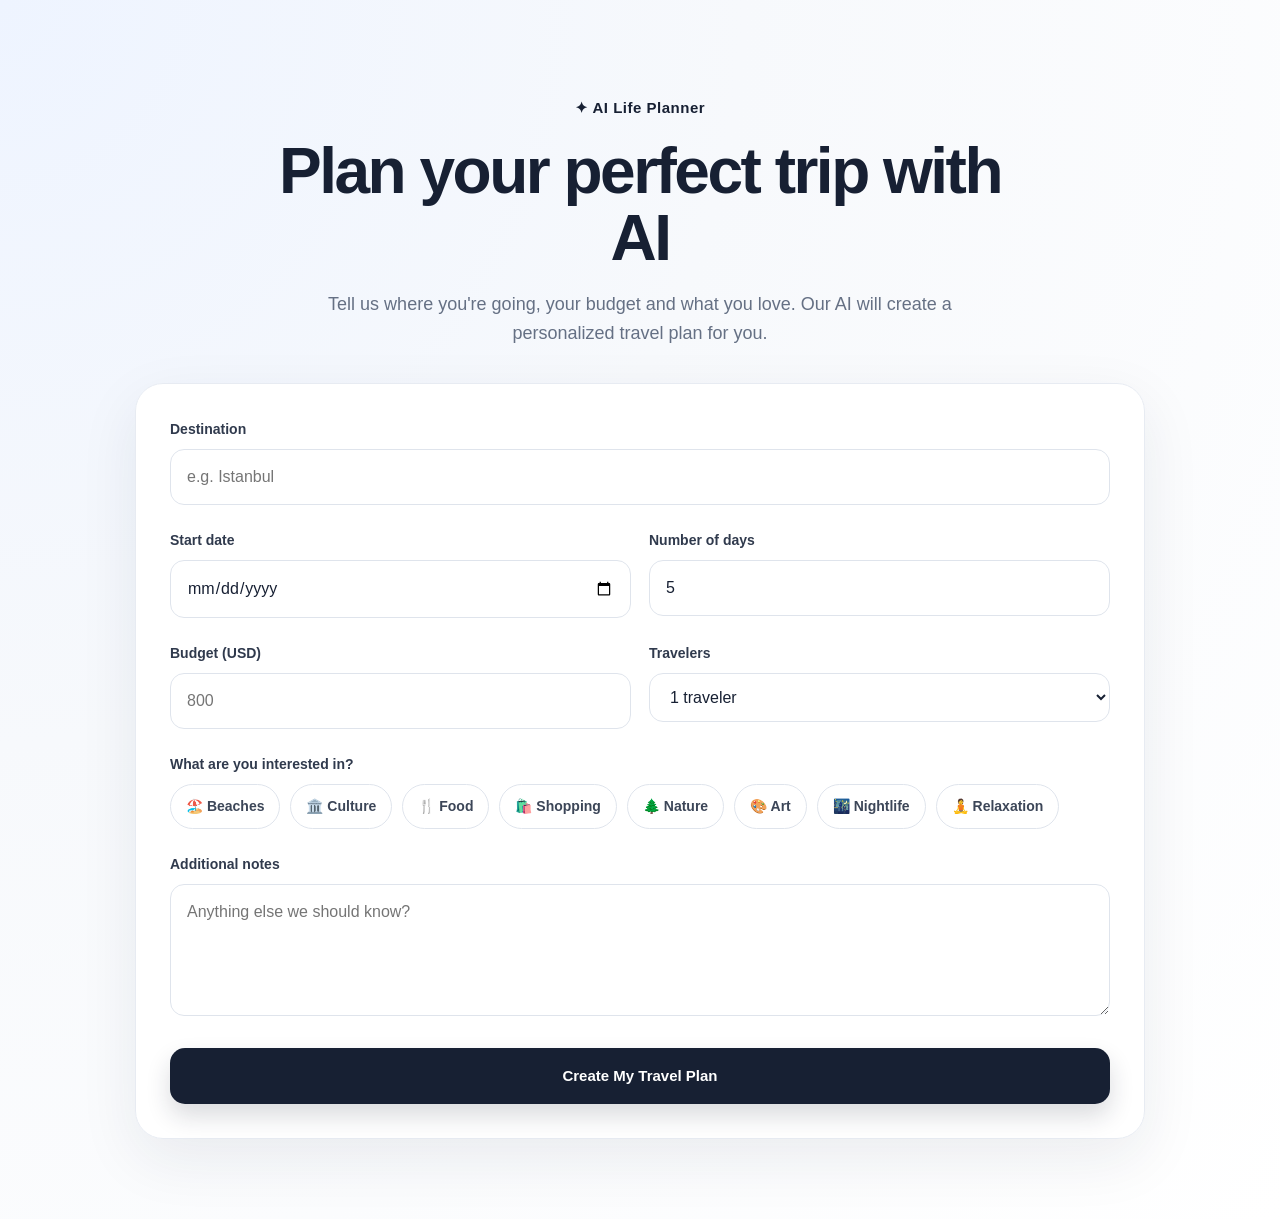
==== commit be80d34f: "Update index.html" ====
--- a/index.html
+++ b/index.html
@@ -3,203 +3,700 @@
 <head>
   <meta charset="UTF-8">
   <meta name="viewport" content="width=device-width, initial-scale=1.0">
+
   <title>AI Life Planner</title>
+
   <link rel="stylesheet" href="style.css">
 </head>
+
 <body>
 
   <!-- ================================
        MAIN APP (FORM SCREEN)
   ================================= -->
   <main id="app">
+
     <section class="hero">
-      <div class="brand">✦ AI Life Planner</div>
-      <h1>Plan your perfect trip with AI</h1>
-      <p>Tell us where you're going, your budget and what you love. Our AI will create a personalized travel plan for you.</p>
+
+      <div class="brand">
+        ✦ AI Life Planner
+      </div>
+
+      <h1>
+        Plan your perfect trip with AI
+      </h1>
+
+      <p>
+        Tell us where you're going, your budget and what you love.
+        Our AI will create a personalized travel plan for you.
+      </p>
+
     </section>
 
-    <!-- TRIP FORM -->
+
+    <!-- ================================
+         TRIP FORM
+    ================================= -->
+
     <section class="card">
+
       <form id="plannerForm">
+
         <div class="field">
-          <label for="destination">Destination</label>
-          <input id="destination" type="text" placeholder="e.g. Istanbul" required>
+
+          <label for="destination">
+            Destination
+          </label>
+
+          <input
+            id="destination"
+            type="text"
+            placeholder="e.g. Istanbul"
+            required
+          >
+
         </div>
 
+
         <div class="form-grid">
+
           <div class="field">
-            <label for="startDate">Start date</label>
-            <input id="startDate" type="date">
-          </div>
+
+            <label for="startDate">
+              Start date
+            </label>
+
+            <input
+              id="startDate"
+              type="date"
+            >
+
+          </div>
+
+
           <div class="field">
-            <label for="days">Number of days</label>
-            <input id="days" type="number" min="1" max="60" value="5" required>
-          </div>
+
+            <label for="days">
+              Number of days
+            </label>
+
+            <input
+              id="days"
+              type="number"
+              min="1"
+              max="60"
+              value="5"
+              required
+            >
+
+          </div>
+
         </div>
 
+
         <div class="form-grid">
+
           <div class="field">
-            <label for="budget">Budget (USD)</label>
-            <input id="budget" type="number" min="1" placeholder="800" required>
-          </div>
+
+            <label for="budget">
+              Budget (USD)
+            </label>
+
+            <input
+              id="budget"
+              type="number"
+              min="1"
+              placeholder="800"
+              required
+            >
+
+          </div>
+
+
           <div class="field">
-            <label for="travelers">Travelers</label>
+
+            <label for="travelers">
+              Travelers
+            </label>
+
             <select id="travelers">
-              <option value="1 traveler">1 traveler</option>
-              <option value="2 travelers">2 travelers</option>
-              <option value="3 travelers">3 travelers</option>
-              <option value="4 travelers">4 travelers</option>
-              <option value="5 travelers">5 travelers</option>
-              <option value="6+ travelers">6+ travelers</option>
+
+              <option value="1 traveler">
+                1 traveler
+              </option>
+
+              <option value="2 travelers">
+                2 travelers
+              </option>
+
+              <option value="3 travelers">
+                3 travelers
+              </option>
+
+              <option value="4 travelers">
+                4 travelers
+              </option>
+
+              <option value="5 travelers">
+                5 travelers
+              </option>
+
+              <option value="6+ travelers">
+                6+ travelers
+              </option>
+
             </select>
-          </div>
+
+          </div>
+
         </div>
 
-        <!-- INTERESTS -->
+
+        <!-- ================================
+             INTERESTS
+        ================================= -->
+
         <div class="field">
-          <label>What are you interested in?</label>
+
+          <label>
+            What are you interested in?
+          </label>
+
           <div class="chips">
-            <button type="button" class="chip">🏖️ Beaches</button>
-            <button type="button" class="chip">🏛️ Culture</button>
-            <button type="button" class="chip">🍴 Food</button>
-            <button type="button" class="chip">🛍️ Shopping</button>
-            <button type="button" class="chip">🌲 Nature</button>
-            <button type="button" class="chip">🎨 Art</button>
-            <button type="button" class="chip">🌃 Nightlife</button>
-            <button type="button" class="chip">🧘 Relaxation</button>
-          </div>
+
+            <button
+              type="button"
+              class="chip"
+            >
+              🏖️ Beaches
+            </button>
+
+            <button
+              type="button"
+              class="chip"
+            >
+              🏛️ Culture
+            </button>
+
+            <button
+              type="button"
+              class="chip"
+            >
+              🍴 Food
+            </button>
+
+            <button
+              type="button"
+              class="chip"
+            >
+              🛍️ Shopping
+            </button>
+
+            <button
+              type="button"
+              class="chip"
+            >
+              🌲 Nature
+            </button>
+
+            <button
+              type="button"
+              class="chip"
+            >
+              🎨 Art
+            </button>
+
+            <button
+              type="button"
+              class="chip"
+            >
+              🌃 Nightlife
+            </button>
+
+            <button
+              type="button"
+              class="chip"
+            >
+              🧘 Relaxation
+            </button>
+
+          </div>
+
         </div>
 
-        <!-- NOTES -->
+
+        <!-- ================================
+             NOTES
+        ================================= -->
+
         <div class="field">
-          <label for="notes">Additional notes</label>
-          <textarea id="notes" rows="4" placeholder="Anything else we should know?"></textarea>
+
+          <label for="notes">
+            Additional notes
+          </label>
+
+          <textarea
+            id="notes"
+            rows="4"
+            placeholder="Anything else we should know?"
+          ></textarea>
+
         </div>
 
-        <button type="submit" class="primary-button">Create My Travel Plan</button>
+
+        <button
+          type="submit"
+          class="primary-button"
+        >
+          Create My Travel Plan
+        </button>
+
       </form>
+
     </section>
+
   </main>
 
+
   <!-- ================================
-       REVIEW SCREEN (BEFORE PAYMENT)
+       REVIEW SCREEN
   ================================= -->
-  <section id="review" class="hidden">
+
+  <section
+    id="review"
+    class="hidden"
+  >
+
     <div class="review-card">
-      <div class="brand">✦ AI Life Planner</div>
-      <h2>Review your trip</h2>
+
+      <div class="brand">
+        ✦ AI Life Planner
+      </div>
+
+      <h2>
+        Review your trip
+      </h2>
+
       <div id="summary"></div>
+
+
       <div class="review-actions">
-        <button id="closeReview" type="button">Edit</button>
-        <button id="pay" type="button" class="primary-button">$4.99 — Create My Plan</button>
+
+        <button
+          id="closeReview"
+          type="button"
+        >
+          Edit
+        </button>
+
+        <button
+          id="pay"
+          type="button"
+          class="primary-button"
+        >
+          $4.99 — Create My Plan
+        </button>
+
       </div>
+
     </div>
+
   </section>
 
+
   <!-- ================================
-       AI PLAN SCREEN (RESULTS)
+       AI PLAN SCREEN
   ================================= -->
-  <section id="plan" class="hidden">
+
+  <section
+    id="plan"
+    class="hidden"
+  >
+
     <div class="plan-container">
-      
-      <!-- HEADER -->
+
+
+      <!-- ================================
+           HEADER
+      ================================= -->
+
       <div class="plan-header">
-        <div class="brand">✦ AI Life Planner</div>
-        <div class="price">$4.99</div>
+
+        <div class="brand">
+          ✦ AI Life Planner
+        </div>
+
+        <div class="price">
+          $4.99
+        </div>
+
       </div>
 
+
+      <!-- ================================
+           INTRODUCTION
+      ================================= -->
+
       <div class="plan-introduction">
-        <h1 id="planTitle">Creating your personalized plan...</h1>
-        <p id="planIntro">Our AI is building your itinerary. Please wait a moment.</p>
+
+        <h1 id="planTitle">
+          Creating your personalized plan...
+        </h1>
+
+        <p id="planIntro">
+          Our AI is building your itinerary.
+          Please wait a moment.
+        </p>
+
       </div>
 
-      <!-- PLAN NAVIGATION TABS -->
+
+      <!-- ================================
+           PLAN NAVIGATION TABS
+      ================================= -->
+
       <div class="plan-tabs">
-        <button type="button" class="plan-tab active" data-target="staySection">
-          <span>🏨</span> <strong>Stay</strong>
-        </button>
-        <button type="button" class="plan-tab" data-target="transportSection">
-          <span>🚆</span> <strong>Getting Around</strong>
-        </button>
-        <button type="button" class="plan-tab" data-target="experiencesSection">
-          <span>📍</span> <strong>Experiences</strong>
-        </button>
-        <button type="button" class="plan-tab" data-target="moneySection">
-          <span>💰</span> <strong>Budget Strategy</strong>
-        </button>
-        <button type="button" class="plan-tab" data-target="daysSection">
-          <span>📅</span> <strong>Day-by-Day</strong>
-        </button>
+
+
+        <!-- STAY -->
+
+        <button
+          type="button"
+          class="plan-tab active"
+          data-target="staySection"
+        >
+
+          <span>Stay</span>
+
+        </button>
+
+
+        <!-- RESTAURANTS -->
+
+        <button
+          type="button"
+          class="plan-tab"
+          data-target="restaurantsSection"
+        >
+
+          <span>Restaurants</span>
+
+        </button>
+
+
+        <!-- TRANSPORT -->
+
+        <button
+          type="button"
+          class="plan-tab"
+          data-target="transportSection"
+        >
+
+          <span>Getting Around</span>
+
+        </button>
+
+
+        <!-- EXPERIENCES -->
+
+        <button
+          type="button"
+          class="plan-tab"
+          data-target="experiencesSection"
+        >
+
+          <span>Experiences</span>
+
+        </button>
+
+
+        <!-- BUDGET -->
+
+        <button
+          type="button"
+          class="plan-tab"
+          data-target="moneySection"
+        >
+
+          <span>Budget Strategy</span>
+
+        </button>
+
+
+        <!-- DAYS -->
+
+        <button
+          type="button"
+          class="plan-tab"
+          data-target="daysSection"
+        >
+
+          <span>Day-by-Day</span>
+
+        </button>
+
       </div>
 
-      <!-- PLAN CONTENT SECTIONS -->
+
+      <!-- ================================
+           PLAN CONTENT
+      ================================= -->
+
       <div class="plan-content">
 
-        <!-- 1. STAY -->
-        <section id="staySection" class="plan-section">
+
+        <!-- ================================
+             1. STAY
+        ================================= -->
+
+        <section
+          id="staySection"
+          class="plan-section"
+        >
+
           <div class="section-title">
-            <span class="section-icon">🏨</span>
+
+            <span class="section-icon">
+              Stay
+            </span>
+
             <div>
-              <h2>Stay</h2>
-              <p>Your personalized accommodation strategy</p>
+
+              <h2>
+                Stay
+              </h2>
+
+              <p>
+                Your personalized accommodation strategy
+              </p>
+
             </div>
-          </div>
-          <div id="stayContent" class="section-body">Generating accommodation strategy...</div>
+
+          </div>
+
+
+          <div
+            id="stayContent"
+            class="section-body"
+          >
+            Generating accommodation strategy...
+          </div>
+
         </section>
 
-        <!-- 2. TRANSPORT -->
-        <section id="transportSection" class="plan-section hidden">
+
+        <!-- ================================
+             2. RESTAURANTS
+        ================================= -->
+
+        <section
+          id="restaurantsSection"
+          class="plan-section hidden"
+        >
+
           <div class="section-title">
-            <span class="section-icon">🚆</span>
+
+            <span class="section-icon">
+              Restaurants
+            </span>
+
             <div>
-              <h2>Getting Around</h2>
-              <p>Best local transit options and estimated costs</p>
+
+              <h2>
+                Restaurants
+              </h2>
+
+              <p>
+                Real local restaurants selected for your trip
+              </p>
+
             </div>
-          </div>
-          <div id="transportContent" class="section-body">Generating transport guide...</div>
+
+          </div>
+
+
+          <div
+            id="restaurantsContent"
+            class="section-body"
+          >
+            Finding restaurants in your destination...
+          </div>
+
         </section>
 
-        <!-- 3. EXPERIENCES -->
-        <section id="experiencesSection" class="plan-section hidden">
+
+        <!-- ================================
+             3. TRANSPORT
+        ================================= -->
+
+        <section
+          id="transportSection"
+          class="plan-section hidden"
+        >
+
           <div class="section-title">
-            <span class="section-icon">📍</span>
+
+            <span class="section-icon">
+              Getting Around
+            </span>
+
             <div>
-              <h2>Experiences & Restaurants</h2>
-              <p>Top attractions, local culture, and food hotspots</p>
+
+              <h2>
+                Getting Around
+              </h2>
+
+              <p>
+                Best local transit options and estimated costs
+              </p>
+
             </div>
-          </div>
-          <div id="experiencesContent" class="section-body">Generating curated experiences...</div>
+
+          </div>
+
+
+          <div
+            id="transportContent"
+            class="section-body"
+          >
+            Generating transport guide...
+          </div>
+
         </section>
 
-        <!-- 4. BUDGET STRATEGY -->
-        <section id="moneySection" class="plan-section hidden">
+
+        <!-- ================================
+             4. EXPERIENCES
+        ================================= -->
+
+        <section
+          id="experiencesSection"
+          class="plan-section hidden"
+        >
+
           <div class="section-title">
-            <span class="section-icon">💰</span>
+
+            <span class="section-icon">
+              Experiences
+            </span>
+
             <div>
-              <h2>Budget Strategy</h2>
-              <p>How to allocate your money effectively</p>
+
+              <h2>
+                Experiences
+              </h2>
+
+              <p>
+                Top attractions, local culture and activities
+              </p>
+
             </div>
-          </div>
-          <div id="moneyContent" class="section-body">Calculating budget split...</div>
+
+          </div>
+
+
+          <div
+            id="experiencesContent"
+            class="section-body"
+          >
+            Generating curated experiences...
+          </div>
+
         </section>
 
-        <!-- 5. DAY BY DAY ITINERARY -->
-        <section id="daysSection" class="plan-section hidden">
+
+        <!-- ================================
+             5. BUDGET
+        ================================= -->
+
+        <section
+          id="moneySection"
+          class="plan-section hidden"
+        >
+
           <div class="section-title">
-            <span class="section-icon">📅</span>
+
+            <span class="section-icon">
+              Budget
+            </span>
+
             <div>
-              <h2>Day-by-Day Itinerary</h2>
-              <p>Your optimized daily travel schedule</p>
+
+              <h2>
+                Budget Strategy
+              </h2>
+
+              <p>
+                How to allocate your money effectively
+              </p>
+
             </div>
-          </div>
-          <div id="daysContent" class="section-body">Structuring your days...</div>
+
+          </div>
+
+
+          <div
+            id="moneyContent"
+            class="section-body"
+          >
+            Calculating budget split...
+          </div>
+
         </section>
 
+
+        <!-- ================================
+             6. DAY BY DAY
+        ================================= -->
+
+        <section
+          id="daysSection"
+          class="plan-section hidden"
+        >
+
+          <div class="section-title">
+
+            <span class="section-icon">
+              Day-by-Day
+            </span>
+
+            <div>
+
+              <h2>
+                Day-by-Day Itinerary
+              </h2>
+
+              <p>
+                Your optimized daily travel schedule
+              </p>
+
+            </div>
+
+          </div>
+
+
+          <div
+            id="daysContent"
+            class="section-body"
+          >
+            Structuring your days...
+          </div>
+
+        </section>
+
+
       </div>
+
     </div>
+
   </section>
 
-  <!-- JS SCRIPT LINK -->
+
+  <!-- ================================
+       JAVASCRIPT
+  ================================= -->
+
   <script src="script.js"></script>
+
 </body>
-        </html>
+  </html>
--- a/style.css
+++ b/style.css
@@ -39,7 +39,7 @@
 }
 
 /* =========================================
-   GENERAL
+   GENERAL & VISIBILITY FIXES
 ========================================= */
 
 .hidden {
@@ -213,7 +213,7 @@
 }
 
 /* =========================================
-   CHIPS
+   CHIPS (FIXED CLICK & ACTIVE STATE)
 ========================================= */
 
 .chips {
@@ -273,13 +273,14 @@
     0 0 0 4px rgba(113, 133, 255, 0.15);
 }
 
+/* Beautiful blue highlight when selected */
 .chip.active {
-  background: #172033;
-  color: #ffffff;
-  border-color: #172033;
-
-  box-shadow:
-    0 5px 14px rgba(23, 32, 51, 0.14);
+  background: #007bff !important;
+  color: #ffffff !important;
+  border-color: #0056b3 !important;
+
+  box-shadow:
+    0 5px 14px rgba(0, 123, 255, 0.3) !important;
 }
 
 /* =========================================
@@ -396,163 +397,167 @@
 }
 
 /* =========================================
-   PLAN
+   PLAN CONTAINER & HEADER
 ========================================= */
 
 #plan {
   width: 100%;
   min-height: 100vh;
-
   padding: 25px 18px 80px;
 }
 
 .plan-container {
   width: 100%;
   max-width: 1100px;
-
   margin: 0 auto;
 }
-
-/* =========================================
-   PLAN HEADER
-========================================= */
 
 .plan-header {
   text-align: center;
-
   padding: 45px 20px 30px;
-}
-
-.plan-header h1,
+  position: relative;
+}
+
+.plan-header .price {
+  position: absolute;
+  top: 15px;
+  right: 20px;
+  background: #eef4ff;
+  color: #007bff;
+  padding: 6px 14px;
+  border-radius: 99px;
+  font-weight: 800;
+  font-size: 14px;
+}
+
 #planTitle {
   font-size: clamp(32px, 5vw, 52px);
-
   line-height: 1.1;
-
   letter-spacing: -1.8px;
-
   margin-bottom: 15px;
-
   font-weight: 850;
 }
 
-.plan-header p,
 #planIntro {
   max-width: 720px;
-
   margin: 0 auto;
-
   color: #697386;
-
   font-size: 17px;
 }
 
 /* =========================================
-   PLAN NAVIGATION
-========================================= */
-
-.plan-navigation {
+   PLAN TABS NAVIGATION (FIXED MATCHING NAMES)
+========================================= */
+
+.plan-tabs {
   display: grid;
-
-  grid-template-columns:
-    repeat(5, minmax(0, 1fr));
-
+  grid-template-columns: repeat(5, minmax(0, 1fr));
   gap: 10px;
-
   margin: 15px auto 25px;
-
   max-width: 1050px;
 }
 
-.plan-navigation button {
+.plan-tab {
   border: 1px solid #e2e6ed;
-
   background: rgba(255, 255, 255, 0.9);
-
   color: #4b5568;
-
   border-radius: 18px;
-
   padding: 16px 10px;
-
   font-weight: 750;
-
   font-size: 14px;
-
   min-height: 70px;
-
-  transition:
-    transform 0.2s ease,
-    border-color 0.2s ease,
-    background 0.2s ease,
-    box-shadow 0.2s ease,
-    color 0.2s ease;
-
+  display: flex;
+  flex-direction: column;
+  align-items: center;
+  justify-content: center;
+  gap: 4px;
+  transition: all 0.2s ease;
   touch-action: manipulation;
 }
 
-.plan-navigation button:hover {
+.plan-tab:hover {
   transform: translateY(-2px);
-
   border-color: #aeb9ff;
-
-  box-shadow:
-    0 10px 25px rgba(30, 45, 80, 0.07);
-}
-
-.plan-navigation button.active {
-  background: #172033;
-
-  color: #ffffff;
-
-  border-color: #172033;
-
-  box-shadow:
-    0 12px 28px rgba(23, 32, 51, 0.18);
-}
-
-/* =========================================
-   PLAN CONTENT CARD
+  box-shadow: 0 10px 25px rgba(30, 45, 80, 0.07);
+}
+
+/* Active modern dark tab layout */
+.plan-tab.active {
+  background: #172033 !important;
+  color: #ffffff !important;
+  border-color: #172033 !important;
+  box-shadow: 0 12px 28px rgba(23, 32, 51, 0.18) !important;
+}
+
+/* Responsive adjustment for small phones */
+@media (max-width: 600px) {
+  .plan-tabs {
+    grid-template-columns: repeat(3, 1fr);
+    gap: 8px;
+  }
+  .plan-tab strong {
+    font-size: 11px;
+  }
+}
+
+/* =========================================
+   PLAN CONTENT BODY CARDS
 ========================================= */
 
 .plan-content {
   width: 100%;
-
   background: rgba(255, 255, 255, 0.96);
-
   border: 1px solid #e6eaf0;
-
   border-radius: 28px;
-
   padding: 32px;
-
-  box-shadow:
-    0 20px 60px rgba(26, 39, 64, 0.08);
-
-  overflow: hidden;
-}
-
-/* =========================================
-   SECTION VISIBILITY
-========================================= */
-
-.plan-section-hidden {
-  display: none !important;
-}
-
-.plan-section-visible {
-  display: block;
-
+  box-shadow: 0 20px 60px rgba(26, 39, 64, 0.08);
+}
+
+.plan-section {
   animation: planFadeIn 0.3s ease;
 }
 
-.plan-section {
-  display: none;
-}
-
-.plan-section.active {
-  display: block;
-  animation: planFadeIn 0.3s ease;
+.section-title {
+  display: flex;
+  align-items: center;
+  gap: 15px;
+  margin-bottom: 20px;
+  border-bottom: 1px solid #f0f2f5;
+  padding-bottom: 15px;
+}
+
+.section-icon {
+  font-size: 28px;
+  background: #f4f6f9;
+  padding: 10px;
+  border-radius: 14px;
+}
+
+.section-title h2 {
+  font-size: 22px;
+  font-weight: 800;
+}
+
+.section-title p {
+  font-size: 13px;
+  color: #697386;
+}
+
+.section-body {
+  padding: 5px 0;
+  line-height: 1.7;
+  font-size: 16px;
+  color: #2e3a51;
+}
+
+/* Injected lists styling */
+.section-body ul, .section-body ol {
+  padding-left: 22px;
+  margin: 10px 0;
+}
+
+.section-body li {
+  margin-bottom: 10px;
 }
 
 @keyframes planFadeIn {
@@ -560,1200 +565,8 @@
     opacity: 0;
     transform: translateY(8px);
   }
-
   to {
     opacity: 1;
     transform: translateY(0);
   }
 }
-
-/* =========================================
-   PLAN MAIN TEXT
-========================================= */
-
-.plan-main-text {
-  font-size: 17px;
-
-  color: #394357;
-
-  line-height: 1.8;
-
-  margin-bottom: 25px;
-}
-
-/* =========================================
-   PLAN SUBSECTIONS
-========================================= */
-
-.plan-subsection {
-  width: 100%;
-
-  margin-top: 25px;
-
-  padding-top: 22px;
-
-  border-top: 1px solid #edf0f4;
-}
-
-.plan-subsection h4 {
-  font-size: 17px;
-
-  color: #172033;
-
-  margin-bottom: 12px;
-
-  font-weight: 800;
-}
-
-.plan-subsection p {
-  color: #596579;
-
-  line-height: 1.75;
-}
-
-.plan-subsection ul {
-  list-style: none;
-
-  display: grid;
-
-  gap: 10px;
-}
-
-.plan-subsection li {
-  position: relative;
-
-  padding: 12px 15px 12px 38px;
-
-  background: #f8f9fb;
-
-  border: 1px solid #edf0f4;
-
-  border-radius: 13px;
-
-  color: #4b5669;
-
-  overflow-wrap: anywhere;
-}
-
-.plan-subsection li::before {
-  content: "✓";
-
-  position: absolute;
-
-  left: 15px;
-  top: 11px;
-
-  font-weight: 800;
-
-  color: #172033;
-}
-
-/* =========================================
-   BUDGET
-========================================= */
-
-.budget-grid {
-  display: grid;
-
-  grid-template-columns:
-    repeat(2, minmax(0, 1fr));
-
-  gap: 12px;
-
-  margin-bottom: 20px;
-}
-
-.budget-item {
-  display: flex;
-
-  align-items: center;
-  justify-content: space-between;
-
-  gap: 15px;
-
-  padding: 16px 18px;
-
-  background: #f8f9fb;
-
-  border: 1px solid #edf0f4;
-
-  border-radius: 15px;
-
-  min-width: 0;
-}
-
-.budget-item span {
-  color: #4b5669;
-
-  font-size: 14px;
-
-  font-weight: 650;
-}
-
-.budget-item strong {
-  color: #172033;
-
-  font-size: 17px;
-
-  white-space: nowrap;
-}
-
-.budget-total {
-  display: flex;
-
-  align-items: center;
-  justify-content: space-between;
-
-  gap: 20px;
-
-  padding: 20px;
-
-  border-radius: 18px;
-
-  background: #172033;
-
-  color: #ffffff;
-
-  margin-top: 18px;
-}
-
-.budget-total span {
-  font-weight: 700;
-}
-
-.budget-total strong {
-  font-size: 24px;
-  white-space: nowrap;
-}
-
-/* =========================================
-   DAY-BY-DAY
-========================================= */
-
-#daysOut {
-  display: grid;
-
-  gap: 18px;
-
-  width: 100%;
-}
-
-.day-card {
-  width: 100%;
-
-  background: #ffffff;
-
-  border: 1px solid #e5e9ef;
-
-  border-radius: 20px;
-
-  padding: 23px;
-
-  box-shadow:
-    0 10px 30px rgba(26, 39, 64, 0.05);
-}
-
-.day-number {
-  display: inline-flex;
-
-  align-items: center;
-  justify-content: center;
-
-  padding: 7px 12px;
-
-  background: #172033;
-
-  color: #ffffff;
-
-  border-radius: 999px;
-
-  font-size: 12px;
-
-  font-weight: 800;
-
-  margin-bottom: 12px;
-}
-
-.day-card h3 {
-  font-size: 22px;
-
-  line-height: 1.3;
-
-  margin-bottom: 20px;
-
-  color: #172033;
-}
-
-.day-period {
-  padding: 15px 0;
-
-  border-top: 1px solid #edf0f4;
-}
-
-.day-period span {
-  display: block;
-
-  margin-bottom: 5px;
-
-  font-size: 14px;
-
-  font-weight: 800;
-
-  color: #303a4d;
-}
-
-.day-period p {
-  color: #596579;
-
-  line-height: 1.7;
-}
-
-/* =========================================
-   LIVE HOTEL RESULTS
-========================================= */
-
-#liveHotelsSection {
-  width: 100%;
-
-  margin-top: 30px;
-
-  padding-top: 28px;
-
-  border-top: 1px solid #e8ecf2;
-}
-
-.hotel-results {
-  width: 100%;
-  min-width: 0;
-}
-
-.hotel-results h4 {
-  display: flex;
-
-  align-items: center;
-
-  gap: 8px;
-
-  font-size: 21px;
-
-  color: #172033;
-
-  margin-bottom: 8px;
-}
-
-.hotel-results-intro {
-  color: #697386;
-
-  margin-bottom: 22px;
-}
-
-/* =========================================
-   HOTEL STATUS
-========================================= */
-
-.hotel-status {
-  padding: 15px 17px;
-
-  background: #f7f8fb;
-
-  border: 1px solid #e8ebf1;
-
-  border-radius: 14px;
-
-  color: #4b5669;
-
-  font-weight: 650;
-
-  margin-bottom: 12px;
-}
-
-.hotel-results > p:not(.hotel-results-intro) {
-  color: #697386;
-}
-
-/* =========================================
-   HOTEL LIST
-========================================= */
-
-.hotel-list {
-  display: grid;
-
-  grid-template-columns:
-    repeat(2, minmax(0, 1fr));
-
-  gap: 18px;
-
-  width: 100%;
-
-  min-width: 0;
-}
-
-/* =========================================
-   HOTEL CARD
-========================================= */
-
-.hotel-card {
-  position: relative;
-
-  display: flex;
-
-  flex-direction: column;
-
-  width: 100%;
-
-  min-width: 0;
-
-  padding: 22px;
-
-  background: #ffffff;
-
-  border: 1px solid #e1e6ee;
-
-  border-radius: 20px;
-
-  box-shadow:
-    0 10px 30px rgba(26, 39, 64, 0.06);
-
-  transition:
-    transform 0.2s ease,
-    box-shadow 0.2s ease,
-    border-color 0.2s ease;
-
-  overflow: hidden;
-}
-
-.hotel-card:hover {
-  transform: translateY(-3px);
-
-  border-color: #cfd6e2;
-
-  box-shadow:
-    0 16px 38px rgba(26, 39, 64, 0.1);
-}
-
-/* =========================================
-   HOTEL NUMBER
-========================================= */
-
-.hotel-number {
-  display: inline-flex;
-
-  align-items: center;
-  justify-content: center;
-
-  width: 30px;
-  height: 30px;
-
-  margin-bottom: 12px;
-
-  border-radius: 50%;
-
-  background: #f0f2f6;
-
-  color: #172033;
-
-  font-size: 13px;
-  font-weight: 800;
-
-  flex-shrink: 0;
-}
-
-/* =========================================
-   HOTEL NAME
-========================================= */
-
-.hotel-name {
-  font-size: 19px;
-
-  line-height: 1.35;
-
-  color: #172033;
-
-  margin-bottom: 10px;
-
-  font-weight: 800;
-
-  overflow-wrap: anywhere;
-  word-break: break-word;
-}
-
-/* =========================================
-   HOTEL LOCATION
-========================================= */
-
-.hotel-location {
-  color: #697386;
-
-  font-size: 14px;
-
-  line-height: 1.55;
-
-  margin-bottom: 9px;
-
-  overflow-wrap: anywhere;
-  word-break: break-word;
-}
-
-/* =========================================
-   HOTEL STAR RATING
-========================================= */
-
-.hotel-rating {
-  color: #4b5669;
-
-  font-size: 14px;
-
-  margin-bottom: 7px;
-
-  overflow-wrap: anywhere;
-}
-
-/* =========================================
-   HOTEL GUEST RATING
-========================================= */
-
-.hotel-guest-rating {
-  display: flex;
-
-  align-items: center;
-
-  flex-wrap: wrap;
-
-  gap: 4px;
-
-  color: #4b5669;
-
-  font-size: 14px;
-
-  margin-bottom: 10px;
-}
-
-.hotel-guest-rating strong {
-  color: #172033;
-
-  font-size: 16px;
-}
-
-.hotel-guest-rating span {
-  color: #697386;
-}
-
-/* =========================================
-   HOTEL PRICE
-========================================= */
-
-.hotel-price {
-  display: flex;
-
-  align-items: baseline;
-
-  flex-wrap: wrap;
-
-  gap: 7px;
-
-  margin: 7px 0 12px;
-
-  color: #172033;
-
-  overflow-wrap: anywhere;
-}
-
-.hotel-price strong {
-  font-size: 20px;
-
-  font-weight: 850;
-
-  overflow-wrap: anywhere;
-}
-
-.hotel-nightly {
-  color: #697386;
-
-  font-size: 13px;
-
-  overflow-wrap: anywhere;
-}
-
-/* =========================================
-   HOTEL PLATFORM
-========================================= */
-
-.hotel-platform {
-  display: inline-flex;
-
-  align-self: flex-start;
-
-  margin-bottom: 14px;
-
-  padding: 5px 9px;
-
-  background: #f3f5f8;
-
-  border-radius: 8px;
-
-  color: #596579;
-
-  font-size: 12px;
-
-  font-weight: 750;
-
-  overflow-wrap: anywhere;
-}
-
-/* =========================================
-   HOTEL AMENITIES
-========================================= */
-
-.hotel-amenities {
-  display: flex;
-
-  flex-wrap: wrap;
-
-  gap: 7px;
-
-  width: 100%;
-
-  margin-bottom: 18px;
-}
-
-.hotel-amenity {
-  display: inline-flex;
-
-  align-items: center;
-
-  max-width: 100%;
-
-  padding: 6px 9px;
-
-  background: #f8f9fb;
-
-  border: 1px solid #edf0f4;
-
-  border-radius: 8px;
-
-  color: #596579;
-
-  font-size: 12px;
-
-  line-height: 1.35;
-
-  overflow-wrap: anywhere;
-  word-break: break-word;
-}
-
-/* =========================================
-   HOTEL BUTTON
-========================================= */
-
-.hotel-button {
-  display: flex;
-
-  align-items: center;
-  justify-content: center;
-
-  width: 100%;
-
-  min-height: 46px;
-
-  margin-top: auto;
-
-  padding: 11px 15px;
-
-  background: #172033;
-
-  color: #ffffff;
-
-  border-radius: 12px;
-
-  font-size: 14px;
-
-  font-weight: 800;
-
-  text-align: center;
-
-  transition:
-    transform 0.2s ease,
-    opacity 0.2s ease,
-    box-shadow 0.2s ease;
-
-  touch-action: manipulation;
-}
-
-.hotel-button:hover {
-  transform: translateY(-1px);
-
-  box-shadow:
-    0 8px 20px rgba(23, 32, 51, 0.16);
-}
-
-.hotel-button:active {
-  transform: translateY(0);
-}
-
-.hotel-button.disabled {
-  background: #eef0f4;
-
-  color: #8a93a3;
-
-  cursor: default;
-
-  box-shadow: none;
-}
-
-/* =========================================
-   HOTEL NOTE
-========================================= */
-
-.hotel-note {
-  margin-top: 15px;
-
-  color: #7a8494;
-
-  font-size: 13px;
-
-  line-height: 1.6;
-
-  padding: 12px 14px;
-
-  background: #f8f9fb;
-
-  border-radius: 10px;
-}
-
-/* =========================================
-   RESPONSIVE — TABLET
-========================================= */
-
-@media (max-width: 850px) {
-
-  #app {
-    padding: 30px 16px 70px;
-  }
-
-  .hero {
-    padding: 45px 15px 30px;
-  }
-
-  .card {
-    padding: 28px;
-  }
-
-  .plan-navigation {
-    grid-template-columns:
-      repeat(3, minmax(0, 1fr));
-  }
-
-  .plan-content {
-    padding: 26px;
-  }
-
-  .hotel-list {
-    grid-template-columns:
-      repeat(2, minmax(0, 1fr));
-  }
-}
-
-/* =========================================
-   RESPONSIVE — MOBILE
-========================================= */
-
-@media (max-width: 700px) {
-
-  body {
-    font-size: 15px;
-  }
-
-  #app {
-    padding: 18px 10px 55px;
-  }
-
-  /* -----------------------------------------
-     HERO
-  ----------------------------------------- */
-
-  .hero {
-    padding: 32px 8px 25px;
-  }
-
-  .hero h1 {
-    font-size: 38px;
-
-    letter-spacing: -1.7px;
-
-    line-height: 1.05;
-  }
-
-  .hero p {
-    font-size: 15px;
-
-    line-height: 1.65;
-  }
-
-  /* -----------------------------------------
-     FORM CARD
-  ----------------------------------------- */
-
-  .card {
-    padding: 20px 16px;
-
-    border-radius: 22px;
-  }
-
-  .field {
-    margin-bottom: 20px;
-  }
-
-  .form-grid {
-    grid-template-columns: 1fr;
-
-    gap: 0;
-  }
-
-  input,
-  textarea,
-  select {
-    font-size: 16px;
-  }
-
-  /* -----------------------------------------
-     INTEREST CHIPS
-  ----------------------------------------- */
-
-  .chips {
-    display: flex;
-
-    flex-wrap: wrap;
-
-    gap: 8px;
-
-    width: 100%;
-  }
-
-  .chip {
-    min-height: 42px;
-
-    padding: 9px 13px;
-
-    font-size: 13px;
-
-    touch-action: manipulation;
-
-    user-select: none;
-    -webkit-user-select: none;
-
-    -webkit-tap-highlight-color: transparent;
-  }
-
-  /* -----------------------------------------
-     REVIEW
-  ----------------------------------------- */
-
-  #review {
-    padding: 20px 10px;
-
-    align-items: flex-start;
-  }
-
-  .review-card {
-    padding: 22px 17px;
-
-    border-radius: 22px;
-  }
-
-  .review-card h2 {
-    font-size: 27px;
-  }
-
-  .review-actions {
-    grid-template-columns: 1fr;
-
-    gap: 10px;
-  }
-
-  .review-actions > button:first-child {
-    min-height: 48px;
-  }
-
-  /* -----------------------------------------
-     PLAN
-  ----------------------------------------- */
-
-  #plan {
-    padding: 10px 8px 55px;
-  }
-
-  .plan-container {
-    width: 100%;
-  }
-
-  .plan-header {
-    padding: 30px 8px 22px;
-  }
-
-  .plan-header h1,
-  #planTitle {
-    font-size: 32px;
-
-    line-height: 1.1;
-
-    letter-spacing: -1px;
-  }
-
-  .plan-header p,
-  #planIntro {
-    font-size: 15px;
-
-    line-height: 1.65;
-  }
-
-  /* -----------------------------------------
-     PLAN NAVIGATION
-  ----------------------------------------- */
-
-  .plan-navigation {
-    grid-template-columns:
-      repeat(2, minmax(0, 1fr));
-
-    gap: 8px;
-
-    margin-bottom: 18px;
-  }
-
-  .plan-navigation button {
-    min-height: 58px;
-
-    padding: 11px 7px;
-
-    border-radius: 14px;
-
-    font-size: 12px;
-
-    line-height: 1.35;
-  }
-
-  /* -----------------------------------------
-     PLAN CONTENT
-  ----------------------------------------- */
-
-  .plan-content {
-    padding: 19px 15px;
-
-    border-radius: 22px;
-  }
-
-  .plan-main-text {
-    font-size: 15px;
-
-    line-height: 1.75;
-  }
-
-  .plan-subsection {
-    margin-top: 21px;
-
-    padding-top: 19px;
-  }
-
-  .plan-subsection h4 {
-    font-size: 16px;
-  }
-
-  .plan-subsection li {
-    padding: 11px 12px 11px 34px;
-
-    font-size: 14px;
-  }
-
-  .plan-subsection li::before {
-    left: 12px;
-  }
-
-  /* -----------------------------------------
-     BUDGET
-  ----------------------------------------- */
-
-  .budget-grid {
-    grid-template-columns: 1fr;
-
-    gap: 9px;
-  }
-
-  .budget-item {
-    padding: 14px;
-
-    gap: 10px;
-  }
-
-  .budget-item span {
-    font-size: 13px;
-  }
-
-  .budget-item strong {
-    font-size: 15px;
-  }
-
-  .budget-total {
-    padding: 17px;
-
-    gap: 12px;
-
-    border-radius: 15px;
-  }
-
-  .budget-total span {
-    font-size: 14px;
-  }
-
-  .budget-total strong {
-    font-size: 20px;
-  }
-
-  /* -----------------------------------------
-     DAYS
-  ----------------------------------------- */
-
-  #daysOut {
-    gap: 13px;
-  }
-
-  .day-card {
-    padding: 18px;
-
-    border-radius: 17px;
-  }
-
-  .day-card h3 {
-    font-size: 20px;
-
-    line-height: 1.35;
-
-    margin-bottom: 16px;
-  }
-
-  .day-period {
-    padding: 13px 0;
-  }
-
-  .day-period span {
-    font-size: 13px;
-  }
-
-  .day-period p {
-    font-size: 14px;
-
-    line-height: 1.65;
-  }
-
-  /* -----------------------------------------
-     LIVE HOTELS
-  ----------------------------------------- */
-
-  #liveHotelsSection {
-    margin-top: 24px;
-
-    padding-top: 22px;
-  }
-
-  .hotel-results h4 {
-    font-size: 19px;
-
-    line-height: 1.35;
-  }
-
-  .hotel-results-intro {
-    font-size: 14px;
-
-    margin-bottom: 17px;
-  }
-
-  /*
-     IMPORTANT:
-     ONE HOTEL CARD PER ROW ON MOBILE
-  */
-
-  .hotel-list {
-    display: grid;
-
-    grid-template-columns: 1fr !important;
-
-    gap: 14px;
-
-    width: 100%;
-  }
-
-  .hotel-card {
-    width: 100%;
-
-    min-width: 0;
-
-    padding: 18px;
-
-    border-radius: 18px;
-  }
-
-  .hotel-name {
-    font-size: 18px;
-
-    line-height: 1.35;
-
-    margin-bottom: 9px;
-
-    overflow-wrap: anywhere;
-
-    word-break: break-word;
-  }
-
-  .hotel-location {
-    font-size: 13px;
-
-    line-height: 1.55;
-
-    overflow-wrap: anywhere;
-
-    word-break: break-word;
-  }
-
-  .hotel-rating {
-    font-size: 13px;
-  }
-
-  .hotel-guest-rating {
-    font-size: 13px;
-  }
-
-  .hotel-price strong {
-    font-size: 19px;
-  }
-
-  .hotel-platform {
-    font-size: 11px;
-  }
-
-  .hotel-amenities {
-    gap: 6px;
-
-    margin-bottom: 15px;
-  }
-
-  .hotel-amenity {
-    font-size: 11px;
-
-    padding: 6px 8px;
-  }
-
-  .hotel-button {
-    width: 100%;
-
-    min-height: 46px;
-
-    font-size: 14px;
-  }
-}
-
-/* =========================================
-   RESPONSIVE — SMALL PHONES
-========================================= */
-
-@media (max-width: 400px) {
-
-  #app {
-    padding-left: 8px;
-    padding-right: 8px;
-  }
-
-  .hero h1 {
-    font-size: 34px;
-  }
-
-  .card {
-    padding: 18px 14px;
-  }
-
-  .chip {
-    font-size: 12px;
-
-    padding: 8px 11px;
-
-    min-height: 40px;
-  }
-
-  .plan-navigation button {
-    font-size: 11px;
-
-    min-height: 55px;
-  }
-
-  .plan-content {
-    padding: 17px 13px;
-  }
-
-  .hotel-card {
-    padding: 16px;
-
-    border-radius: 16px;
-  }
-
-  .hotel-name {
-    font-size: 17px;
-  }
-
-  .hotel-results h4 {
-    font-size: 18px;
-  }
-
-  .budget-total strong {
-    font-size: 18px;
-  }
-}
-
-/* =========================================
-   ACCESSIBILITY
-========================================= */
-
-button:focus-visible,
-a:focus-visible,
-input:focus-visible,
-textarea:focus-visible,
-select:focus-visible {
-  outline: 3px solid rgba(113, 133, 255, 0.35);
-
-  outline-offset: 2px;
-}
-
-/* =========================================
-   TOUCH DEVICES
-========================================= */
-
-@media (hover: none) {
-
-  .chip:hover,
-  .primary-button:hover,
-  .hotel-card:hover,
-  .hotel-button:hover,
-  .plan-navigation button:hover {
-    transform: none;
-  }
-
-  .chip:active {
-    transform: scale(0.97);
-  }
-}
-
-/* =========================================
-   PREVENT HORIZONTAL OVERFLOW
-========================================= */
-
-#app,
-#review,
-#plan,
-.plan-container,
-.plan-content,
-.plan-section,
-.hotel-results,
-.hotel-list,
-.hotel-card {
-  max-width: 100%;
-}
-
-/* =========================================
-   END
-========================================= */
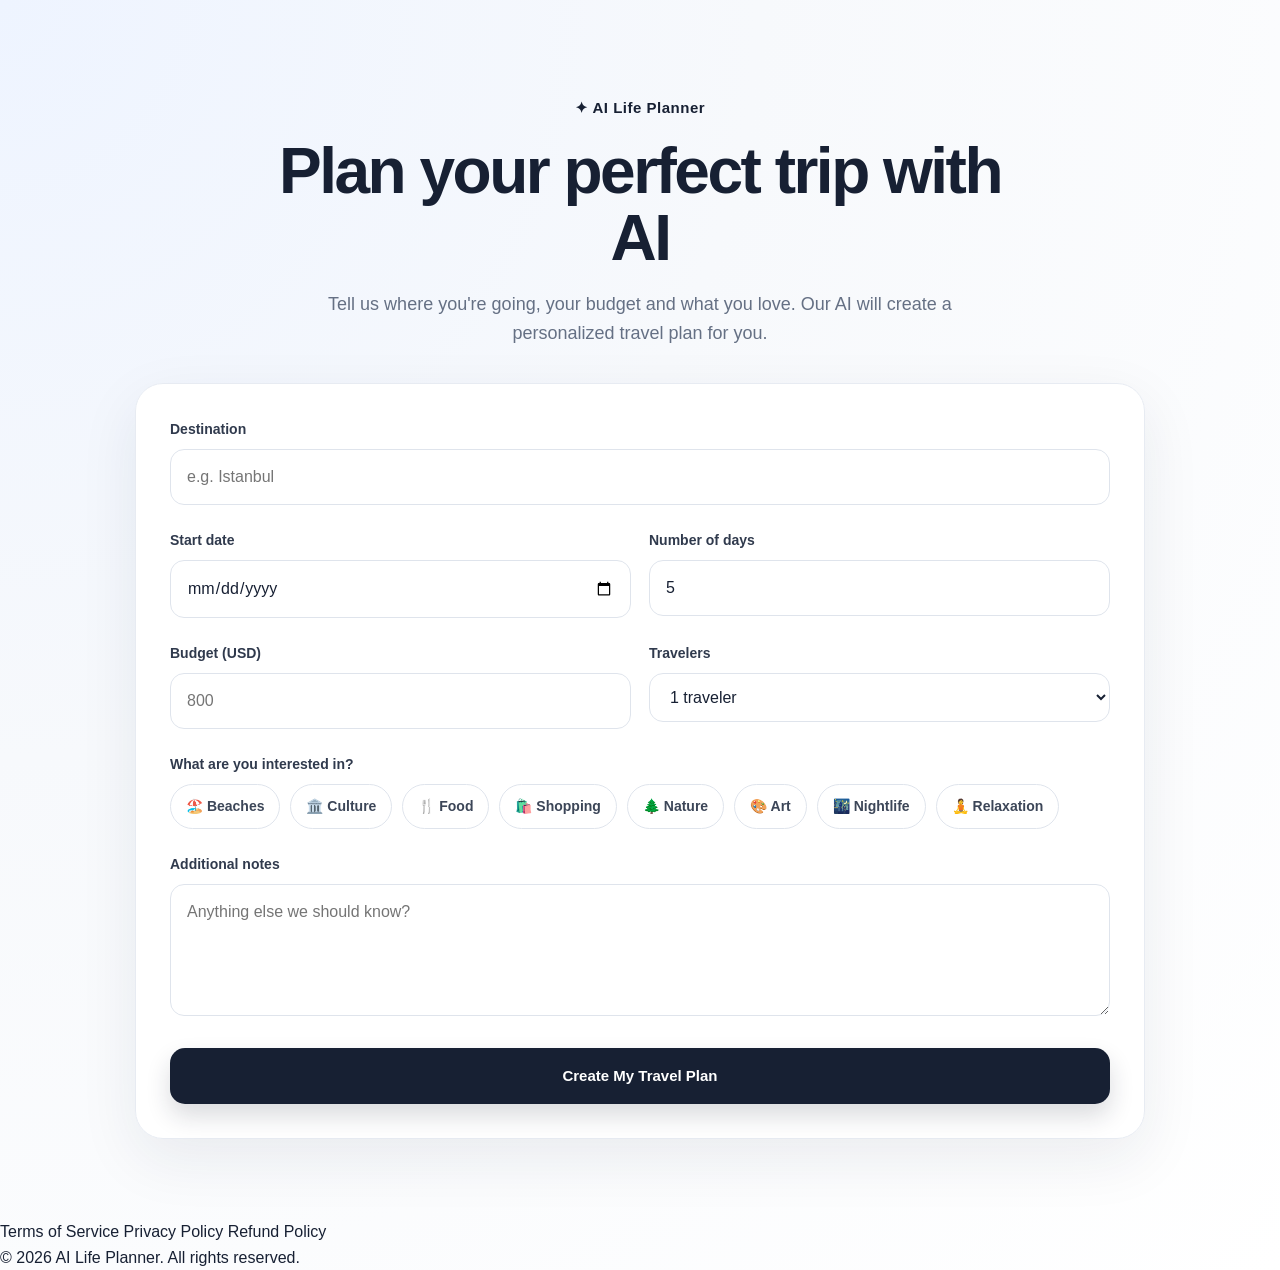
==== commit 290b5828: "Update index.html" ====
--- a/index.html
+++ b/index.html
@@ -1,8 +1,13 @@
 <!DOCTYPE html>
 <html lang="en">
+
 <head>
   <meta charset="UTF-8">
-  <meta name="viewport" content="width=device-width, initial-scale=1.0">
+
+  <meta
+    name="viewport"
+    content="width=device-width, initial-scale=1.0"
+  >
 
   <title>AI Life Planner</title>
 
@@ -14,6 +19,7 @@
   <!-- ================================
        MAIN APP (FORM SCREEN)
   ================================= -->
+
   <main id="app">
 
     <section class="hero">
@@ -357,82 +363,57 @@
 
       <div class="plan-tabs">
 
-
-        <!-- STAY -->
-
         <button
           type="button"
           class="plan-tab active"
           data-target="staySection"
         >
-
           <span>Stay</span>
-
-        </button>
-
-
-        <!-- RESTAURANTS -->
+        </button>
+
 
         <button
           type="button"
           class="plan-tab"
           data-target="restaurantsSection"
         >
-
           <span>Restaurants</span>
-
-        </button>
-
-
-        <!-- TRANSPORT -->
+        </button>
+
 
         <button
           type="button"
           class="plan-tab"
           data-target="transportSection"
         >
-
           <span>Getting Around</span>
-
-        </button>
-
-
-        <!-- EXPERIENCES -->
+        </button>
+
 
         <button
           type="button"
           class="plan-tab"
           data-target="experiencesSection"
         >
-
           <span>Experiences</span>
-
-        </button>
-
-
-        <!-- BUDGET -->
+        </button>
+
 
         <button
           type="button"
           class="plan-tab"
           data-target="moneySection"
         >
-
           <span>Budget Strategy</span>
-
-        </button>
-
-
-        <!-- DAYS -->
+        </button>
+
 
         <button
           type="button"
           class="plan-tab"
           data-target="daysSection"
         >
-
           <span>Day-by-Day</span>
-
         </button>
 
       </div>
@@ -684,12 +665,43 @@
 
         </section>
 
-
       </div>
 
     </div>
 
   </section>
+
+
+  <!-- ================================
+       LEGAL / POLICY LINKS
+  ================================= -->
+
+  <footer
+    id="siteFooter"
+    class="site-footer"
+  >
+
+    <div class="footer-links">
+
+      <a href="terms.html">
+        Terms of Service
+      </a>
+
+      <a href="privacy.html">
+        Privacy Policy
+      </a>
+
+      <a href="refund.html">
+        Refund Policy
+      </a>
+
+    </div>
+
+    <p>
+      © 2026 AI Life Planner. All rights reserved.
+    </p>
+
+  </footer>
 
 
   <!-- ================================
@@ -699,4 +711,5 @@
   <script src="script.js"></script>
 
 </body>
-  </html>
+
+              </html>
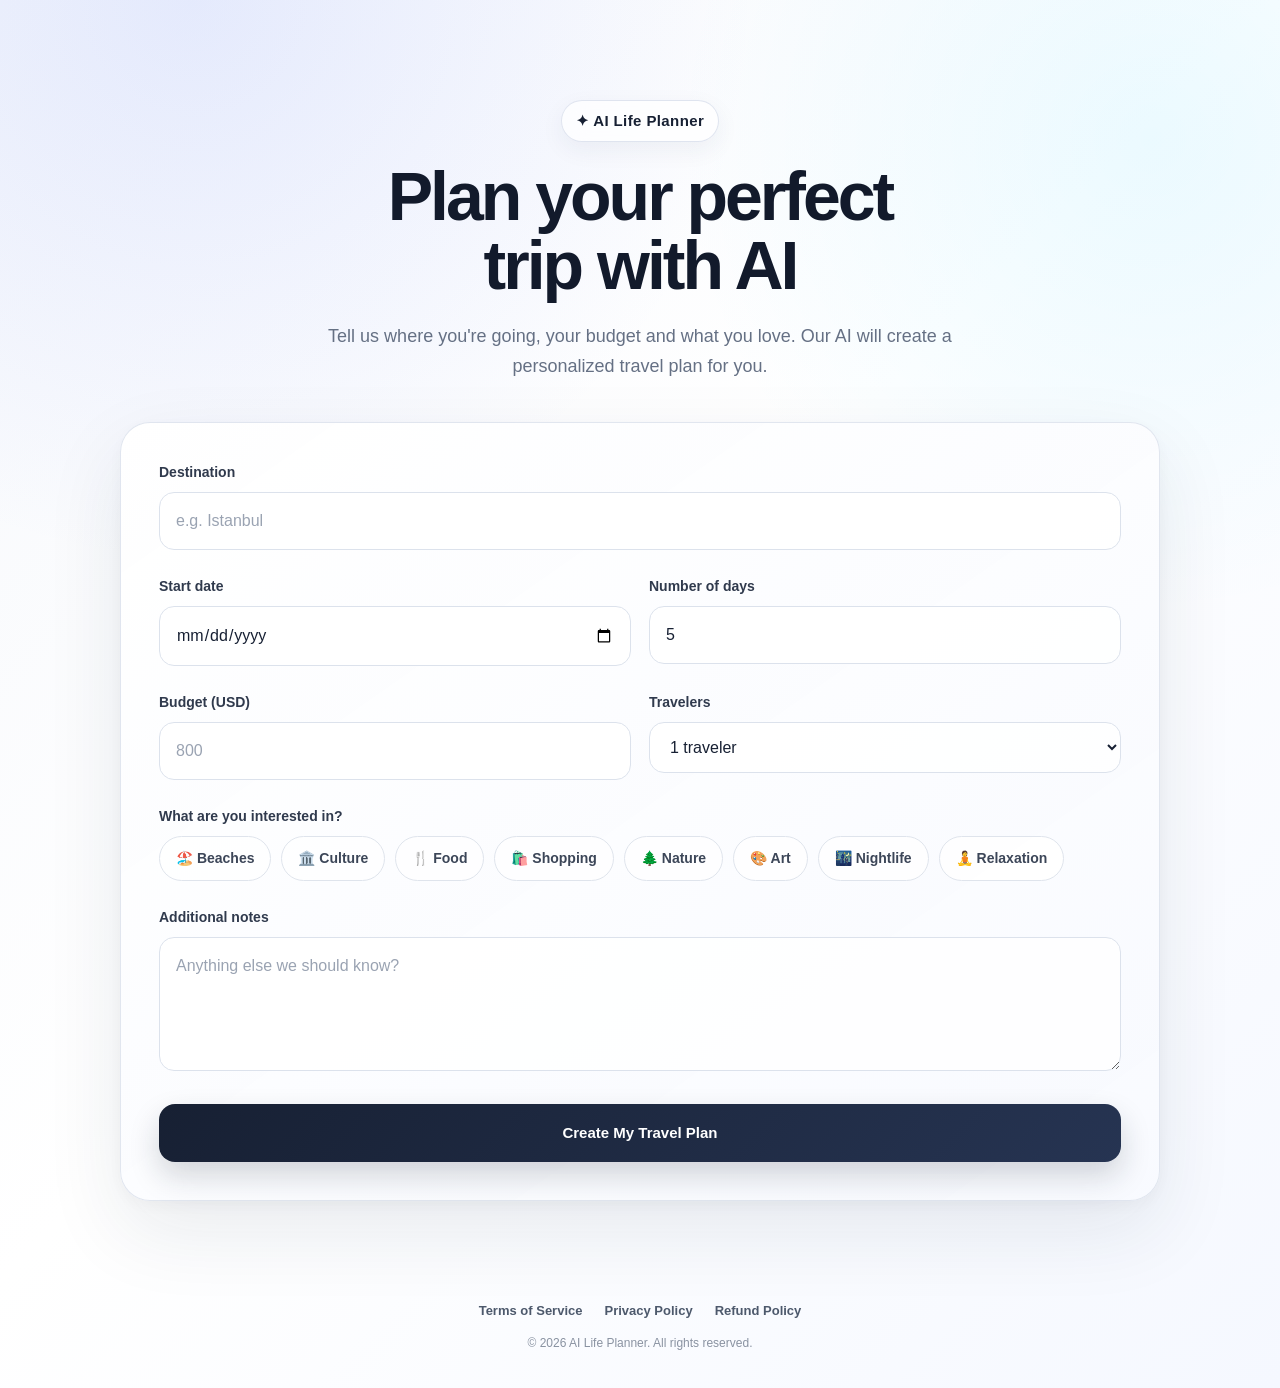
==== commit 0ebdc492: "Update index.html" ====
--- a/index.html
+++ b/index.html
@@ -285,7 +285,6 @@
 
       <div id="summary"></div>
 
-
       <div class="review-actions">
 
         <button
@@ -371,7 +370,6 @@
           <span>Stay</span>
         </button>
 
-
         <button
           type="button"
           class="plan-tab"
@@ -380,7 +378,6 @@
           <span>Restaurants</span>
         </button>
 
-
         <button
           type="button"
           class="plan-tab"
@@ -389,7 +386,6 @@
           <span>Getting Around</span>
         </button>
 
-
         <button
           type="button"
           class="plan-tab"
@@ -398,7 +394,6 @@
           <span>Experiences</span>
         </button>
 
-
         <button
           type="button"
           class="plan-tab"
@@ -406,7 +401,6 @@
         >
           <span>Budget Strategy</span>
         </button>
-
 
         <button
           type="button"
@@ -705,11 +699,23 @@
 
 
   <!-- ================================
-       JAVASCRIPT
+       PADDLE
   ================================= -->
 
+  <script src="https://cdn.paddle.com/paddle/v2/paddle.js"></script>
+
+  <script>
+    window.PADDLE_CLIENT_TOKEN = "live_46f2437779322057beab2d10458";
+    window.PADDLE_PRICE_ID = "pri_01m1cfjt1f00mpj9a1bjcq215h";
+  </script>
+
+
+  <!-- ================================
+       MAIN JAVASCRIPT
+  ================================= -->
+
   <script src="script.js"></script>
 
 </body>
 
-              </html>
+    </html>
--- a/style.css
+++ b/style.css
@@ -1,6 +1,7 @@
 /* =========================================
-   AI LIFE PLANNER — MODERN UI V4
+   AI LIFE PLANNER — MODERN UI V5
    COMPLETE RESPONSIVE STYLESHEET
+   Designed for desktop + mobile
 ========================================= */
 
 * {
@@ -26,10 +27,20 @@
 
   background:
     radial-gradient(
-      circle at top left,
-      #eef4ff 0%,
-      #f7f9fc 42%,
-      #ffffff 100%
+      circle at 15% 0%,
+      rgba(92, 124, 255, 0.12),
+      transparent 32%
+    ),
+    radial-gradient(
+      circle at 90% 10%,
+      rgba(0, 190, 255, 0.08),
+      transparent 28%
+    ),
+    linear-gradient(
+      135deg,
+      #f6f8fc 0%,
+      #ffffff 48%,
+      #f5f8ff 100%
     );
 
   color: #172033;
@@ -39,7 +50,7 @@
 }
 
 /* =========================================
-   GENERAL & VISIBILITY FIXES
+   GENERAL
 ========================================= */
 
 .hidden {
@@ -86,9 +97,9 @@
 
 #app {
   width: 100%;
-  max-width: 1050px;
+  max-width: 1080px;
   margin: 0 auto;
-  padding: 40px 20px 80px;
+  padding: 35px 20px 70px;
 }
 
 /* =========================================
@@ -97,7 +108,7 @@
 
 .hero {
   text-align: center;
-  padding: 55px 20px 35px;
+  padding: 65px 20px 40px;
 }
 
 .brand {
@@ -107,48 +118,80 @@
   gap: 8px;
 
   font-size: 15px;
-  font-weight: 800;
-  letter-spacing: 0.5px;
-
-  margin-bottom: 18px;
+  font-weight: 850;
+  letter-spacing: 0.4px;
+
+  color: #172033;
+
+  margin-bottom: 20px;
+
+  padding: 8px 14px;
+
+  border-radius: 999px;
+
+  background: rgba(255, 255, 255, 0.72);
+
+  border: 1px solid rgba(220, 226, 238, 0.9);
+
+  box-shadow:
+    0 8px 25px rgba(30, 45, 80, 0.06);
+
+  backdrop-filter: blur(12px);
 }
 
 .hero h1 {
-  max-width: 760px;
-  margin: 0 auto 18px;
-
-  font-size: clamp(38px, 6vw, 64px);
-  line-height: 1.05;
-  letter-spacing: -2.5px;
-  font-weight: 850;
+  max-width: 820px;
+  margin: 0 auto 20px;
+
+  font-size: clamp(40px, 7vw, 68px);
+
+  line-height: 1.02;
+
+  letter-spacing: -3px;
+
+  font-weight: 900;
+
+  color: #121a2b;
+
+  text-wrap: balance;
 }
 
 .hero p {
-  max-width: 650px;
+  max-width: 680px;
   margin: 0 auto;
 
   color: #657084;
+
   font-size: 18px;
-}
-
-/* =========================================
-   CARD
+
+  line-height: 1.7;
+}
+
+/* =========================================
+   FORM CARD
 ========================================= */
 
 .card {
   width: 100%;
 
-  background: rgba(255, 255, 255, 0.94);
-
-  border: 1px solid #e7ebf2;
-  border-radius: 28px;
-
-  padding: 34px;
-
-  box-shadow:
-    0 20px 60px rgba(26, 39, 64, 0.08);
-
-  backdrop-filter: blur(12px);
+  background:
+    linear-gradient(
+      145deg,
+      rgba(255,255,255,0.98),
+      rgba(248,250,255,0.96)
+    );
+
+  border: 1px solid rgba(224, 229, 239, 0.95);
+
+  border-radius: 30px;
+
+  padding: 38px;
+
+  box-shadow:
+    0 30px 80px rgba(26, 39, 64, 0.09),
+    0 5px 20px rgba(26, 39, 64, 0.04);
+
+  backdrop-filter: blur(18px);
 }
 
 /* =========================================
@@ -156,7 +199,7 @@
 ========================================= */
 
 .field {
-  margin-bottom: 24px;
+  margin-bottom: 25px;
 }
 
 .field label {
@@ -165,13 +208,17 @@
   margin-bottom: 9px;
 
   font-size: 14px;
-  font-weight: 750;
+
+  font-weight: 800;
+
   color: #303a4d;
 }
 
 .form-grid {
   display: grid;
+
   grid-template-columns: 1fr 1fr;
+
   gap: 18px;
 }
 
@@ -181,12 +228,14 @@
   width: 100%;
   max-width: 100%;
 
-  border: 1px solid #dfe4ec;
-  border-radius: 14px;
-
-  background: #ffffff;
-
-  padding: 14px 16px;
+  border: 1px solid #dce2ec;
+
+  border-radius: 15px;
+
+  background:
+    rgba(255, 255, 255, 0.96);
+
+  padding: 15px 16px;
 
   color: #172033;
 
@@ -195,7 +244,19 @@
   transition:
     border-color 0.2s ease,
     box-shadow 0.2s ease,
-    transform 0.2s ease;
+    transform 0.2s ease,
+    background 0.2s ease;
+}
+
+input::placeholder,
+textarea::placeholder {
+  color: #9aa3b2;
+}
+
+input:hover,
+textarea:hover,
+select:hover {
+  border-color: #c6cfdf;
 }
 
 input:focus,
@@ -203,22 +264,28 @@
 select:focus {
   border-color: #7185ff;
 
-  box-shadow:
-    0 0 0 4px rgba(113, 133, 255, 0.12);
+  background: #ffffff;
+
+  box-shadow:
+    0 0 0 4px rgba(113, 133, 255, 0.12),
+    0 8px 25px rgba(40, 60, 100, 0.05);
 }
 
 textarea {
   resize: vertical;
-  min-height: 110px;
-}
-
-/* =========================================
-   CHIPS (FIXED CLICK & ACTIVE STATE)
+
+  min-height: 115px;
+}
+
+/* =========================================
+   CHIPS
 ========================================= */
 
 .chips {
   display: flex;
+
   flex-wrap: wrap;
+
   gap: 10px;
 }
 
@@ -228,16 +295,18 @@
 
   border: 1px solid #dfe4ec;
 
-  background: #ffffff;
+  background:
+    rgba(255,255,255,0.95);
 
   color: #3c4658;
 
   border-radius: 999px;
 
-  padding: 10px 15px;
+  padding: 10px 16px;
 
   font-size: 14px;
-  font-weight: 650;
+
+  font-weight: 700;
 
   transition:
     background 0.2s ease,
@@ -247,17 +316,23 @@
     box-shadow 0.2s ease;
 
   user-select: none;
+
   -webkit-user-select: none;
 
   touch-action: manipulation;
 
   position: relative;
+
   z-index: 2;
 }
 
 .chip:hover {
-  transform: translateY(-1px);
+  transform: translateY(-2px);
+
   border-color: #aeb9ff;
+
+  box-shadow:
+    0 8px 20px rgba(40, 60, 100, 0.08);
 }
 
 .chip:active {
@@ -273,41 +348,60 @@
     0 0 0 4px rgba(113, 133, 255, 0.15);
 }
 
-/* Beautiful blue highlight when selected */
+/* Selected chip */
+
 .chip.active {
-  background: #007bff !important;
+  background:
+    linear-gradient(
+      135deg,
+      #007bff,
+      #365cff
+    ) !important;
+
   color: #ffffff !important;
+
   border-color: #0056b3 !important;
 
   box-shadow:
-    0 5px 14px rgba(0, 123, 255, 0.3) !important;
-}
-
-/* =========================================
-   BUTTONS
+    0 8px 20px rgba(0, 123, 255, 0.28) !important;
+
+  transform: translateY(-1px);
+}
+
+/* =========================================
+   PRIMARY BUTTON
 ========================================= */
 
 .primary-button {
   width: 100%;
 
   border: none;
-  border-radius: 15px;
-
-  padding: 16px 20px;
-
-  background: #172033;
+
+  border-radius: 16px;
+
+  padding: 17px 20px;
+
+  background:
+    linear-gradient(
+      135deg,
+      #172033 0%,
+      #263452 100%
+    );
+
   color: #ffffff;
 
-  font-weight: 800;
+  font-weight: 850;
+
   font-size: 15px;
 
   box-shadow:
-    0 12px 25px rgba(23, 32, 51, 0.16);
+    0 14px 30px rgba(23, 32, 51, 0.18);
 
   transition:
     transform 0.2s ease,
     box-shadow 0.2s ease,
-    opacity 0.2s ease;
+    opacity 0.2s ease,
+    filter 0.2s ease;
 
   touch-action: manipulation;
 }
@@ -315,70 +409,103 @@
 .primary-button:hover {
   transform: translateY(-2px);
 
-  box-shadow:
-    0 16px 30px rgba(23, 32, 51, 0.22);
+  filter: brightness(1.04);
+
+  box-shadow:
+    0 18px 35px rgba(23, 32, 51, 0.23);
 }
 
 .primary-button:active {
   transform: translateY(0);
-}
-
-/* =========================================
-   REVIEW
+
+  box-shadow:
+    0 8px 18px rgba(23, 32, 51, 0.16);
+}
+
+.primary-button:focus-visible {
+  outline: none;
+
+  box-shadow:
+    0 0 0 4px rgba(113, 133, 255, 0.18),
+    0 14px 30px rgba(23, 32, 51, 0.18);
+}
+
+/* =========================================
+   REVIEW SCREEN
 ========================================= */
 
 #review {
   width: 100%;
+
   min-height: 100vh;
 
   padding: 40px 20px;
 
   display: flex;
+
   align-items: center;
+
   justify-content: center;
 }
 
 .review-card {
   width: 100%;
-  max-width: 650px;
-
-  background: #ffffff;
-
-  border: 1px solid #e7ebf2;
-  border-radius: 28px;
-
-  padding: 34px;
-
-  box-shadow:
-    0 25px 70px rgba(26, 39, 64, 0.1);
+
+  max-width: 680px;
+
+  background:
+    rgba(255,255,255,0.97);
+
+  border: 1px solid #e4e9f1;
+
+  border-radius: 30px;
+
+  padding: 38px;
+
+  box-shadow:
+    0 30px 80px rgba(26, 39, 64, 0.12);
 }
 
 .review-card h2 {
-  font-size: 32px;
-  line-height: 1.2;
-  margin-bottom: 22px;
+  font-size: 34px;
+
+  line-height: 1.15;
+
+  margin-bottom: 24px;
+
+  letter-spacing: -1px;
 }
 
 #summary {
-  background: #f7f8fb;
-
-  border-radius: 18px;
-
-  padding: 20px;
+  background:
+    linear-gradient(
+      145deg,
+      #f7f9fc,
+      #eef3fb
+    );
+
+  border: 1px solid #e5eaf2;
+
+  border-radius: 20px;
+
+  padding: 22px;
 
   color: #455065;
 
-  margin-bottom: 24px;
+  margin-bottom: 25px;
 }
 
 #summary b {
   color: #172033;
+
   font-size: 20px;
 }
 
 .review-actions {
   display: grid;
+
   grid-template-columns: 120px 1fr;
+
   gap: 12px;
 }
 
@@ -389,184 +516,818 @@
 
   border-radius: 15px;
 
-  font-weight: 700;
+  font-weight: 750;
 
   color: #3c4658;
 
-  min-height: 52px;
-}
-
-/* =========================================
-   PLAN CONTAINER & HEADER
+  min-height: 54px;
+
+  transition:
+    transform 0.2s ease,
+    background 0.2s ease,
+    border-color 0.2s ease;
+}
+
+.review-actions > button:first-child:hover {
+  transform: translateY(-1px);
+
+  background: #f7f9fc;
+
+  border-color: #cbd3e1;
+}
+
+/* =========================================
+   PLAN SCREEN
 ========================================= */
 
 #plan {
   width: 100%;
+
   min-height: 100vh;
+
   padding: 25px 18px 80px;
 }
 
 .plan-container {
   width: 100%;
-  max-width: 1100px;
+
+  max-width: 1120px;
+
   margin: 0 auto;
 }
+
+/* =========================================
+   PLAN HEADER
+========================================= */
 
 .plan-header {
   text-align: center;
+
   padding: 45px 20px 30px;
+
   position: relative;
 }
 
 .plan-header .price {
   position: absolute;
+
   top: 15px;
+
   right: 20px;
-  background: #eef4ff;
-  color: #007bff;
-  padding: 6px 14px;
+
+  background:
+    linear-gradient(
+      135deg,
+      #eef4ff,
+      #e6efff
+    );
+
+  color: #006fdd;
+
+  padding: 7px 15px;
+
   border-radius: 99px;
-  font-weight: 800;
+
+  font-weight: 850;
+
   font-size: 14px;
+
+  border: 1px solid #d9e5ff;
+
+  box-shadow:
+    0 7px 18px rgba(50, 90, 160, 0.08);
 }
 
 #planTitle {
-  font-size: clamp(32px, 5vw, 52px);
-  line-height: 1.1;
-  letter-spacing: -1.8px;
+  font-size: clamp(34px, 5vw, 54px);
+
+  line-height: 1.08;
+
+  letter-spacing: -2px;
+
   margin-bottom: 15px;
-  font-weight: 850;
+
+  font-weight: 900;
+
+  color: #121a2b;
+
+  text-wrap: balance;
 }
 
 #planIntro {
   max-width: 720px;
+
   margin: 0 auto;
+
   color: #697386;
+
   font-size: 17px;
 }
 
 /* =========================================
-   PLAN TABS NAVIGATION (FIXED MATCHING NAMES)
+   PLAN TABS
 ========================================= */
 
 .plan-tabs {
   display: grid;
-  grid-template-columns: repeat(5, minmax(0, 1fr));
+
+  grid-template-columns:
+    repeat(6, minmax(0, 1fr));
+
   gap: 10px;
+
   margin: 15px auto 25px;
-  max-width: 1050px;
+
+  max-width: 1100px;
 }
 
 .plan-tab {
   border: 1px solid #e2e6ed;
-  background: rgba(255, 255, 255, 0.9);
+
+  background:
+    rgba(255,255,255,0.92);
+
   color: #4b5568;
-  border-radius: 18px;
-  padding: 16px 10px;
+
+  border-radius: 17px;
+
+  padding: 15px 10px;
+
   font-weight: 750;
+
   font-size: 14px;
-  min-height: 70px;
+
+  min-height: 68px;
+
   display: flex;
+
   flex-direction: column;
+
   align-items: center;
+
   justify-content: center;
+
   gap: 4px;
-  transition: all 0.2s ease;
+
+  transition:
+    all 0.2s ease;
+
   touch-action: manipulation;
+
+  box-shadow:
+    0 5px 15px rgba(30, 45, 80, 0.025);
 }
 
 .plan-tab:hover {
   transform: translateY(-2px);
+
   border-color: #aeb9ff;
-  box-shadow: 0 10px 25px rgba(30, 45, 80, 0.07);
-}
-
-/* Active modern dark tab layout */
+
+  box-shadow:
+    0 10px 25px rgba(30, 45, 80, 0.08);
+}
+
+.plan-tab:active {
+  transform: scale(0.98);
+}
+
 .plan-tab.active {
-  background: #172033 !important;
+  background:
+    linear-gradient(
+      135deg,
+      #172033,
+      #293654
+    ) !important;
+
   color: #ffffff !important;
+
   border-color: #172033 !important;
-  box-shadow: 0 12px 28px rgba(23, 32, 51, 0.18) !important;
-}
-
-/* Responsive adjustment for small phones */
-@media (max-width: 600px) {
-  .plan-tabs {
-    grid-template-columns: repeat(3, 1fr);
-    gap: 8px;
-  }
-  .plan-tab strong {
-    font-size: 11px;
-  }
-}
-
-/* =========================================
-   PLAN CONTENT BODY CARDS
+
+  box-shadow:
+    0 14px 30px rgba(23, 32, 51, 0.19) !important;
+
+  transform: translateY(-1px);
+}
+
+.plan-tab:focus-visible {
+  outline: none;
+
+  box-shadow:
+    0 0 0 4px rgba(113, 133, 255, 0.15),
+    0 10px 25px rgba(30, 45, 80, 0.08);
+}
+
+/* =========================================
+   PLAN CONTENT
 ========================================= */
 
 .plan-content {
   width: 100%;
-  background: rgba(255, 255, 255, 0.96);
-  border: 1px solid #e6eaf0;
-  border-radius: 28px;
-  padding: 32px;
-  box-shadow: 0 20px 60px rgba(26, 39, 64, 0.08);
+
+  background:
+    rgba(255,255,255,0.97);
+
+  border: 1px solid #e3e8f0;
+
+  border-radius: 30px;
+
+  padding: 34px;
+
+  box-shadow:
+    0 30px 80px rgba(26, 39, 64, 0.09);
+
+  backdrop-filter: blur(14px);
 }
 
 .plan-section {
-  animation: planFadeIn 0.3s ease;
-}
+  animation:
+    planFadeIn 0.3s ease;
+}
+
+/* =========================================
+   SECTION HEADER
+========================================= */
 
 .section-title {
   display: flex;
+
   align-items: center;
-  gap: 15px;
-  margin-bottom: 20px;
-  border-bottom: 1px solid #f0f2f5;
-  padding-bottom: 15px;
+
+  gap: 16px;
+
+  margin-bottom: 22px;
+
+  border-bottom: 1px solid #edf0f5;
+
+  padding-bottom: 17px;
 }
 
 .section-icon {
-  font-size: 28px;
-  background: #f4f6f9;
-  padding: 10px;
-  border-radius: 14px;
+  display: inline-flex;
+
+  align-items: center;
+
+  justify-content: center;
+
+  min-width: 50px;
+
+  min-height: 50px;
+
+  font-size: 13px;
+
+  font-weight: 850;
+
+  background:
+    linear-gradient(
+      135deg,
+      #f4f6f9,
+      #e9eef7
+    );
+
+  color: #303a4d;
+
+  padding: 10px 12px;
+
+  border-radius: 15px;
+
+  border: 1px solid #e2e7ef;
 }
 
 .section-title h2 {
-  font-size: 22px;
-  font-weight: 800;
+  font-size: 23px;
+
+  font-weight: 850;
+
+  line-height: 1.2;
+
+  margin-bottom: 3px;
 }
 
 .section-title p {
   font-size: 13px;
+
   color: #697386;
 }
+
+/* =========================================
+   SECTION BODY
+========================================= */
 
 .section-body {
   padding: 5px 0;
-  line-height: 1.7;
+
+  line-height: 1.75;
+
   font-size: 16px;
+
   color: #2e3a51;
 }
 
-/* Injected lists styling */
-.section-body ul, .section-body ol {
+.section-body ul,
+.section-body ol {
   padding-left: 22px;
-  margin: 10px 0;
+
+  margin: 12px 0;
 }
 
 .section-body li {
   margin-bottom: 10px;
 }
+
+.section-body h3 {
+  margin-top: 22px;
+
+  margin-bottom: 10px;
+
+  font-size: 20px;
+
+  color: #172033;
+}
+
+.section-body h4 {
+  margin-top: 18px;
+
+  margin-bottom: 8px;
+
+  font-size: 17px;
+
+  color: #172033;
+}
+
+.section-body strong {
+  color: #172033;
+}
+
+/* =========================================
+   GENERATED CONTENT
+   Helps AI results look like cards
+========================================= */
+
+.section-body > div {
+  max-width: 100%;
+}
+
+.section-body img {
+  border-radius: 18px;
+
+  margin-top: 12px;
+
+  margin-bottom: 15px;
+
+  box-shadow:
+    0 12px 30px rgba(25, 40, 70, 0.1);
+}
+
+.section-body a {
+  color: #1769e0;
+
+  font-weight: 700;
+}
+
+.section-body a:hover {
+  text-decoration: underline;
+}
+
+/* =========================================
+   DAY BY DAY
+========================================= */
+
+#daysContent {
+  display: block;
+}
+
+#daysContent > * {
+  max-width: 100%;
+}
+
+/* =========================================
+   FOOTER
+========================================= */
+
+.site-footer {
+  width: 100%;
+
+  max-width: 1080px;
+
+  margin: 0 auto;
+
+  padding: 30px 20px 35px;
+
+  text-align: center;
+
+  color: #7a8494;
+
+  font-size: 13px;
+}
+
+.footer-links {
+  display: flex;
+
+  justify-content: center;
+
+  align-items: center;
+
+  flex-wrap: wrap;
+
+  gap: 10px 22px;
+
+  margin-bottom: 12px;
+}
+
+.footer-links a {
+  color: #4d596c;
+
+  font-weight: 700;
+
+  transition:
+    color 0.2s ease,
+    transform 0.2s ease;
+}
+
+.footer-links a:hover {
+  color: #1769e0;
+
+  transform: translateY(-1px);
+}
+
+.site-footer p {
+  color: #8992a1;
+
+  font-size: 12px;
+}
+
+/* =========================================
+   SCROLLBAR
+========================================= */
+
+::-webkit-scrollbar {
+  width: 9px;
+}
+
+::-webkit-scrollbar-track {
+  background: #f3f5f8;
+}
+
+::-webkit-scrollbar-thumb {
+  background: #cbd2df;
+
+  border-radius: 20px;
+}
+
+::-webkit-scrollbar-thumb:hover {
+  background: #aeb7c8;
+}
+
+/* =========================================
+   SELECTION
+========================================= */
+
+::selection {
+  background: #dce7ff;
+
+  color: #172033;
+}
+
+/* =========================================
+   ANIMATIONS
+========================================= */
 
 @keyframes planFadeIn {
   from {
     opacity: 0;
-    transform: translateY(8px);
-  }
+
+    transform:
+      translateY(10px);
+  }
+
   to {
     opacity: 1;
-    transform: translateY(0);
-  }
-}
+
+    transform:
+      translateY(0);
+  }
+}
+
+/* =========================================
+   TABLET
+========================================= */
+
+@media (max-width: 900px) {
+
+  #app {
+    padding-left: 18px;
+    padding-right: 18px;
+  }
+
+  .hero {
+    padding-top: 50px;
+  }
+
+  .hero h1 {
+    letter-spacing: -2px;
+  }
+
+  .plan-tabs {
+    grid-template-columns:
+      repeat(3, minmax(0, 1fr));
+  }
+
+}
+
+/* =========================================
+   MOBILE
+========================================= */
+
+@media (max-width: 600px) {
+
+  body {
+    background:
+      linear-gradient(
+        180deg,
+        #f5f8fd 0%,
+        #ffffff 100%
+      );
+  }
+
+  #app {
+    padding:
+      15px 14px 45px;
+  }
+
+  .hero {
+    padding:
+      38px 8px 28px;
+  }
+
+  .brand {
+    font-size: 13px;
+
+    margin-bottom: 17px;
+
+    padding: 7px 12px;
+  }
+
+  .hero h1 {
+    font-size: 40px;
+
+    letter-spacing: -2px;
+
+    line-height: 1.04;
+
+    margin-bottom: 16px;
+  }
+
+  .hero p {
+    font-size: 16px;
+
+    line-height: 1.6;
+  }
+
+  .card {
+    padding: 22px 17px;
+
+    border-radius: 23px;
+  }
+
+  .form-grid {
+    grid-template-columns: 1fr;
+
+    gap: 0;
+  }
+
+  .field {
+    margin-bottom: 21px;
+  }
+
+  input,
+  textarea,
+  select {
+    padding:
+      14px 14px;
+
+    border-radius: 13px;
+
+    font-size: 16px;
+  }
+
+  .chips {
+    gap: 8px;
+  }
+
+  .chip {
+    padding:
+      9px 13px;
+
+    font-size: 13px;
+  }
+
+  .primary-button {
+    padding:
+      16px 17px;
+
+    border-radius: 14px;
+  }
+
+  /* Review */
+
+  #review {
+    padding:
+      20px 14px;
+  }
+
+  .review-card {
+    padding:
+      25px 18px;
+
+    border-radius: 23px;
+  }
+
+  .review-card h2 {
+    font-size: 29px;
+  }
+
+  #summary {
+    padding: 18px;
+
+    border-radius: 17px;
+  }
+
+  .review-actions {
+    grid-template-columns: 1fr;
+
+    gap: 10px;
+  }
+
+  .review-actions > button:first-child {
+    min-height: 50px;
+
+    order: 2;
+  }
+
+  .review-actions .primary-button {
+    order: 1;
+  }
+
+  /* Plan */
+
+  #plan {
+    padding:
+      10px 10px 45px;
+  }
+
+  .plan-header {
+    padding:
+      42px 10px 25px;
+  }
+
+  .plan-header .price {
+    top: 5px;
+
+    right: 5px;
+
+    font-size: 12px;
+
+    padding:
+      6px 11px;
+  }
+
+  #planTitle {
+    font-size: 35px;
+
+    letter-spacing: -1.6px;
+  }
+
+  #planIntro {
+    font-size: 15px;
+  }
+
+  .plan-tabs {
+    grid-template-columns:
+      repeat(3, 1fr);
+
+    gap: 7px;
+
+    margin-bottom: 17px;
+  }
+
+  .plan-tab {
+    min-height: 62px;
+
+    padding:
+      11px 5px;
+
+    border-radius: 14px;
+
+    font-size: 11px;
+
+    line-height: 1.25;
+  }
+
+  .plan-content {
+    padding:
+      21px 17px;
+
+    border-radius: 23px;
+  }
+
+  .section-title {
+    gap: 11px;
+
+    margin-bottom: 18px;
+
+    padding-bottom: 14px;
+  }
+
+  .section-icon {
+    min-width: 43px;
+
+    min-height: 43px;
+
+    padding:
+      8px;
+
+    border-radius: 12px;
+
+    font-size: 11px;
+  }
+
+  .section-title h2 {
+    font-size: 19px;
+  }
+
+  .section-title p {
+    font-size: 12px;
+  }
+
+  .section-body {
+    font-size: 15px;
+
+    line-height: 1.7;
+  }
+
+  /* Footer */
+
+  .site-footer {
+    padding:
+      25px 15px 30px;
+  }
+
+  .footer-links {
+    gap:
+      8px 15px;
+  }
+
+}
+
+/* =========================================
+   VERY SMALL PHONES
+========================================= */
+
+@media (max-width: 380px) {
+
+  .hero h1 {
+    font-size: 35px;
+  }
+
+  .plan-tabs {
+    gap: 6px;
+  }
+
+  .plan-tab {
+    font-size: 10px;
+
+    min-height: 58px;
+  }
+
+  .plan-content {
+    padding:
+      18px 14px;
+  }
+
+  .section-title h2 {
+    font-size: 18px;
+  }
+
+}
+
+/* =========================================
+   REDUCED MOTION
+========================================= */
+
+@media (prefers-reduced-motion: reduce) {
+
+  html {
+    scroll-behavior: auto;
+  }
+
+  *,
+  *::before,
+  *::after {
+    animation-duration: 0.01ms !important;
+
+    animation-iteration-count: 1 !important;
+
+    transition-duration: 0.01ms !important;
+  }
+
+   }
